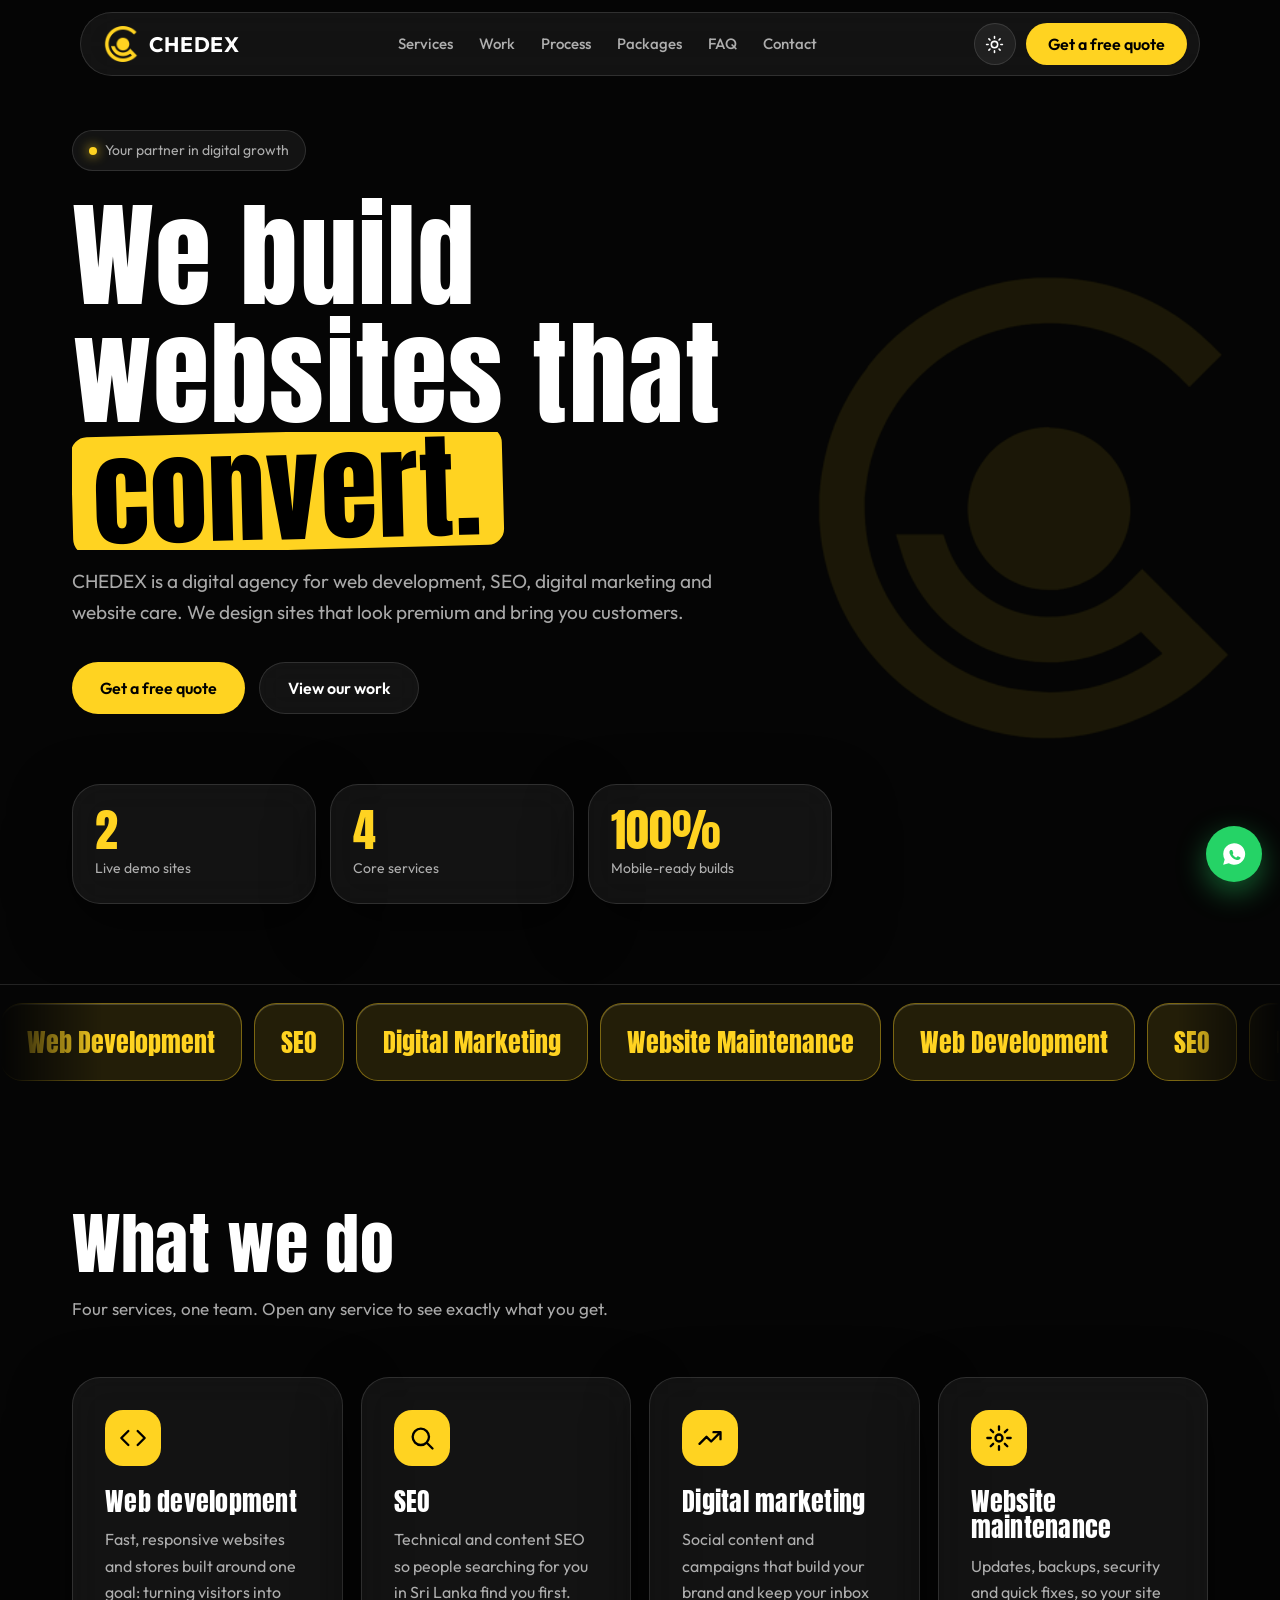
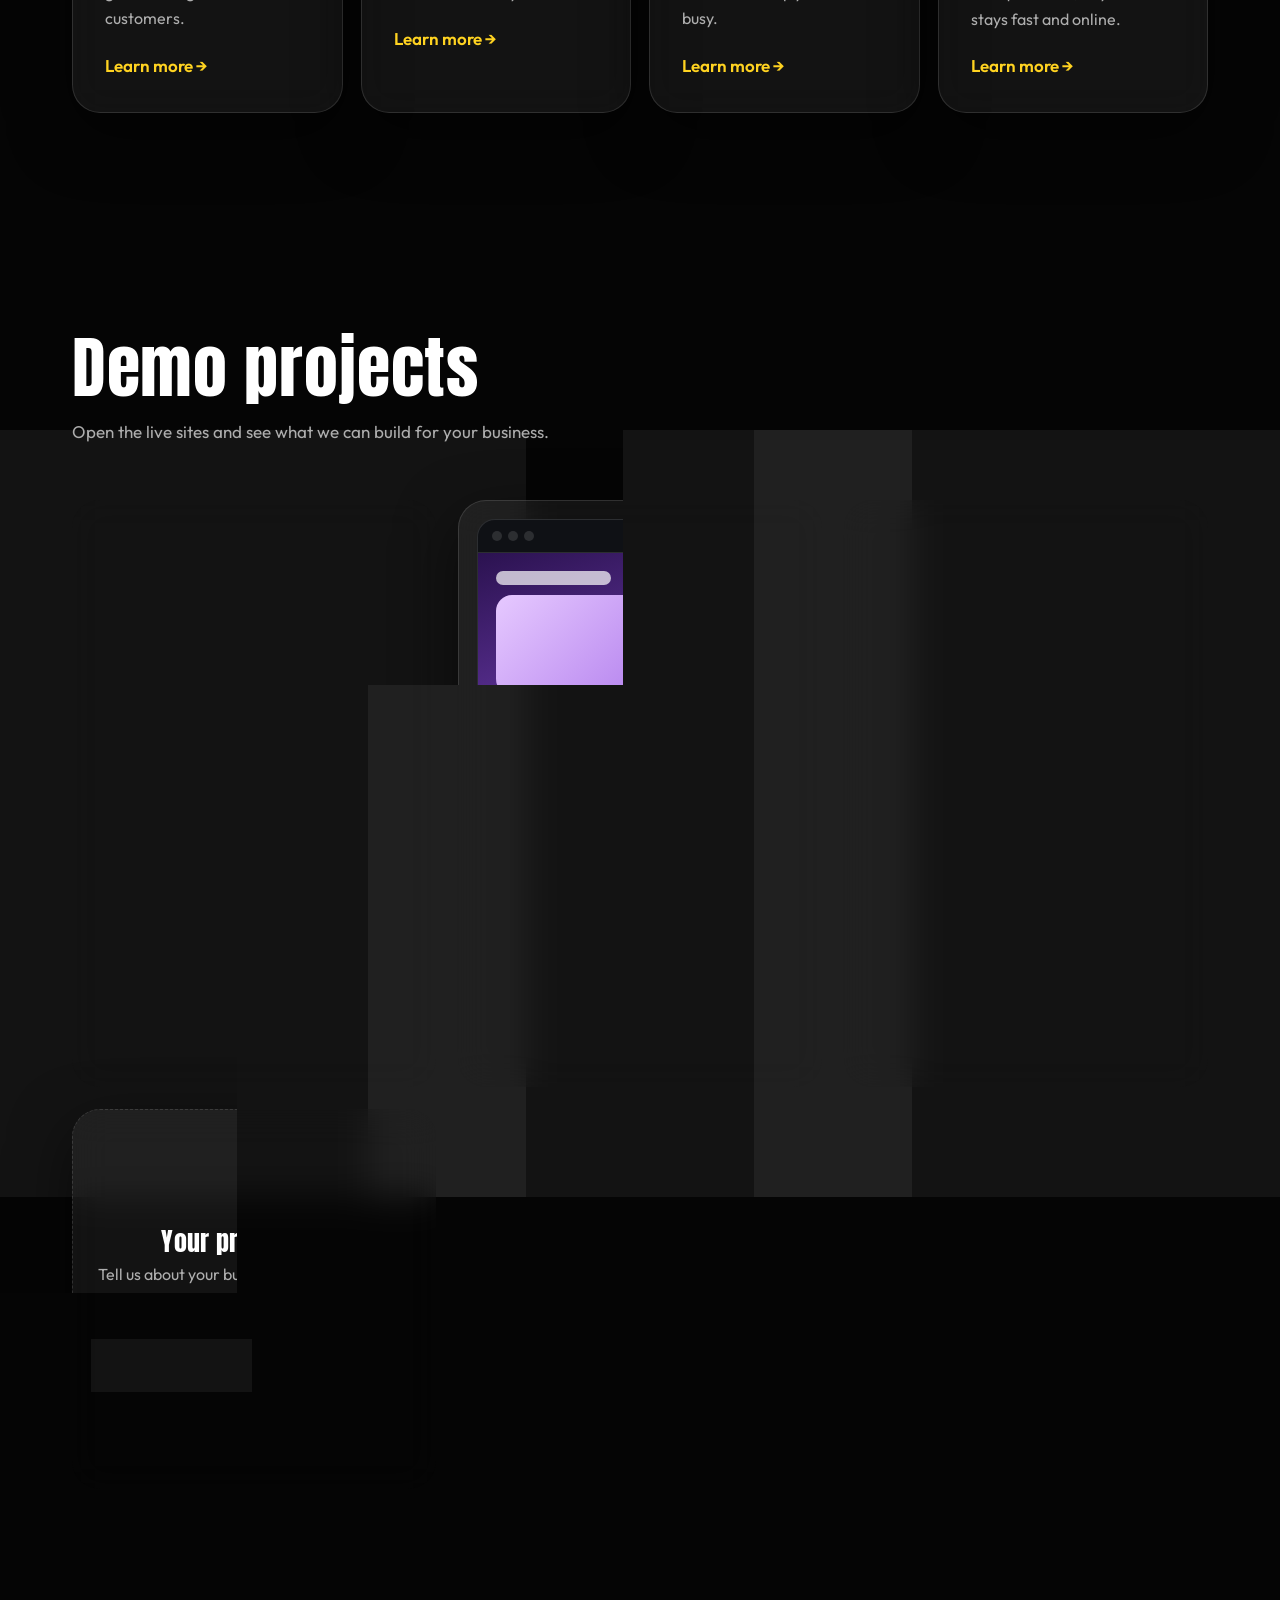
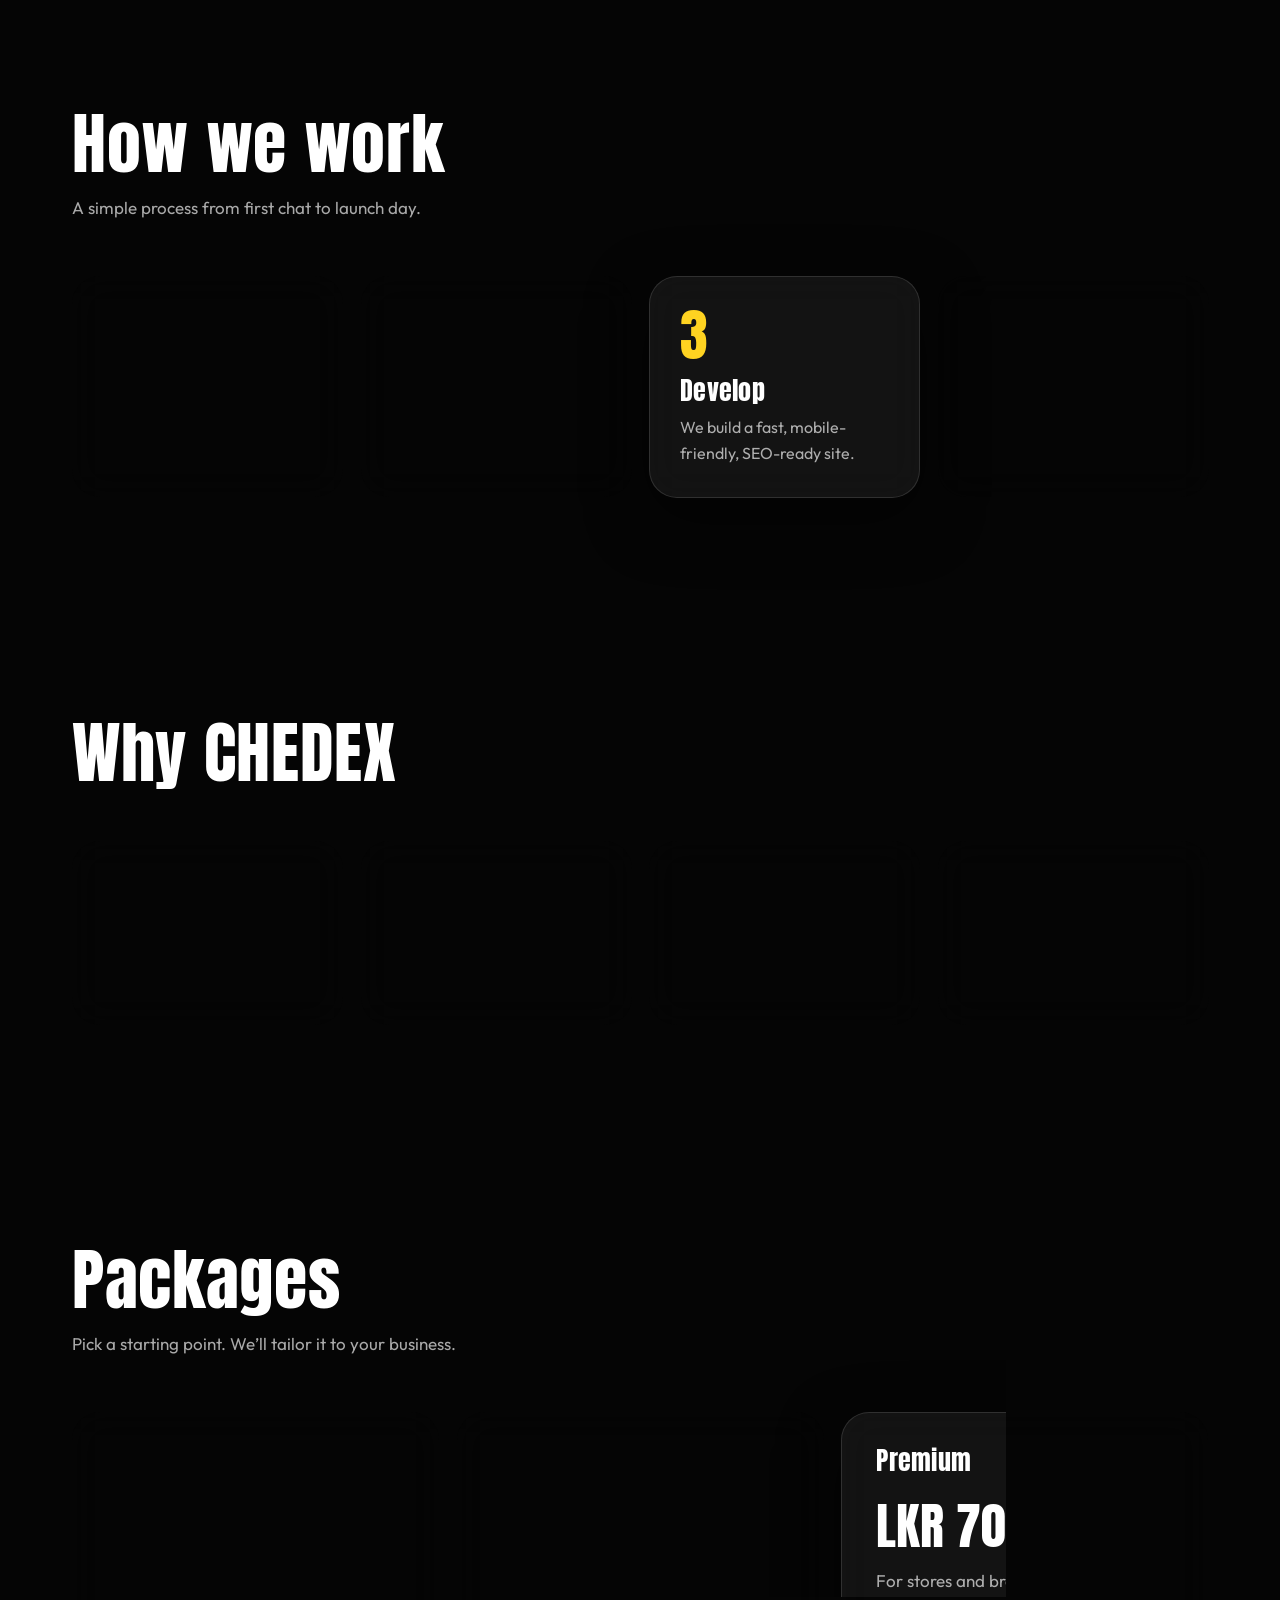
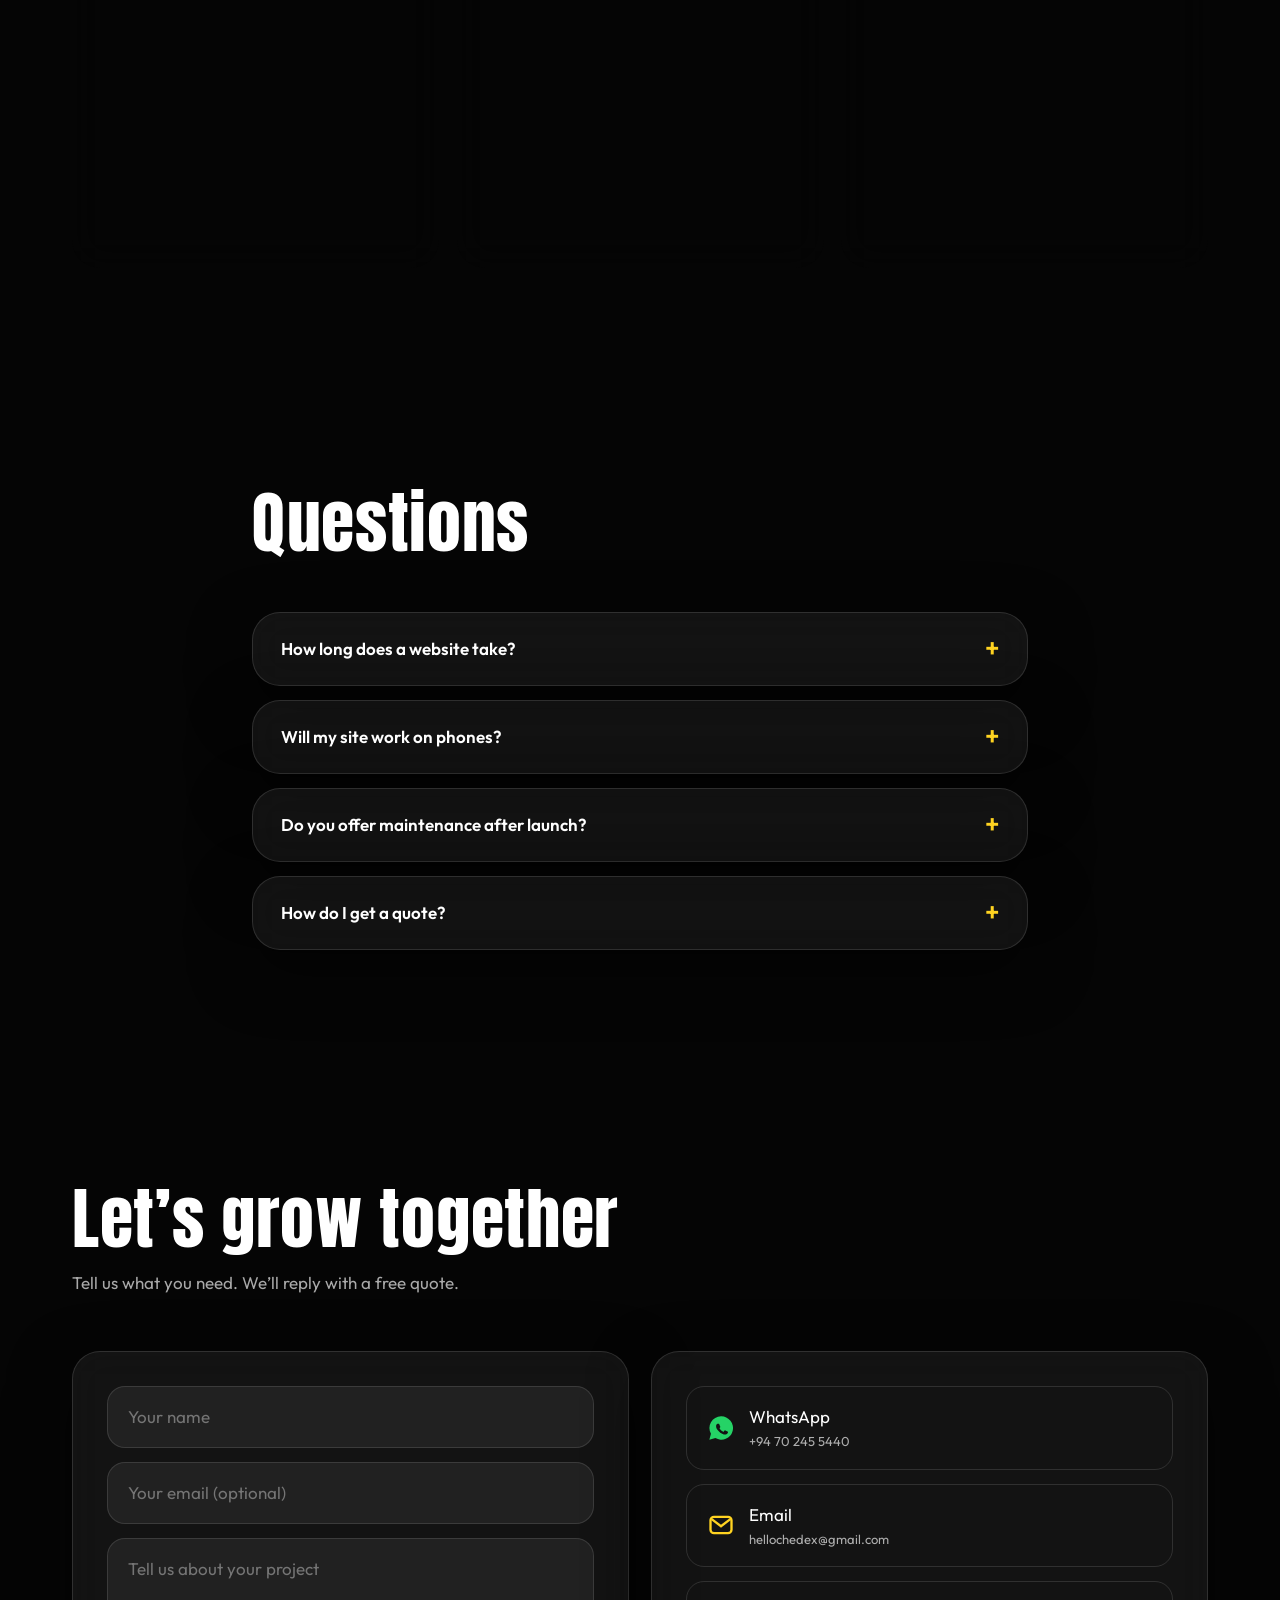
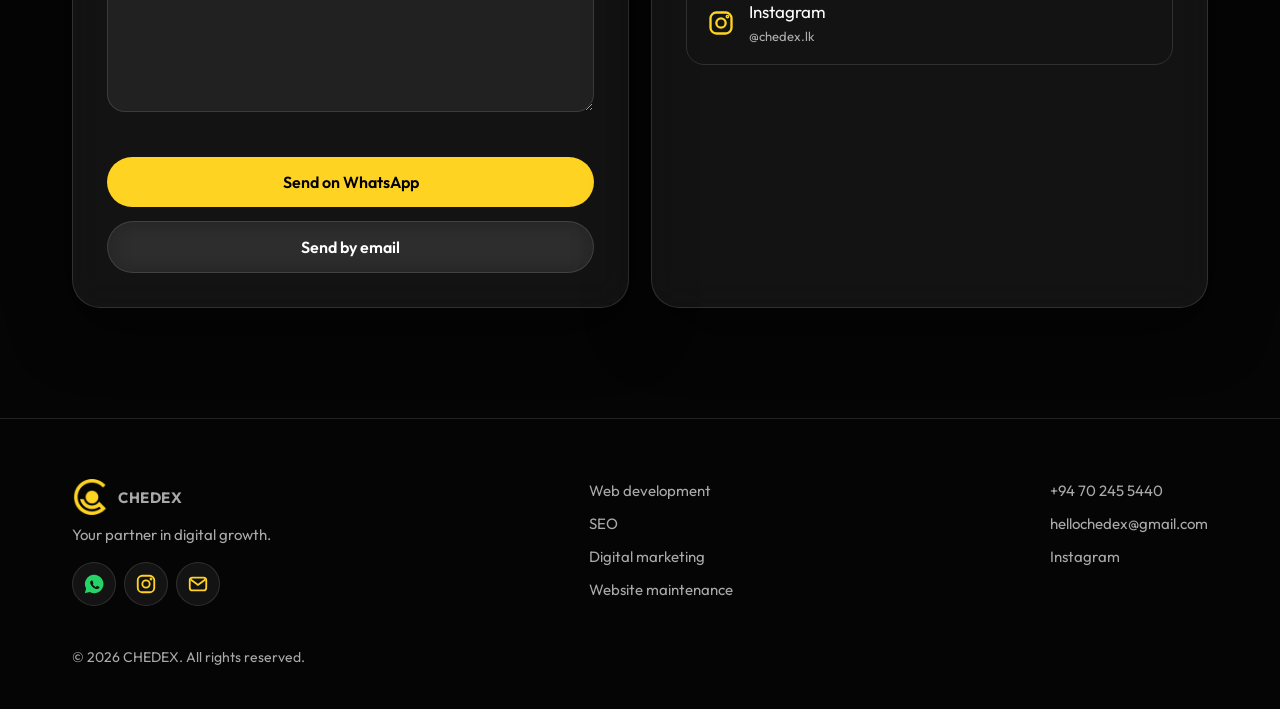
==== index.html @ 40deb788 "Add files via upload" ====
<!DOCTYPE html>
<html lang="en" data-theme="dark">
<head>
<meta charset="utf-8">
<meta name="viewport" content="width=device-width, initial-scale=1, viewport-fit=cover">
<title>CHEDEX | Web Development, SEO &amp; Digital Marketing in Sri Lanka</title>
<meta name="description" content="CHEDEX is a digital agency serving businesses in Sri Lanka: web development, SEO, digital marketing and website maintenance. Get a free quote.">
<meta name="robots" content="index, follow, max-image-preview:large, max-snippet:-1, max-video-preview:-1">
<meta name="googlebot" content="index, follow, max-image-preview:large, max-snippet:-1, max-video-preview:-1">
<meta name="author" content="CHEDEX">
<meta name="theme-color" content="#050505">
<meta name="google-site-verification" content="6pz8ZOEIfDMElPQNVugl4T2K1j1Eqvz8ms-HpqoohO8" />
<link rel="canonical" href="https://chedex.site/">
<link rel="sitemap" type="application/xml" href="https://chedex.site/sitemap.xml">
<meta property="og:type" content="website">
<meta property="og:site_name" content="CHEDEX">
<meta property="og:locale" content="en_US">
<meta property="og:url" content="https://chedex.site/">
<meta property="og:title" content="CHEDEX | Web Development, SEO &amp; Digital Marketing in Sri Lanka">
<meta property="og:description" content="CHEDEX is a digital agency serving businesses in Sri Lanka: web development, SEO, digital marketing and website maintenance. Get a free quote.">
<meta property="og:image" content="https://chedex.site/favicon-192.png">
<meta property="og:image:type" content="image/png">
<meta property="og:image:width" content="192">
<meta property="og:image:height" content="192">
<meta property="og:image:alt" content="CHEDEX logo">
<meta name="twitter:card" content="summary">
<meta name="twitter:title" content="CHEDEX | Web Development, SEO &amp; Digital Marketing in Sri Lanka">
<meta name="twitter:description" content="CHEDEX is a digital agency serving businesses in Sri Lanka: web development, SEO, digital marketing and website maintenance. Get a free quote.">
<meta name="twitter:image" content="https://chedex.site/favicon-192.png">
<meta name="twitter:image:alt" content="CHEDEX logo">
<link rel="icon" type="image/png" sizes="32x32" href="/favicon-32.png">
<link rel="icon" type="image/png" sizes="48x48" href="/favicon-48.png">
<link rel="icon" type="image/png" sizes="192x192" href="/favicon-192.png">
<link rel="icon" type="image/x-icon" href="/favicon.ico">
<link rel="apple-touch-icon" sizes="180x180" href="/favicon-180.png">
<script type="application/ld+json">
{
 "@context": "https://schema.org",
 "@graph": [
  {
   "@type": "Organization",
   "@id": "https://chedex.site/#organization",
   "name": "CHEDEX",
   "alternateName": "CHEDEX Digital Agency",
   "url": "https://chedex.site/",
   "logo": {
    "@type": "ImageObject",
    "url": "https://chedex.site/favicon-192.png",
    "width": 192,
    "height": 192
   },
   "image": "https://chedex.site/favicon-192.png",
   "description": "Digital agency offering web development, SEO, digital marketing and website maintenance.",
   "email": "hellochedex@gmail.com",
   "telephone": "+94702455440",
   "contactPoint": {
    "@type": "ContactPoint",
    "contactType": "customer service",
    "email": "hellochedex@gmail.com",
    "telephone": "+94702455440"
   },
   "areaServed": {
    "@type": "Country",
    "name": "Sri Lanka"
   },
   "sameAs": [
    "https://www.instagram.com/chedex.lk"
   ]
  },
  {
   "@type": "WebSite",
   "@id": "https://chedex.site/#website",
   "url": "https://chedex.site/",
   "name": "CHEDEX",
   "alternateName": "CHEDEX Digital Agency",
   "inLanguage": "en",
   "publisher": {
    "@id": "https://chedex.site/#organization"
   }
  },
  {
   "@type": "WebPage",
   "@id": "https://chedex.site/#webpage",
   "url": "https://chedex.site/",
   "name": "CHEDEX | Web Development, SEO & Digital Marketing in Sri Lanka",
   "description": "CHEDEX is a digital agency serving businesses in Sri Lanka: web development, SEO, digital marketing and website maintenance. Get a free quote.",
   "inLanguage": "en",
   "isPartOf": {
    "@id": "https://chedex.site/#website"
   },
   "about": {
    "@id": "https://chedex.site/#service"
   },
   "publisher": {
    "@id": "https://chedex.site/#organization"
   }
  },
  {
   "@type": "ProfessionalService",
   "@id": "https://chedex.site/#service",
   "name": "CHEDEX",
   "url": "https://chedex.site/",
   "image": "https://chedex.site/favicon-192.png",
   "description": "Digital agency offering web development, SEO, digital marketing and website maintenance.",
   "email": "hellochedex@gmail.com",
   "telephone": "+94702455440",
   "areaServed": {
    "@type": "Country",
    "name": "Sri Lanka"
   },
   "parentOrganization": {
    "@id": "https://chedex.site/#organization"
   },
   "sameAs": [
    "https://www.instagram.com/chedex.lk"
   ],
   "hasOfferCatalog": {
    "@type": "OfferCatalog",
    "name": "CHEDEX services",
    "itemListElement": [
     {
      "@type": "Offer",
      "itemOffered": {
       "@type": "Service",
       "name": "Web development",
       "description": "Fast, responsive websites and stores built around one goal: turning visitors into customers.",
       "url": "https://chedex.site/#web-development",
       "provider": {
        "@id": "https://chedex.site/#organization"
       },
       "areaServed": {
        "@type": "Country",
        "name": "Sri Lanka"
       }
      }
     },
     {
      "@type": "Offer",
      "itemOffered": {
       "@type": "Service",
       "name": "SEO",
       "description": "Technical and content SEO so people searching for you in Sri Lanka find you first.",
       "url": "https://chedex.site/#seo",
       "provider": {
        "@id": "https://chedex.site/#organization"
       },
       "areaServed": {
        "@type": "Country",
        "name": "Sri Lanka"
       }
      }
     },
     {
      "@type": "Offer",
      "itemOffered": {
       "@type": "Service",
       "name": "Digital marketing",
       "description": "Social content and campaigns that build your brand and keep your inbox busy.",
       "url": "https://chedex.site/#digital-marketing",
       "provider": {
        "@id": "https://chedex.site/#organization"
       },
       "areaServed": {
        "@type": "Country",
        "name": "Sri Lanka"
       }
      }
     },
     {
      "@type": "Offer",
      "itemOffered": {
       "@type": "Service",
       "name": "Website maintenance",
       "description": "Updates, backups, security and quick fixes, so your site stays fast and online.",
       "url": "https://chedex.site/#website-maintenance",
       "provider": {
        "@id": "https://chedex.site/#organization"
       },
       "areaServed": {
        "@type": "Country",
        "name": "Sri Lanka"
       }
      }
     }
    ]
   }
  },
  {
   "@type": "FAQPage",
   "@id": "https://chedex.site/#faq",
   "url": "https://chedex.site/#faq",
   "inLanguage": "en",
   "mainEntity": [
    {
     "@type": "Question",
     "name": "How long does a website take?",
     "acceptedAnswer": {
      "@type": "Answer",
      "text": "Most sites launch in 1–3 weeks, depending on pages and features."
     }
    },
    {
     "@type": "Question",
     "name": "Will my site work on phones?",
     "acceptedAnswer": {
      "@type": "Answer",
      "text": "Yes. Every site we build is fully responsive and tested on mobile."
     }
    },
    {
     "@type": "Question",
     "name": "Do you offer maintenance after launch?",
     "acceptedAnswer": {
      "@type": "Answer",
      "text": "Yes. We handle updates, backups, security and fixes."
     }
    },
    {
     "@type": "Question",
     "name": "How do I get a quote?",
     "acceptedAnswer": {
      "@type": "Answer",
      "text": "Message us on WhatsApp or use the form below. We reply quickly."
     }
    }
   ]
  }
 ]
}
</script>
<noscript><style>.rv,.hero h1 b,.hero .sub,.cta{opacity:1!important;transform:none!important}#loader{display:none}</style></noscript>
<link rel="preconnect" href="https://fonts.googleapis.com">
<link rel="preconnect" href="https://fonts.gstatic.com" crossorigin>
<link href="https://fonts.googleapis.com/css2?family=Anton&family=Outfit:wght@300;400;500;600;700&display=swap" rel="stylesheet">
<style>
:root{--y:#FFD321;--bg:#050505;--bg2:#0F1115;--tx:#fff;--mut:rgba(255,255,255,.66);--gl:rgba(255,255,255,.06);--bd:rgba(255,255,255,.12);--on-y:#000;--yt:#FFD321;--sh:0 20px 60px rgba(0,0,0,.5);box-sizing:border-box;padding-top:env(safe-area-inset-top,0px);padding-bottom:env(safe-area-inset-bottom,0px)}
:root[data-theme=light]{--bg:#F6F3EA;--bg2:#fff;--tx:#14161A;--mut:rgba(20,22,26,.72);--gl:rgba(255,255,255,.55);--bd:rgba(20,22,26,.14);--yt:#9A6F00;--sh:0 8px 32px rgba(120,90,0,.12),inset 0 1px 0 rgba(255,255,255,.9)}
*,*::before,*::after{box-sizing:border-box;-webkit-tap-highlight-color:transparent}
html{scroll-behavior:smooth;scroll-padding-top:90px}
body{margin:0;background:var(--bg);color:var(--tx);font:400 17px/1.65 Outfit,system-ui,sans-serif;transition:background .5s,color .5s;overflow-x:hidden}
h1,h2,h3{font-family:Anton,Impact,sans-serif;font-weight:400;line-height:1.02;margin:0;letter-spacing:.01em}
h1{font-size:clamp(46px,9vw,118px)}h2{font-size:clamp(36px,5.6vw,68px)}h3{font-size:26px}
p{margin:0}a{color:inherit;text-decoration:none}
.wrap{max-width:1180px;margin:0 auto;padding:0 22px}
section{padding:110px 0;position:relative}
.sub{color:var(--mut);max-width:56ch;margin-top:16px}
.glass{background:var(--gl);border:1px solid var(--bd);border-radius:28px;backdrop-filter:blur(18px);-webkit-backdrop-filter:blur(18px);box-shadow:var(--sh);transition:transform .4s,border-color .4s,box-shadow .4s}
.glass:hover{transform:translateY(-6px);border-color:var(--yt);box-shadow:0 24px 70px rgba(255,211,33,.16)}
.btn{display:inline-flex;align-items:center;gap:10px;border:0;cursor:pointer;font:600 16px Outfit,sans-serif;padding:15px 28px;border-radius:999px;background:var(--y);color:var(--on-y);transition:transform .3s,box-shadow .3s}
.btn:hover{transform:translateY(-3px);box-shadow:0 10px 34px rgba(255,211,33,.45)}
.btn.ghost{background:var(--gl);color:var(--tx);border:1px solid var(--bd);backdrop-filter:blur(14px)}
:focus-visible{outline:3px solid var(--y);outline-offset:3px}
/* loader */
#loader{position:fixed;inset:0;z-index:100;background:#050505;display:grid;place-items:center;place-content:center;gap:26px;transition:transform .8s cubic-bezier(.77,0,.18,1),visibility 0s .8s}
#loader.done{transform:translateY(-100%);visibility:hidden}
#loader .mk{width:clamp(72px,20vw,110px);animation:in .9s cubic-bezier(.2,.8,.2,1) both}
#loader i{display:block;width:clamp(90px,26vw,140px);height:2px;border-radius:2px;background:rgba(255,255,255,.14);overflow:hidden}#loader i::after{content:"";display:block;height:100%;background:#FFD321;transform:translateX(-100%);animation:ld 1.4s .2s ease forwards}
@keyframes in{from{opacity:0;transform:scale(.85)}}@keyframes ld{to{transform:none}}
.mk{display:inline-block;aspect-ratio:1;background:url([data-uri]) center/contain no-repeat}
body::before{content:"";position:fixed;inset:0;z-index:-1;pointer-events:none;opacity:0;transition:opacity .5s;background:radial-gradient(40vmax 40vmax at 12% 18%,rgba(255,211,33,.6),transparent 60%),radial-gradient(36vmax 36vmax at 88% 50%,rgba(255,176,0,.4),transparent 60%),radial-gradient(42vmax 42vmax at 30% 95%,rgba(255,211,33,.45),transparent 60%)}
:root[data-theme=light] body::before{opacity:1}
:root[data-theme=light] .glass:hover{box-shadow:0 16px 50px rgba(154,111,0,.25)}
:root[data-theme=light] .scr u{background:rgba(255,255,255,.85)}
[data-page]:not([hidden]){animation:pg .6s ease}@keyframes pg{from{opacity:0;transform:translateY(16px)}}
a.card{display:block}.more{display:inline-block;margin-top:20px;font-weight:600;color:var(--yt)}
.hero.short{min-height:auto;padding:150px 0 80px}.short h1{font-size:clamp(42px,7.5vw,96px)}.short .hl{display:inline-block;background:var(--y);color:var(--on-y);padding:0 .18em;border-radius:.14em;transform:rotate(-1.5deg)}
.back{display:inline-block;margin-bottom:24px;color:var(--mut);font-weight:500}.back:hover{color:var(--yt)}
.band{padding:56px 40px;text-align:center;display:grid;gap:20px;justify-items:center}.band:hover{transform:none}
.mini{padding:26px;display:block}.mini p{color:var(--mut);font-size:15px;margin-top:8px}
.hero-mark{position:absolute;right:-2%;top:50%;transform:translateY(-52%);width:clamp(220px,36vw,480px);opacity:.09;pointer-events:none}
:root[data-theme=light] .hero-mark{opacity:.22}
.hero{border-bottom:1px solid var(--bd)}
.skip{position:absolute;left:12px;top:-60px;z-index:200;background:var(--y);color:#000;padding:10px 18px;border-radius:12px;font-weight:600}.skip:focus{top:12px}
.err{color:#ff6b6b;font-size:14px;min-height:1.2em}:root[data-theme=light] .err{color:#b00020}
.proj .btn[aria-disabled=true]{opacity:.55;cursor:not-allowed;box-shadow:none;transform:none}
.edu{background:linear-gradient(160deg,#0b1d3a,#1f5fae)}.edu .big{height:100px;border-radius:16px;background:linear-gradient(135deg,#ffd321,#f59e0b)}
.hero .wrap{z-index:1;width:100%}
@media(max-width:520px){.stats{gap:8px}.stat{padding:16px 8px;min-width:0;text-align:center}.stat strong{font-size:clamp(22px,7.5vw,30px);white-space:nowrap}.stat span{font-size:12px;line-height:1.3;display:block;overflow-wrap:anywhere}}
/* nav */
nav{position:fixed;top:calc(12px + env(safe-area-inset-top,0px));left:50%;transform:translateX(-50%);z-index:50;width:min(1120px,calc(100% - 24px));display:flex;align-items:center;justify-content:space-between;padding:10px 12px 10px 22px;border-radius:999px;background:var(--gl);border:1px solid var(--bd);backdrop-filter:blur(22px);-webkit-backdrop-filter:blur(22px)}
.logo{display:flex;align-items:center;gap:10px;font:700 21px Outfit;letter-spacing:.04em}.logo .mk{width:36px}
.links{display:flex;gap:26px;font-size:15px;font-weight:500}.links a{color:var(--mut);transition:color .3s}.links a:hover{color:var(--yt)}
.right{display:flex;gap:10px;align-items:center}
.ic{width:42px;height:42px;border-radius:50%;border:1px solid var(--bd);background:var(--gl);color:var(--tx);cursor:pointer;display:grid;place-items:center}
.ic svg{width:19px;fill:none;stroke:currentColor;stroke-width:2;stroke-linecap:round}
#menu{display:none}
/* hero */
.hero{min-height:100svh;display:flex;align-items:center;padding:130px 0 80px;overflow:hidden}
.hero .wrap{position:relative}
.pill{display:inline-flex;gap:8px;align-items:center;padding:8px 16px;border-radius:999px;background:var(--gl);border:1px solid var(--bd);font-size:14px;color:var(--mut);margin-bottom:26px}
.pill i{width:8px;height:8px;border-radius:50%;background:var(--y);box-shadow:0 0 12px var(--y)}
.hero h1 span{display:block;overflow:hidden}
.hero h1 b{display:block;font-weight:400;transform:translateY(110%);transition:transform 1s cubic-bezier(.2,.8,.2,1)}
.hero h1 .hl{background:var(--y);color:var(--on-y);display:inline-block;padding:0 .18em;border-radius:.14em;transform:rotate(-1.5deg)}
body.ready .hero h1 b{transform:none}body.ready .hero h1 span:nth-child(2) b{transition-delay:.12s}body.ready .hero h1 span:nth-child(3) b{transition-delay:.24s}
.hero .sub{font-size:19px;opacity:0;transform:translateY(20px);transition:all .9s .5s}.cta{display:flex;gap:14px;flex-wrap:wrap;margin-top:34px;opacity:0;transform:translateY(20px);transition:all .9s .65s}
body.ready .hero .sub,body.ready .cta{opacity:1;transform:none}
.stats{display:grid;grid-template-columns:repeat(3,minmax(0,1fr));gap:14px;margin-top:70px;max-width:760px}
.stat{padding:22px}.stat strong{font:400 46px Anton;color:var(--yt);display:block;line-height:1}.stat span{font-size:14px;color:var(--mut)}
/* marquee */
.mq{overflow:hidden;padding:18px 0;-webkit-mask-image:linear-gradient(90deg,transparent,#000 8%,#000 92%,transparent);mask-image:linear-gradient(90deg,transparent,#000 8%,#000 92%,transparent)}
.mq-track{display:flex;width:max-content;animation:mqs 30s linear infinite;will-change:transform}
.mq:hover .mq-track{animation-play-state:paused}
.mq-group{display:flex;gap:12px;padding-right:12px;flex:0 0 auto}
.mq-card{flex:0 0 auto;background:rgba(255,211,33,.12);border:1px solid rgba(255,211,33,.4);color:var(--yt);-webkit-backdrop-filter:blur(14px);backdrop-filter:blur(14px);box-shadow:inset 0 1px 0 rgba(255,255,255,.18);border-radius:22px;padding:18px 26px;font:400 clamp(18px,5vw,26px) Anton;white-space:nowrap}
@keyframes mqs{to{transform:translateX(-50%)}}
@media(prefers-reduced-motion:reduce){.mq{overflow-x:auto;-webkit-mask-image:none;mask-image:none}.mq-track{width:auto}.mq-group+.mq-group{display:none}}
/* cards */
.head{margin-bottom:54px}
.g4{display:grid;grid-template-columns:repeat(auto-fit,minmax(240px,1fr));gap:18px}
.card{padding:32px}.card p{color:var(--mut);margin-top:12px;font-size:16px}
.badge{width:56px;height:56px;border-radius:18px;background:var(--y);color:#000;display:grid;place-items:center;margin-bottom:22px}.badge svg{width:28px;fill:none;stroke:currentColor;stroke-width:2;stroke-linecap:round;stroke-linejoin:round}
/* work */
.g2{display:grid;grid-template-columns:repeat(auto-fit,minmax(300px,1fr));gap:22px}
.proj{padding:18px;display:flex;flex-direction:column}
.frame{border-radius:18px;overflow:hidden;border:1px solid var(--bd);background:var(--bg2)}
.bar{display:flex;gap:6px;padding:11px 14px;border-bottom:1px solid var(--bd)}.bar i{width:10px;height:10px;border-radius:50%;background:var(--bd)}
.scr{height:230px;padding:18px;display:grid;gap:10px;align-content:start;transition:transform 6s ease}
.proj:hover .scr{transform:translateY(-14%)}
.scr u{display:block;border-radius:12px;height:14px;background:rgba(255,255,255,.7)}
.rest{background:linear-gradient(160deg,#3a1d12,#B5541E)}.rest .big{height:100px;border-radius:16px;background:linear-gradient(135deg,#f3b25c,#c4451c)}
.fash{background:linear-gradient(160deg,#2b1250,#8B4FD8)}.fash .big{height:100px;border-radius:16px;background:linear-gradient(135deg,#e6c9ff,#9b5de5)}
.row3{display:grid;grid-template-columns:repeat(3,1fr);gap:8px}.row3 u{height:60px;opacity:.5}
.proj h3{margin:22px 4px 6px}.proj p{color:var(--mut);margin:0 4px 16px;font-size:16px}
.tags{display:flex;flex-wrap:wrap;gap:8px;margin:0 4px 20px}.tags span{font-size:13px;padding:5px 12px;border-radius:99px;border:1px solid var(--bd);color:var(--mut)}
.proj .btn{margin:auto 4px 4px;align-self:flex-start}
.soon{align-items:center;justify-content:center;text-align:center;min-height:380px;border-style:dashed}
/* process */
.steps{display:grid;grid-template-columns:repeat(auto-fit,minmax(220px,1fr));gap:18px;counter-reset:s;position:relative}
.step{padding:30px;counter-increment:s}.step::before{content:counter(s);font:400 56px Anton;color:var(--yt);display:block;line-height:1;margin-bottom:14px}
.step p{color:var(--mut);margin-top:10px;font-size:16px}
/* price */
.price{padding:34px;display:flex;flex-direction:column}.price.pop{border-color:var(--yt);background:linear-gradient(180deg,rgba(255,211,33,.14),var(--gl))}
.amt{font:400 50px Anton;margin:14px 0 4px}.amt small{font:500 15px Outfit;color:var(--mut)}
.price ul{list-style:none;padding:0;margin:22px 0 28px;display:grid;gap:11px;color:var(--mut);font-size:16px}.price li::before{content:"✓";color:var(--yt);font-weight:700;margin-right:10px}
.price .btn{margin-top:auto;justify-content:center}.note{color:var(--mut);font-size:14px;margin-top:20px}
/* quotes + faq */
.q{padding:30px}.q p{font-size:18px}.q small{display:block;margin-top:18px;color:var(--mut)}
details{padding:0;margin-bottom:14px}details:hover{transform:none}
summary{cursor:pointer;list-style:none;padding:22px 28px;font-weight:600;display:flex;justify-content:space-between;gap:20px}
summary::-webkit-details-marker{display:none}summary::after{content:"+";color:var(--yt);font-size:26px;line-height:1;transition:transform .3s}
details[open] summary::after{transform:rotate(45deg)}details p{padding:0 28px 24px;color:var(--mut)}
/* contact */
.contact{display:grid;grid-template-columns:1fr 1fr;gap:22px}
.form{padding:34px;display:grid;gap:14px}
input,textarea{width:100%;padding:16px 20px;border-radius:18px;border:1px solid var(--bd);background:var(--gl);color:var(--tx);font:inherit}
input:focus,textarea:focus{outline:2px solid var(--y);border-color:transparent}
.chan{padding:34px;display:grid;gap:14px;align-content:start}
.chan a{display:flex;gap:14px;align-items:center;padding:16px 20px;border-radius:18px;border:1px solid var(--bd);transition:border-color .3s,transform .3s}.chan a:hover{border-color:var(--yt);transform:translateX(6px)}
.chan small{display:block;color:var(--mut);font-size:13px}
footer{border-top:1px solid var(--bd);padding:60px 0 40px}
.fgrid{display:flex;justify-content:space-between;gap:30px;flex-wrap:wrap}.fgrid p,.fgrid a{color:var(--mut);font-size:15px}.fgrid div{display:grid;gap:8px;align-content:start}
.soc{display:flex!important;gap:10px;margin-top:6px}.soc a{width:44px;height:44px;border-radius:50%;border:1px solid var(--bd);background:var(--gl);display:grid;place-items:center;color:var(--yt);transition:transform .3s,border-color .3s}.soc a:hover{transform:translateY(-3px);border-color:var(--y)}.soc svg{width:22px;height:22px}.soc a.w{color:#25D366}
.copy{margin-top:40px;color:var(--mut);font-size:14px}
.fab{position:fixed;right:18px;z-index:40;width:56px;height:56px;border-radius:50%;display:grid;place-items:center;border:0;cursor:pointer}
#wa-fab{bottom:calc(18px + env(safe-area-inset-bottom,0px));background:#25D366;color:#fff;box-shadow:0 10px 30px rgba(37,211,102,.45)}
#top{bottom:calc(86px + env(safe-area-inset-bottom,0px));background:var(--gl);color:var(--tx);border:1px solid var(--bd);backdrop-filter:blur(14px);opacity:0;pointer-events:none;transition:opacity .3s}#top.show{opacity:1;pointer-events:auto}
.fab svg{width:26px}
.rv{opacity:0;transform:translateY(28px);transition:opacity .8s,transform .8s}.rv.in{opacity:1;transform:none}
@media(max-width:860px){.links{display:none}#menu{display:grid}.links.open{display:flex;position:absolute;top:70px;left:0;right:0;flex-direction:column;padding:24px;border-radius:28px;background:var(--bg2);border:1px solid var(--bd);gap:18px}.contact{grid-template-columns:1fr}section{padding:80px 0}.nav-cta{display:none}}
@media(prefers-reduced-motion:reduce){*{animation:none!important;transition:none!important}.rv,.hero h1 b,.hero .sub,.cta{opacity:1;transform:none}}
</style>
</head>
<body>
<a class="skip" href="#home" id="skip">Skip to content</a>
<svg width="0" height="0" style="position:absolute"><defs>
<symbol id="wa" viewBox="0 0 24 24"><path fill="currentColor" d="M12 2a10 10 0 0 0-8.6 15L2 22l5.2-1.4A10 10 0 1 0 12 2Zm5.8 14.2c-.2.7-1.4 1.3-2 1.3-.5.1-1.2.1-1.9-.1-1.8-.6-3.3-1.7-4.6-3.4-1-1.3-1.5-2.5-1.5-3.6 0-1 .5-1.5.8-1.8.3-.3.6-.3.8-.3h.5c.2 0 .4 0 .6.5l.8 2c.1.2.1.4 0 .5l-.4.6c-.1.2-.3.3-.1.6.8 1.3 1.8 2.1 3 2.7.3.1.4.1.6-.1l.7-.9c.2-.2.4-.2.6-.1l1.9.9c.2.1.4.2.4.3 0 .1 0 .6-.2 1.2Z"/></symbol>
</defs></svg>

<div id="loader" aria-hidden="true"><span class="mk"></span><i></i></div>

<nav aria-label="Primary">
<a class="logo" href="#home" aria-label="CHEDEX home"><span class="mk"></span>CHEDEX</a>
<div class="links" id="links"><a href="#services">Services</a><a href="#work">Work</a><a href="#process">Process</a><a href="#pricing">Packages</a><a href="#faq">FAQ</a><a href="#contact">Contact</a></div>
<div class="right">
<button class="ic" id="theme" aria-label="Switch dark or light mode" aria-pressed="false"><svg viewBox="0 0 24 24"><circle cx="12" cy="12" r="4"/><path d="M12 2v2M12 20v2M4.9 4.9l1.4 1.4M17.7 17.7l1.4 1.4M2 12h2M20 12h2M4.9 19.1l1.4-1.4M17.7 6.3l1.4-1.4"/></svg></button>
<a class="btn nav-cta" href="https://wa.me/94702455440" target="_blank" rel="noopener" style="padding:11px 22px">Get a free quote</a>
<button class="ic" id="menu" aria-label="Open menu" aria-expanded="false" aria-controls="links"><svg viewBox="0 0 24 24"><path d="M4 7h16M4 12h16M4 17h16"/></svg></button>
</div>
</nav>

<main id="home" data-page="home" tabindex="-1">
<header class="hero"><div class="wrap">
<span class="mk hero-mark" aria-hidden="true"></span>
<div class="pill"><i></i>Your partner in digital growth</div>
<h1><span><b>We build</b></span><span><b>websites that</b></span><span><b><i class="hl" style="font-style:normal">convert.</i></b></span></h1>
<p class="sub">CHEDEX is a digital agency for web development, SEO, digital marketing and website care. We design sites that look premium and bring you customers.</p>
<div class="cta"><a class="btn" href="https://wa.me/94702455440?text=Hi%20CHEDEX%2C%20I%27d%20like%20a%20free%20quote" target="_blank" rel="noopener">Get a free quote</a><a class="btn ghost" href="#work">View our work</a></div>
<div class="stats"><div class="glass stat"><strong data-n="2">0</strong><span>Live demo sites</span></div><div class="glass stat"><strong data-n="4">0</strong><span>Core services</span></div><div class="glass stat"><strong data-n="100" data-s="%">0</strong><span>Mobile-ready builds</span></div></div>
</div></header>

<div class="mq" aria-hidden="true"><div class="mq-track"><div class="mq-group"><span class="mq-card">Web Development</span><span class="mq-card">SEO</span><span class="mq-card">Digital Marketing</span><span class="mq-card">Website Maintenance</span></div><div class="mq-group"><span class="mq-card">Web Development</span><span class="mq-card">SEO</span><span class="mq-card">Digital Marketing</span><span class="mq-card">Website Maintenance</span></div></div></div>

<section id="services" aria-labelledby="services-title"><div class="wrap">
<div class="head rv"><h2 id="services-title">What we do</h2><p class="sub">Four services, one team. Open any service to see exactly what you get.</p></div>
<div class="g4">
<a class="glass card rv" href="#web-development"><div class="badge"><svg viewBox="0 0 24 24"><path d="m16 18 6-6-6-6M8 6l-6 6 6 6"/></svg></div><h3>Web development</h3><p>Fast, responsive websites and stores built around one goal: turning visitors into customers.</p><span class="more">Learn more →</span></a>
<a class="glass card rv" href="#seo"><div class="badge"><svg viewBox="0 0 24 24"><circle cx="11" cy="11" r="7"/><path d="m21 21-4.3-4.3"/></svg></div><h3>SEO</h3><p>Technical and content SEO so people searching for you in Sri Lanka find you first.</p><span class="more">Learn more →</span></a>
<a class="glass card rv" href="#digital-marketing"><div class="badge"><svg viewBox="0 0 24 24"><path d="M3 17l6-6 4 4 8-8M15 7h6v6"/></svg></div><h3>Digital marketing</h3><p>Social content and campaigns that build your brand and keep your inbox busy.</p><span class="more">Learn more →</span></a>
<a class="glass card rv" href="#website-maintenance"><div class="badge"><svg viewBox="0 0 24 24"><circle cx="12" cy="12" r="3"/><path d="M12 2v3M12 19v3M2 12h3M19 12h3M4.9 4.9l2.1 2.1M17 17l2.1 2.1M4.9 19.1 7 17M17 7l2.1-2.1"/></svg></div><h3>Website maintenance</h3><p>Updates, backups, security and quick fixes, so your site stays fast and online.</p><span class="more">Learn more →</span></a>
</div></div></section>

<section id="work" aria-labelledby="work-title"><div class="wrap">
<div class="head rv"><h2 id="work-title">Demo projects</h2><p class="sub">Open the live sites and see what we can build for your business.</p></div>
<div class="g2">
<article class="glass proj rv"><div class="frame"><div class="bar"><i></i><i></i><i></i></div><div class="scr rest"><u style="width:40%"></u><div class="big"></div><div class="row3"><u></u><u></u><u></u></div><u style="width:70%"></u><u style="width:55%"></u></div></div>
<h3>Restaurant website</h3><p>A mouth-watering menu showcase for restaurants and cafés, built to bring in diners.</p><div class="tags"><span>Menu</span><span>Responsive</span><span>Reservations</span></div>
<a class="btn" href="https://cnabeysinghe6-hub.github.io/Restaurants/index.html" target="_blank" rel="noopener" aria-label="View live demo: Restaurant website">View live demo</a></article>
<article class="glass proj rv"><div class="frame"><div class="bar"><i></i><i></i><i></i></div><div class="scr fash"><u style="width:40%"></u><div class="big"></div><div class="row3"><u></u><u></u><u></u></div><u style="width:70%"></u><u style="width:55%"></u></div></div>
<h3>Fashion store</h3><p>A stylish storefront with product browsing and WhatsApp enquiries for clothing brands.</p><div class="tags"><span>E-commerce</span><span>WhatsApp orders</span><span>Animations</span></div>
<a class="btn" href="https://effulgent-sfogliatella-590e4c.netlify.app/" target="_blank" rel="noopener" aria-label="View live demo: Fashion store">View live demo</a></article>
<article class="glass proj rv"><div class="frame"><div class="bar"><i></i><i></i><i></i></div><div class="scr edu"><u style="width:40%"></u><div class="big"></div><div class="row3"><u></u><u></u><u></u></div><u style="width:70%"></u><u style="width:55%"></u></div></div>
<h3>Educational Academy</h3><p>A modern educational website experience designed for an academy, featuring a professional layout and student-focused presentation.</p><div class="tags"><span>Academy</span><span>Responsive</span><span>Student-focused</span></div>
<a class="btn" href="https://educationalwebl.netlify.app" target="_blank" rel="noopener" aria-label="View live demo: Educational Academy">View live demo</a></article>
<article class="glass proj soon rv"><h3>Your project next</h3><p>Tell us about your business and we’ll design a demo for you.</p><a class="btn ghost" href="#contact" style="margin:10px 0 0">Start a project</a></article>
</div></div></section>

<section id="process" aria-labelledby="process-title"><div class="wrap">
<div class="head rv"><h2 id="process-title">How we work</h2><p class="sub">A simple process from first chat to launch day.</p></div>
<div class="steps">
<div class="glass step rv"><h3>Discover</h3><p>We learn your business, customers and goals.</p></div>
<div class="glass step rv"><h3>Design</h3><p>We create a premium layout in your brand colors.</p></div>
<div class="glass step rv"><h3>Develop</h3><p>We build a fast, mobile-friendly, SEO-ready site.</p></div>
<div class="glass step rv"><h3>Launch and grow</h3><p>We go live, then keep improving with you.</p></div>
</div></div></section>

<section id="why" aria-labelledby="why-title"><div class="wrap">
<div class="head rv"><h2 id="why-title">Why CHEDEX</h2></div>
<div class="g4">
<div class="glass card rv"><h3>High-converting</h3><p>Every page is built to get you calls, messages and sales.</p></div>
<div class="glass card rv"><h3>Modern design</h3><p>Clean, bold and on brand, never a recycled template.</p></div>
<div class="glass card rv"><h3>SEO-ready</h3><p>Fast load times and clean code from day one.</p></div>
<div class="glass card rv"><h3>Ongoing support</h3><p>We stay with you after launch. Message us any time.</p></div>
</div></div></section>

<section id="pricing" aria-labelledby="pricing-title"><div class="wrap">
<div class="head rv"><h2 id="pricing-title">Packages</h2><p class="sub">Pick a starting point. We’ll tailor it to your business.</p></div>
<div class="g4" style="grid-template-columns:repeat(auto-fit,minmax(270px,1fr))">
<div class="glass price rv"><h3>Starter</h3><div class="amt">LKR 25,000</div><p class="sub" style="margin:0">For new businesses.</p><ul><li>1–3 page website</li><li>Mobile responsive</li><li>WhatsApp button</li><li>Basic SEO</li></ul><a class="btn" href="https://wa.me/94702455440?text=Hi%20CHEDEX%2C%20I%27m%20interested%20in%20the%20Starter%20package" target="_blank" rel="noopener">Get started</a></div>
<div class="glass price pop rv"><h3>Business</h3><div class="amt">LKR 45,000</div><p class="sub" style="margin:0">Our most popular.</p><ul><li>Up to 8 pages</li><li>Custom UI and animations</li><li>Dark and light mode</li><li>Full SEO setup</li></ul><a class="btn" href="https://wa.me/94702455440?text=Hi%20CHEDEX%2C%20I%27m%20interested%20in%20the%20Business%20package" target="_blank" rel="noopener">Get started</a></div>
<div class="glass price rv"><h3>Premium</h3><div class="amt">LKR 70,000</div><p class="sub" style="margin:0">For stores and brands.</p><ul><li>E-commerce or custom features</li><li>Marketing support</li><li>Monthly maintenance</li><li>Priority support</li></ul><a class="btn" href="https://wa.me/94702455440?text=Hi%20CHEDEX%2C%20I%27m%20interested%20in%20the%20Premium%20package" target="_blank" rel="noopener">Get started</a></div>
</div></div></section>

<section id="faq" aria-labelledby="faq-title"><div class="wrap" style="max-width:820px">
<div class="head rv"><h2 id="faq-title">Questions</h2></div>
<details class="glass rv"><summary>How long does a website take?</summary><p>Most sites launch in 1–3 weeks, depending on pages and features.</p></details>
<details class="glass rv"><summary>Will my site work on phones?</summary><p>Yes. Every site we build is fully responsive and tested on mobile.</p></details>
<details class="glass rv"><summary>Do you offer maintenance after launch?</summary><p>Yes. We handle updates, backups, security and fixes.</p></details>
<details class="glass rv"><summary>How do I get a quote?</summary><p>Message us on WhatsApp or use the form below. We reply quickly.</p></details>
</div></section>

<section id="contact" aria-labelledby="contact-title"><div class="wrap">
<div class="head rv"><h2 id="contact-title">Let’s grow together</h2><p class="sub">Tell us what you need. We’ll reply with a free quote.</p></div>
<div class="contact">
<form class="glass form rv" id="f" novalidate><input id="n" name="name" autocomplete="name" placeholder="Your name" required aria-label="Your name"><input id="e" name="email" type="email" autocomplete="email" placeholder="Your email (optional)" aria-label="Your email"><textarea id="m" name="message" rows="5" placeholder="Tell us about your project" required aria-label="Message"></textarea><p class="err" id="err" role="alert"></p>
<button class="btn" type="submit" style="justify-content:center">Send on WhatsApp</button><button class="btn ghost" type="button" id="mail" style="justify-content:center">Send by email</button></form>
<div class="glass chan rv">
<a href="https://wa.me/94702455440" target="_blank" rel="noopener"><svg width="28" height="28" style="color:#25D366"><use href="#wa"/></svg><span>WhatsApp<small>+94 70 245 5440</small></span></a>
<a href="mailto:hellochedex@gmail.com"><svg width="28" height="28" viewBox="0 0 24 24" fill="none" stroke="var(--y)" stroke-width="2"><rect x="3" y="5" width="18" height="14" rx="3"/><path d="m4 7 8 6 8-6"/></svg><span>Email<small>hellochedex@gmail.com</small></span></a>
<a href="https://www.instagram.com/chedex.lk" target="_blank" rel="noopener"><svg width="28" height="28" viewBox="0 0 24 24" fill="none" stroke="var(--y)" stroke-width="2"><rect x="3" y="3" width="18" height="18" rx="5"/><circle cx="12" cy="12" r="4"/><circle cx="17.5" cy="6.5" r=".6"/></svg><span>Instagram<small>@chedex.lk</small></span></a>
</div></div></div></section>
</main>
<main id="svc" data-page="svc" tabindex="-1" hidden></main>

<footer><div class="wrap"><div class="fgrid">
<div><a class="logo" href="#home"><span class="mk"></span>CHEDEX</a><p>Your partner in digital growth.</p><div class="soc"><a class="w" href="https://wa.me/94702455440" target="_blank" rel="noopener" aria-label="WhatsApp"><svg viewBox="0 0 24 24"><use href="#wa"/></svg></a><a href="https://www.instagram.com/chedex.lk" target="_blank" rel="noopener" aria-label="Instagram"><svg viewBox="0 0 24 24" fill="none" stroke="currentColor" stroke-width="2"><rect x="3" y="3" width="18" height="18" rx="5"/><circle cx="12" cy="12" r="4"/><circle cx="17.5" cy="6.5" r=".6"/></svg></a><a href="mailto:hellochedex@gmail.com" aria-label="Email"><svg viewBox="0 0 24 24" fill="none" stroke="currentColor" stroke-width="2"><rect x="3" y="5" width="18" height="14" rx="3"/><path d="m4 7 8 6 8-6"/></svg></a></div></div>
<div><a href="#web-development">Web development</a><a href="#seo">SEO</a><a href="#digital-marketing">Digital marketing</a><a href="#website-maintenance">Website maintenance</a></div>
<div><a href="https://wa.me/94702455440">+94 70 245 5440</a><a href="mailto:hellochedex@gmail.com">hellochedex@gmail.com</a><a href="https://www.instagram.com/chedex.lk">Instagram</a></div>
</div><p class="copy">© 2026 CHEDEX. All rights reserved.</p></div></footer>

<button class="fab" id="top" aria-label="Back to top"><svg viewBox="0 0 24 24" fill="none" stroke="currentColor" stroke-width="2.4" stroke-linecap="round"><path d="M12 19V5M5 12l7-7 7 7"/></svg></button>
<a class="fab" id="wa-fab" href="https://wa.me/94702455440" target="_blank" rel="noopener" aria-label="Chat on WhatsApp"><svg viewBox="0 0 24 24"><use href="#wa"/></svg></a>

<script>
const $=s=>document.querySelector(s),root=document.documentElement;
let shown=false;const hideLoader=()=>{if(shown)return;shown=true;$('#loader').classList.add('done');document.body.classList.add('ready')};
window.addEventListener('load',()=>setTimeout(hideLoader,1500));setTimeout(hideLoader,4000);
$('#theme').onclick=()=>{const l=root.dataset.theme==='dark';root.dataset.theme=l?'light':'dark';$('#theme').setAttribute('aria-pressed',l)};
$('#menu').onclick=()=>{const o=$('#links').classList.toggle('open');$('#menu').setAttribute('aria-expanded',o)};
addEventListener('keydown',e=>{if(e.key==='Escape'&&$('#links').classList.contains('open')){$('#links').classList.remove('open');$('#menu').setAttribute('aria-expanded','false');$('#menu').focus()}});
document.querySelectorAll('.links a').forEach(a=>a.onclick=()=>$('#links').classList.remove('open'));
const io=new IntersectionObserver(es=>es.forEach(e=>{if(e.isIntersecting){e.target.classList.add('in');io.unobserve(e.target)}}),{threshold:.12});
document.querySelectorAll('.rv').forEach((el,i)=>{el.style.transitionDelay=(i%4)*80+'ms';io.observe(el)});
const co=new IntersectionObserver(es=>es.forEach(e=>{if(!e.isIntersecting)return;const el=e.target,n=+el.dataset.n,s=el.dataset.s||'';let v=0;const t=setInterval(()=>{v+=Math.max(1,n/40);if(v>=n){v=n;clearInterval(t)}el.textContent=Math.round(v)+s},30);co.unobserve(el)}));
document.querySelectorAll('[data-n]').forEach(el=>co.observe(el));
addEventListener('scroll',()=>$('#top').classList.toggle('show',scrollY>600),{passive:true});
$('#top').onclick=()=>scrollTo({top:0,behavior:'smooth'});
const msg=()=>`Hi CHEDEX, I'm ${$('#n').value}${$('#e').value?' ('+$('#e').value+')':''}. ${$('#m').value}`;
const ok=()=>{const er=$('#err'),n=$('#n').value.trim(),m=$('#m').value.trim(),em=$('#e').value.trim();er.textContent='';if(!n){er.textContent='Please enter your name.';$('#n').focus();return false}if(em&&!/^[^\s@]+@[^\s@]+\.[^\s@]+$/.test(em)){er.textContent='Please enter a valid email or leave it empty.';$('#e').focus();return false}if(m.length<5){er.textContent='Please tell us a little about your project.';$('#m').focus();return false}return true};
$('#f').onsubmit=e=>{e.preventDefault();if(ok())open('https://wa.me/94702455440?text='+encodeURIComponent(msg()),'_blank','noopener')};
$('#mail').onclick=()=>{if(ok())location.href='mailto:hellochedex@gmail.com?subject='+encodeURIComponent('Project enquiry')+'&body='+encodeURIComponent(msg())};

const S={
'web-development':{t:'Web development',a:'Websites that',b:'convert.',tag:'Web development',intro:'We design and build fast, good-looking websites and online stores that make it easy for people to contact you, book you or buy from you.',
f:[['Custom design','Built around your brand colors, logo and tone. Never a recycled template.'],['Mobile first','Looks and works perfectly on phones, tablets and desktops.'],['Fast loading','Lean code and optimized assets so visitors stay.'],['Online stores','Product pages with cart checkout or WhatsApp ordering.'],['Forms and booking','Contact, quote and booking forms that reach you instantly.'],['SEO-ready code','Clean structure and metadata so Google understands your site.']],
s:[['Plan','We map your pages, goals and content.'],['Design and build','You approve the design, then we develop it.'],['Test and launch','We test on every device and go live.']]},
'seo':{t:'SEO',a:'Get found',b:'on Google.',tag:'Search engine optimization',intro:'When customers search for what you sell, your business should be on the first page. We fix what holds your site back and build the content that ranks.',
f:[['Keyword research','We find the words your customers actually search.'],['On-page SEO','Titles, headings, content and internal links tuned for ranking.'],['Technical audit','Speed, mobile, indexing and crawl issues found and fixed.'],['Local SEO','Google Business Profile and map ranking for local customers.'],['Content optimization','Pages rewritten to answer what searchers want.'],['Monthly reports','Clear numbers on traffic, rankings and leads.']],
s:[['Audit','We check your site and your competitors.'],['Optimize','We fix issues and improve your pages.'],['Track and grow','We monitor results and keep improving.']]},
'digital-marketing':{t:'Digital marketing',a:'Grow your',b:'audience.',tag:'Digital marketing',intro:'Great posts, smart campaigns and clear tracking, so more of the right people know your brand and message you.',
f:[['Social media content','Posts and carousels designed in your brand style.'],['Brand identity','Consistent colors, fonts and tone across every channel.'],['Paid ad campaigns','Facebook and Instagram ads aimed at the right audience.'],['Lead generation','Offers and landing pages that turn views into enquiries.'],['WhatsApp and email','Follow-up campaigns that bring customers back.'],['Performance tracking','Simple reports that show what is working.']],
s:[['Strategy','We set goals, audience and a content plan.'],['Create and publish','We design content and run your campaigns.'],['Measure','We review results and improve every month.']]},
'website-maintenance':{t:'Website maintenance',a:'Keep your site',b:'running.',tag:'Website maintenance',intro:'A website needs care after launch. We keep yours updated, secure and fast, and fix problems before your customers notice.',
f:[['Updates and backups','Regular updates and safe backups you can restore.'],['Security monitoring','We watch for threats and keep your site protected.'],['Speed tuning','Ongoing checks so pages stay quick.'],['Content changes','Send us text, photos or prices and we update the site.'],['Uptime checks','We know when your site goes down, and fix it fast.'],['Priority support','Message us on WhatsApp any time.']],
s:[['Check','We review your site and set up monitoring.'],['Maintain','We update, back up and protect it every month.'],['Support','You message us, we fix it.']]}};
const ICO={'web-development':'<path d="m16 18 6-6-6-6M8 6l-6 6 6 6"/>','seo':'<circle cx="11" cy="11" r="7"/><path d="m21 21-4.3-4.3"/>','digital-marketing':'<path d="M3 17l6-6 4 4 8-8M15 7h6v6"/>','website-maintenance':'<circle cx="12" cy="12" r="3"/><path d="M12 2v3M12 19v3M2 12h3M19 12h3M4.9 4.9l2.1 2.1M17 17l2.1 2.1M4.9 19.1 7 17M17 7l2.1-2.1"/>'};
function render(k){const s=S[k],wa='https://wa.me/94702455440?text='+encodeURIComponent('Hi CHEDEX, I\u2019m interested in '+s.t+'.');
$('#svc').innerHTML=`<header class="hero short"><div class="wrap"><a class="back" href="#services">\u2190 All services</a><div class="pill"><i></i>${s.tag}</div><h1>${s.a} <i class="hl" style="font-style:normal">${s.b}</i></h1><p class="sub" style="opacity:1;transform:none">${s.intro}</p><div class="cta" style="opacity:1;transform:none"><a class="btn" href="${wa}" target="_blank" rel="noopener">Get a free quote</a><a class="btn ghost" href="#work">See our work</a></div></div></header>
<section style="padding-top:60px"><div class="wrap"><div class="head rv"><h2>What\u2019s included</h2></div><div class="g4">${s.f.map(f=>`<div class="glass card rv"><h3>${f[0]}</h3><p>${f[1]}</p></div>`).join('')}</div></div></section>
<section style="padding-top:20px"><div class="wrap"><div class="head rv"><h2>How it works</h2></div><div class="steps">${s.s.map(x=>`<div class="glass step rv"><h3>${x[0]}</h3><p>${x[1]}</p></div>`).join('')}</div></div></section>
<section style="padding-top:20px"><div class="wrap"><div class="glass band rv"><h2>Ready to start?</h2><p class="sub" style="margin:0">Tell us about your business and we will reply with a free quote.</p><a class="btn" href="${wa}" target="_blank" rel="noopener">Chat on WhatsApp</a></div></div></section>
<section style="padding-top:20px"><div class="wrap"><div class="head rv"><h2>More services</h2></div><div class="g4" style="grid-template-columns:repeat(auto-fit,minmax(240px,1fr))">${Object.keys(S).filter(x=>x!==k).map(x=>`<a class="glass mini rv" href="#${x}"><div class="badge"><svg viewBox="0 0 24 24">${ICO[x]}</svg></div><h3>${S[x].t}</h3><p>${S[x].intro.split('.')[0]}.</p></a>`).join('')}</div></div></section>`;
document.querySelectorAll('#svc .rv').forEach((el,i)=>{el.style.transitionDelay=(i%4)*80+'ms';io.observe(el)})}
function route(){const h=location.hash.slice(1),isS=S.hasOwnProperty(h);
document.querySelectorAll('[data-page]').forEach(p=>p.hidden=p.dataset.page!==(isS?'svc':'home'));
$('#links').classList.remove('open');$('#menu').setAttribute('aria-expanded','false');
if(isS){render(h);document.title=S[h].t+' | CHEDEX';scrollTo(0,0)}else{document.title='CHEDEX | Web Development, SEO & Digital Marketing in Sri Lanka';const el=h&&document.getElementById(h);el?el.scrollIntoView():scrollTo(0,0)}}
$('#skip').onclick=e=>{e.preventDefault();const m=document.querySelector('[data-page]:not([hidden])');m.focus();m.scrollIntoView()};
addEventListener('hashchange',route);route();
</script>
</body>
</html>
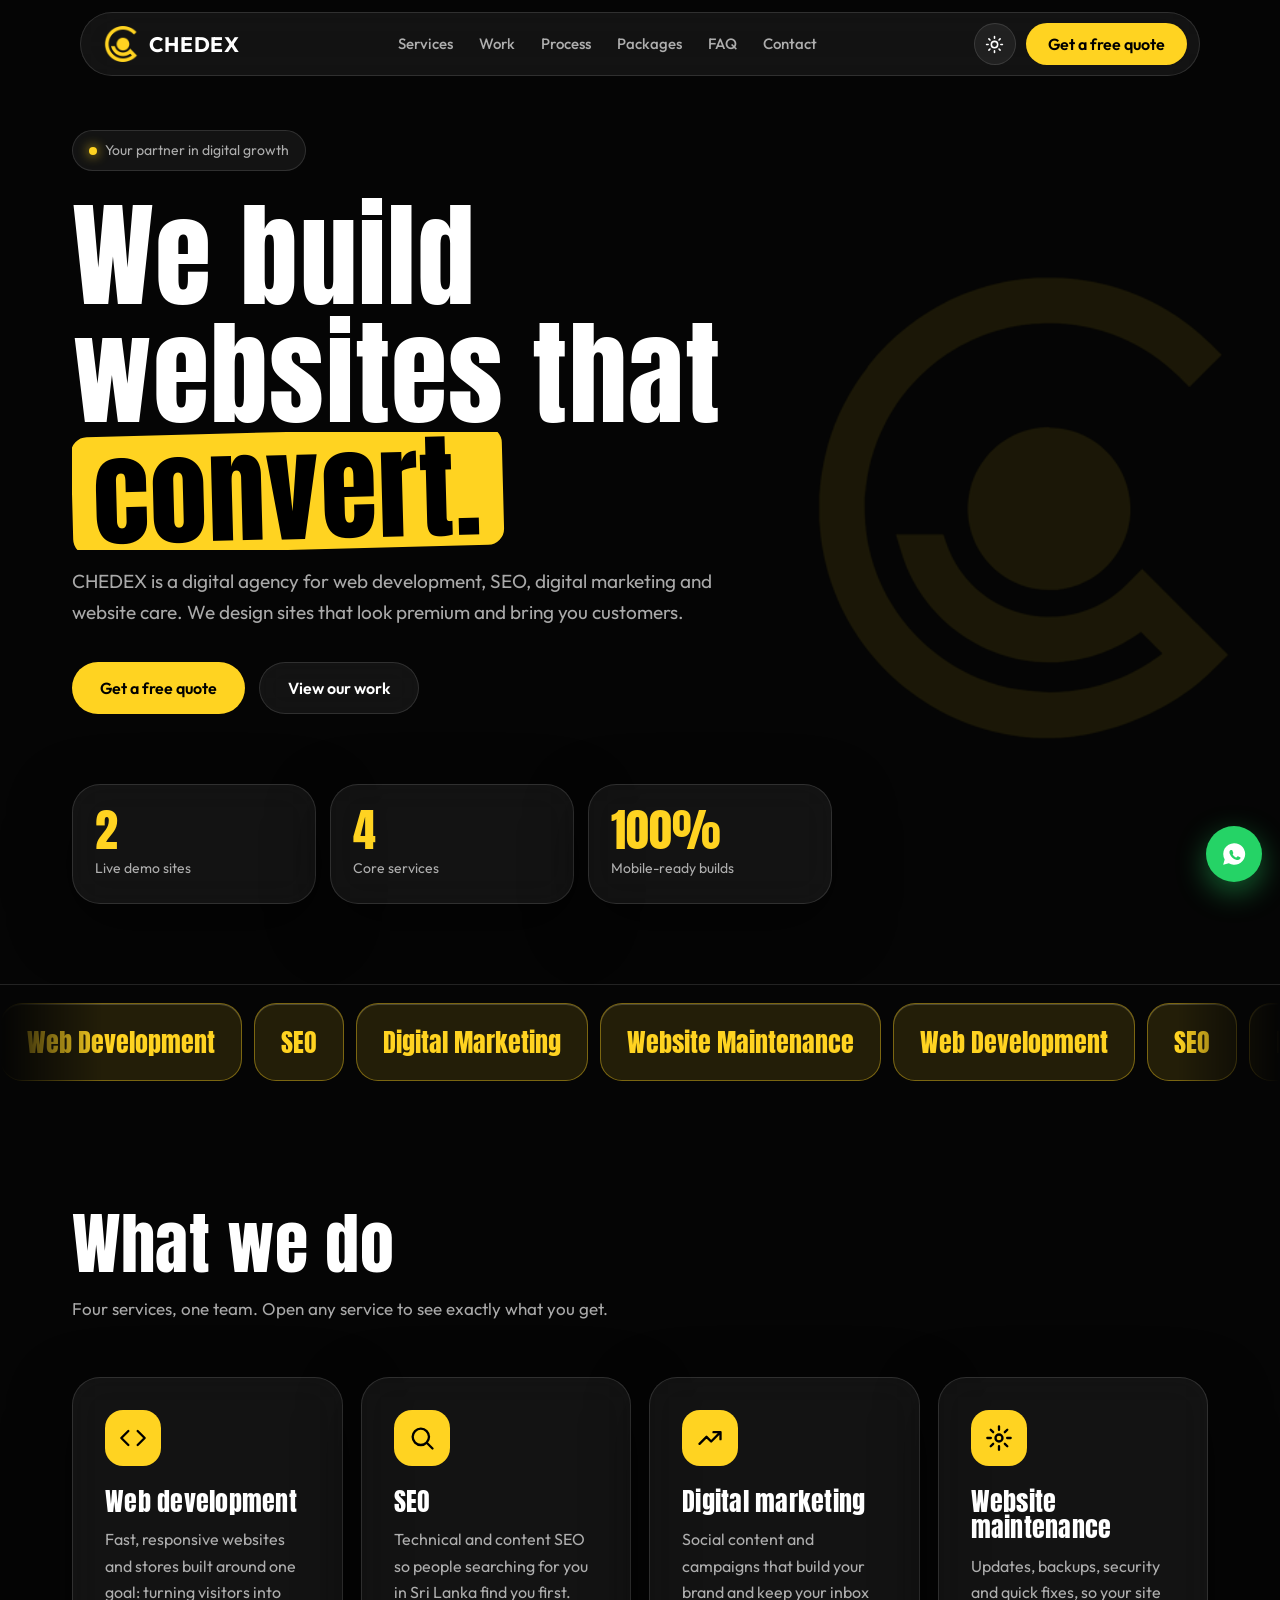
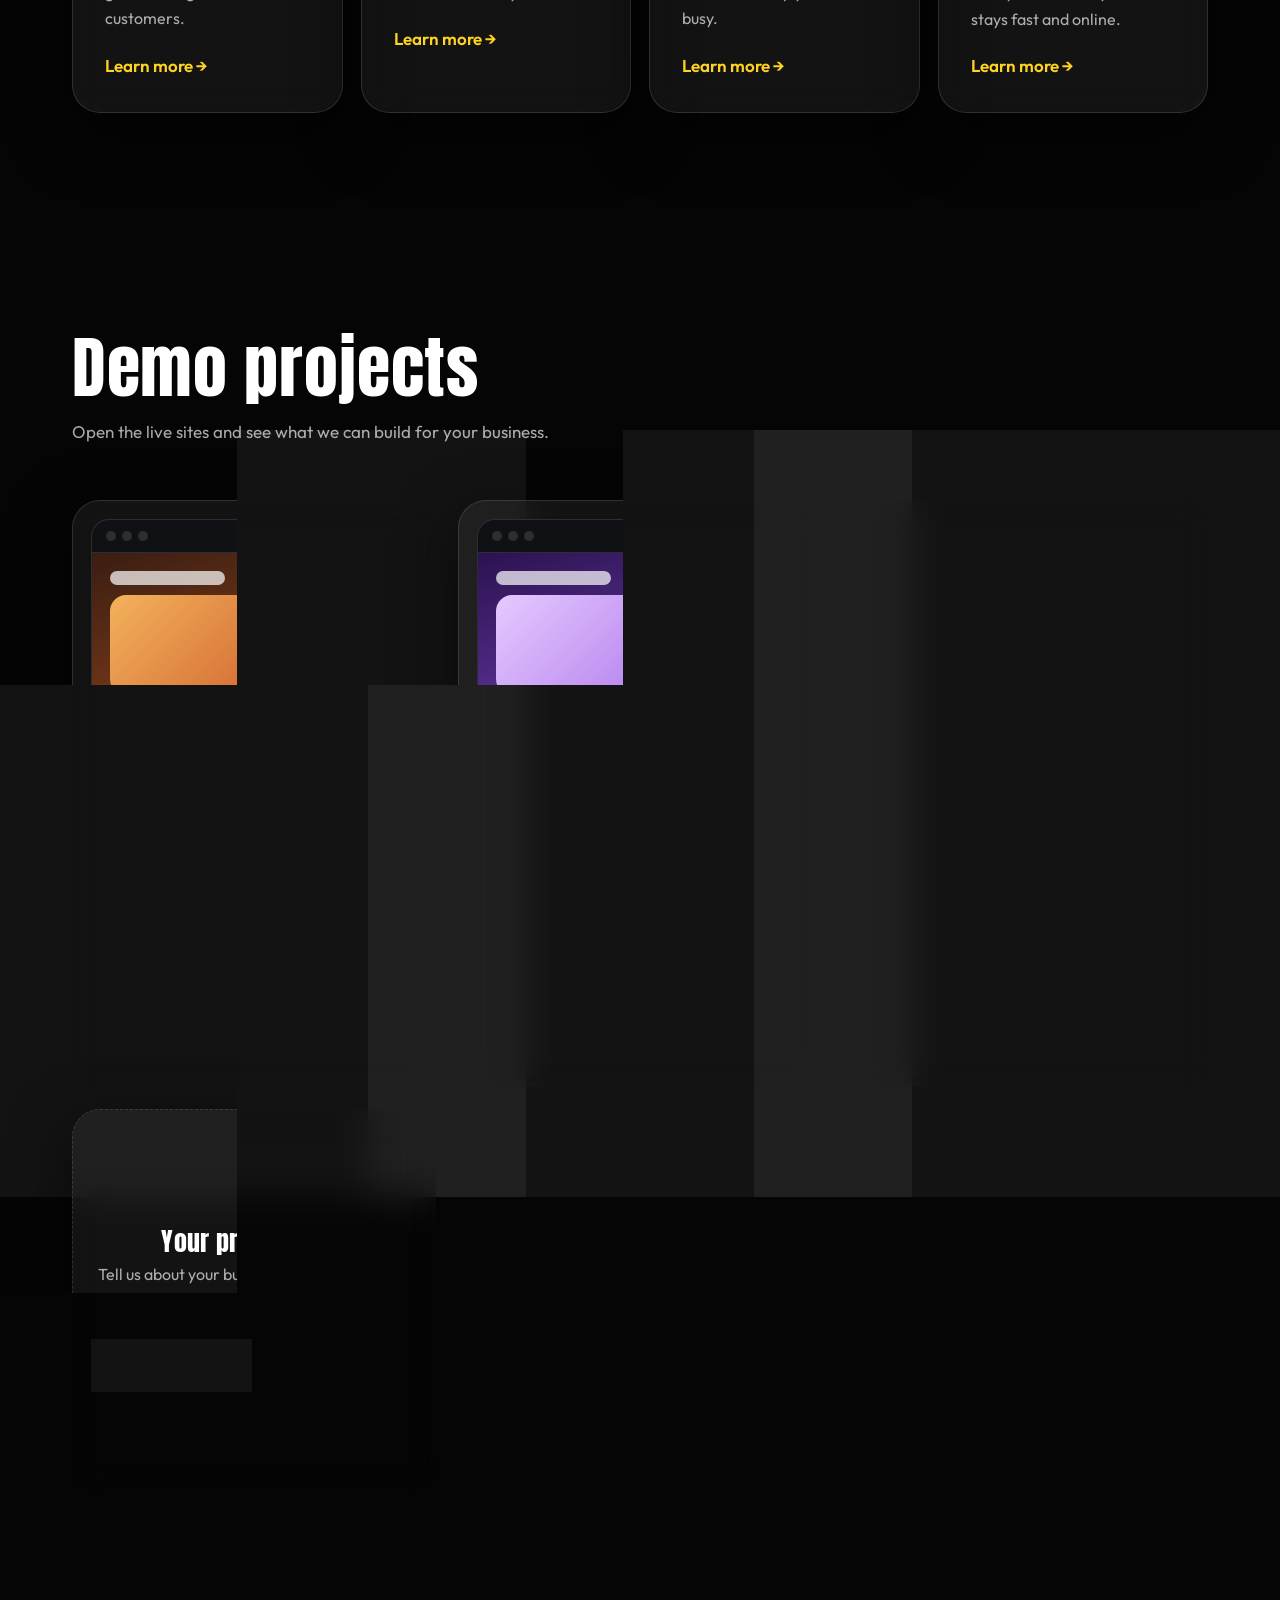
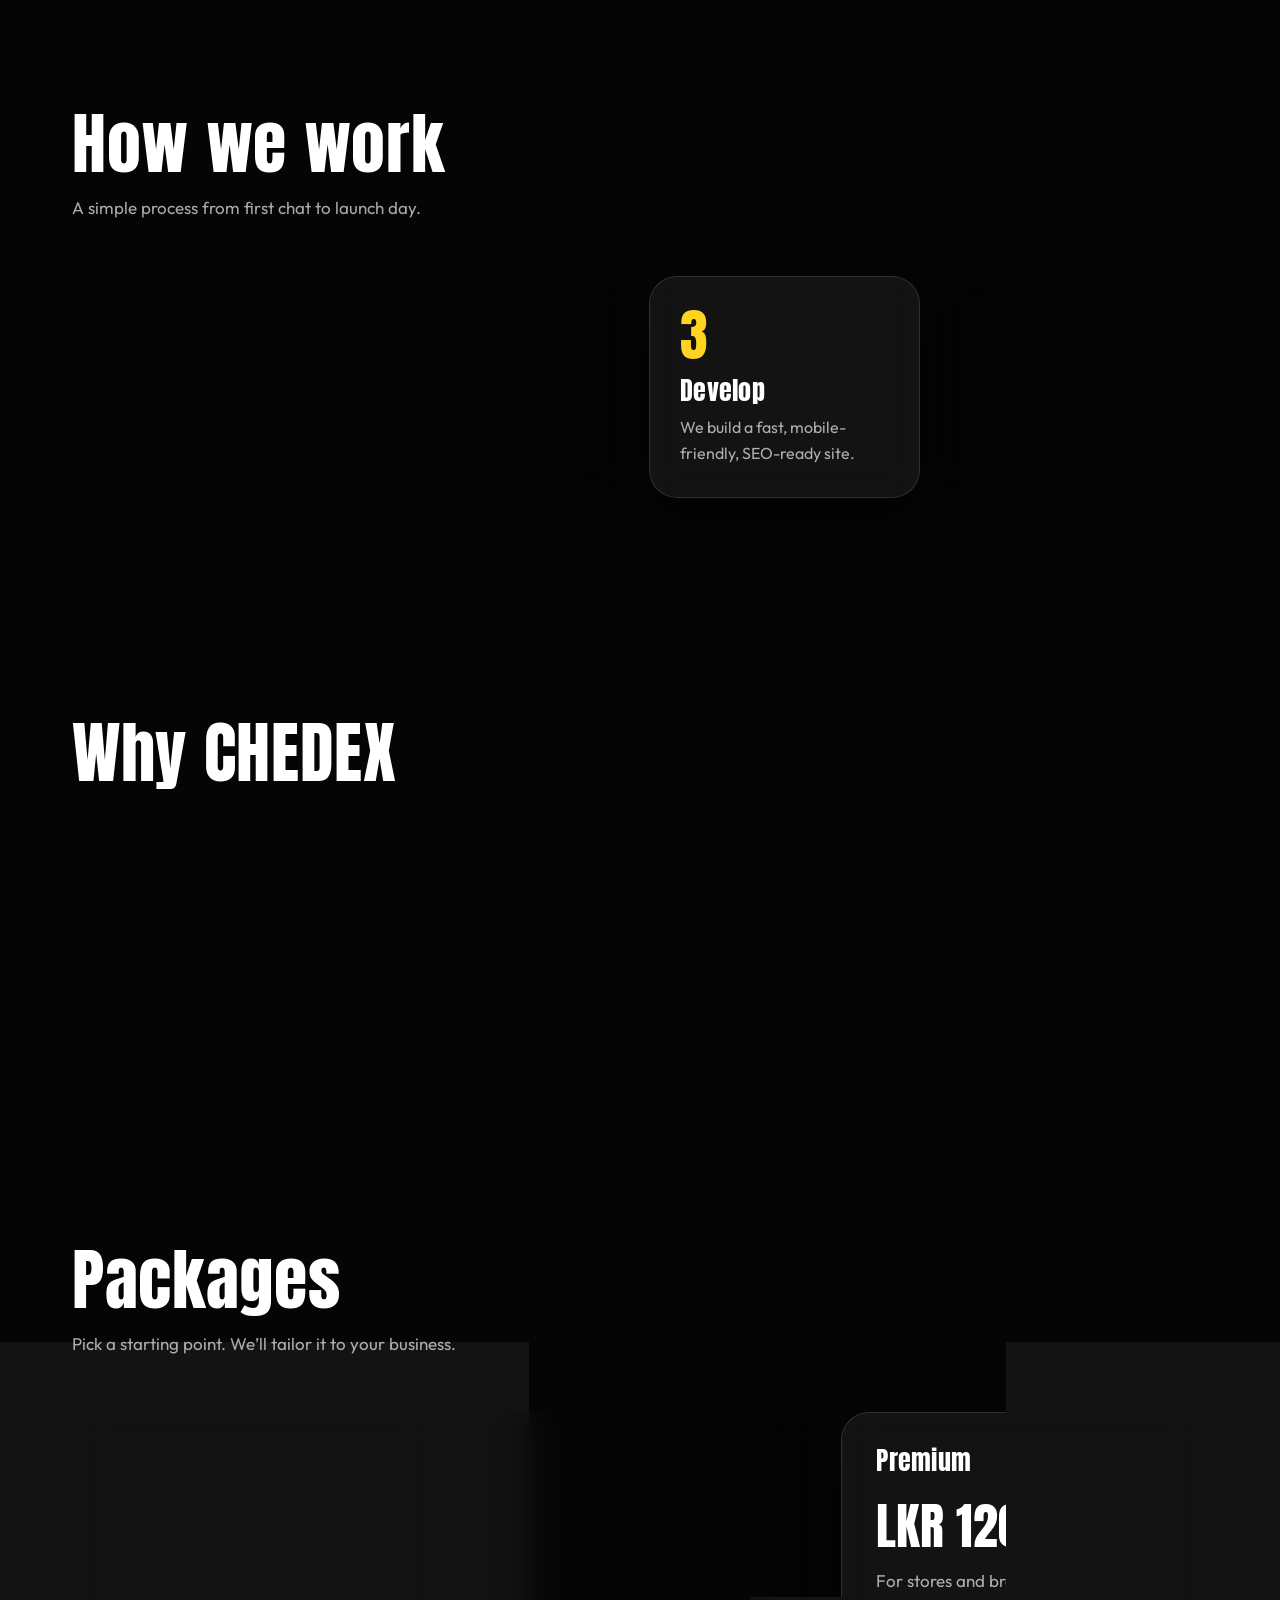
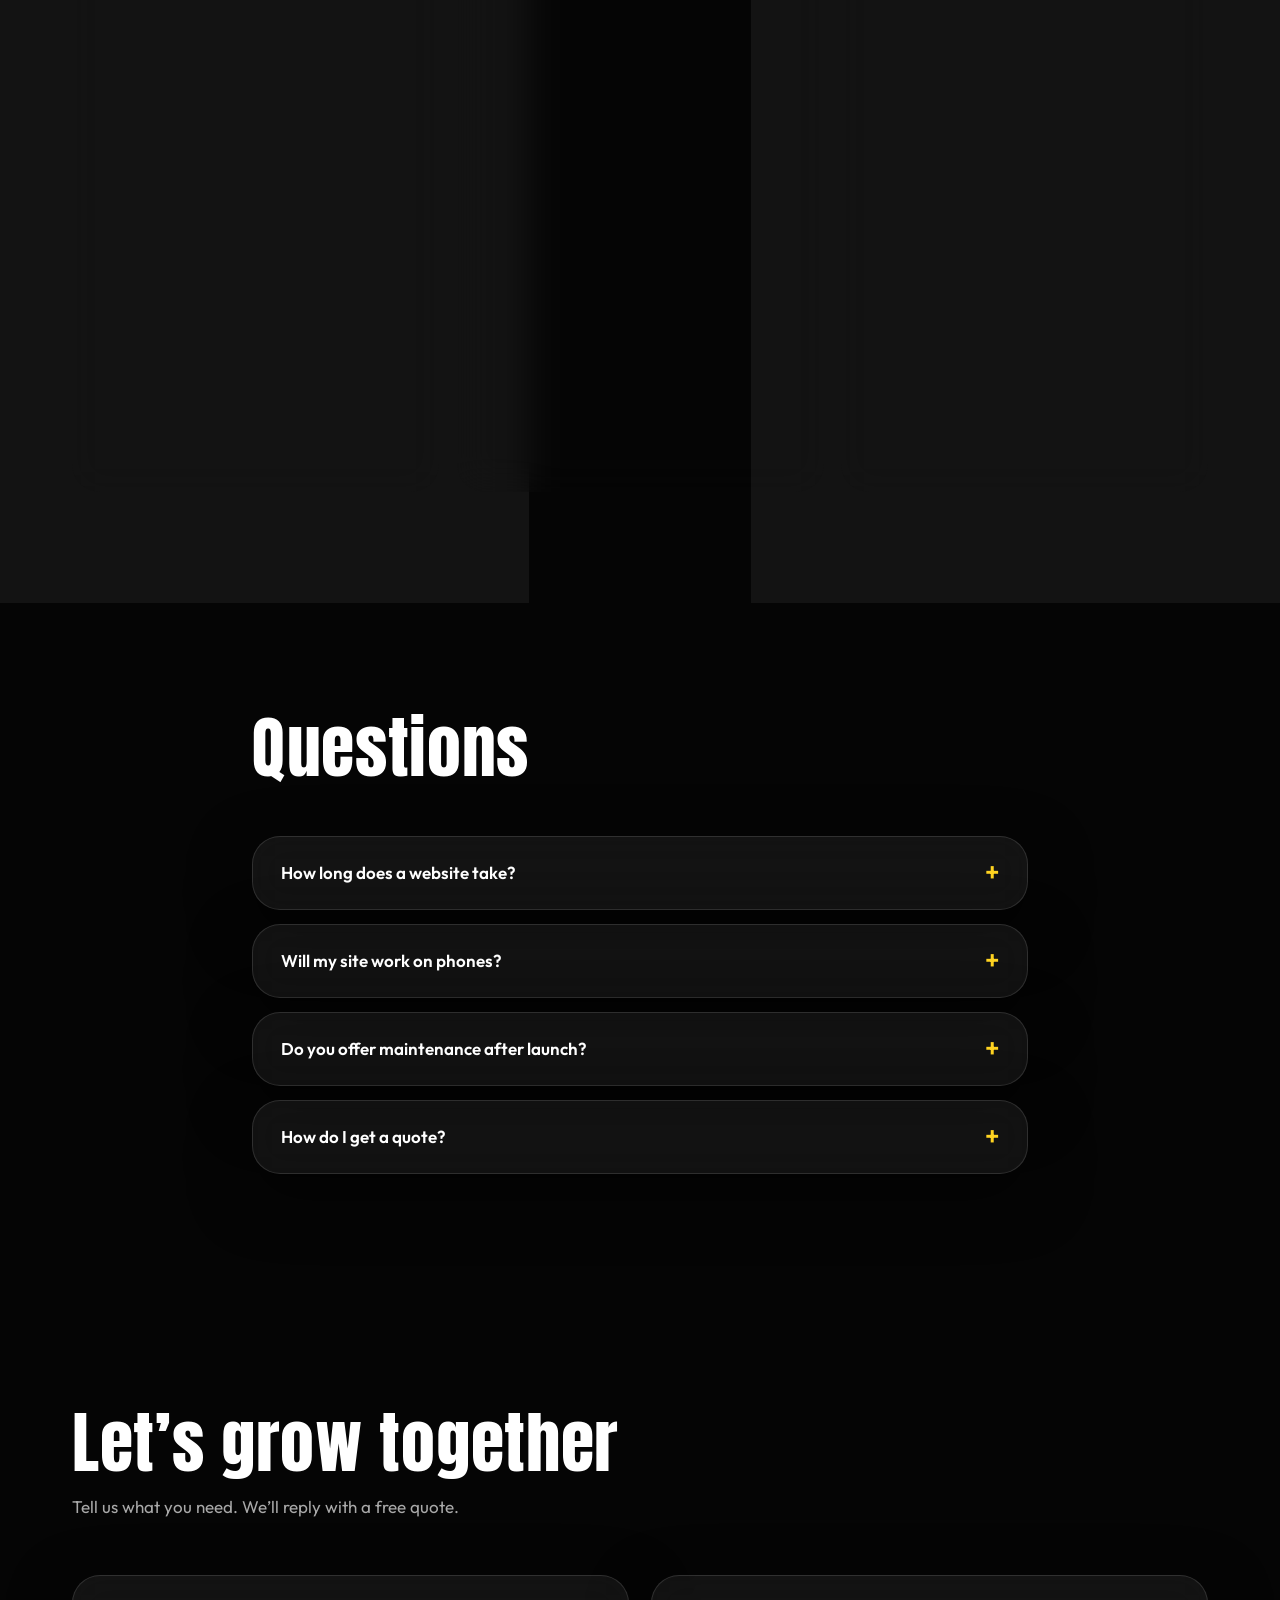
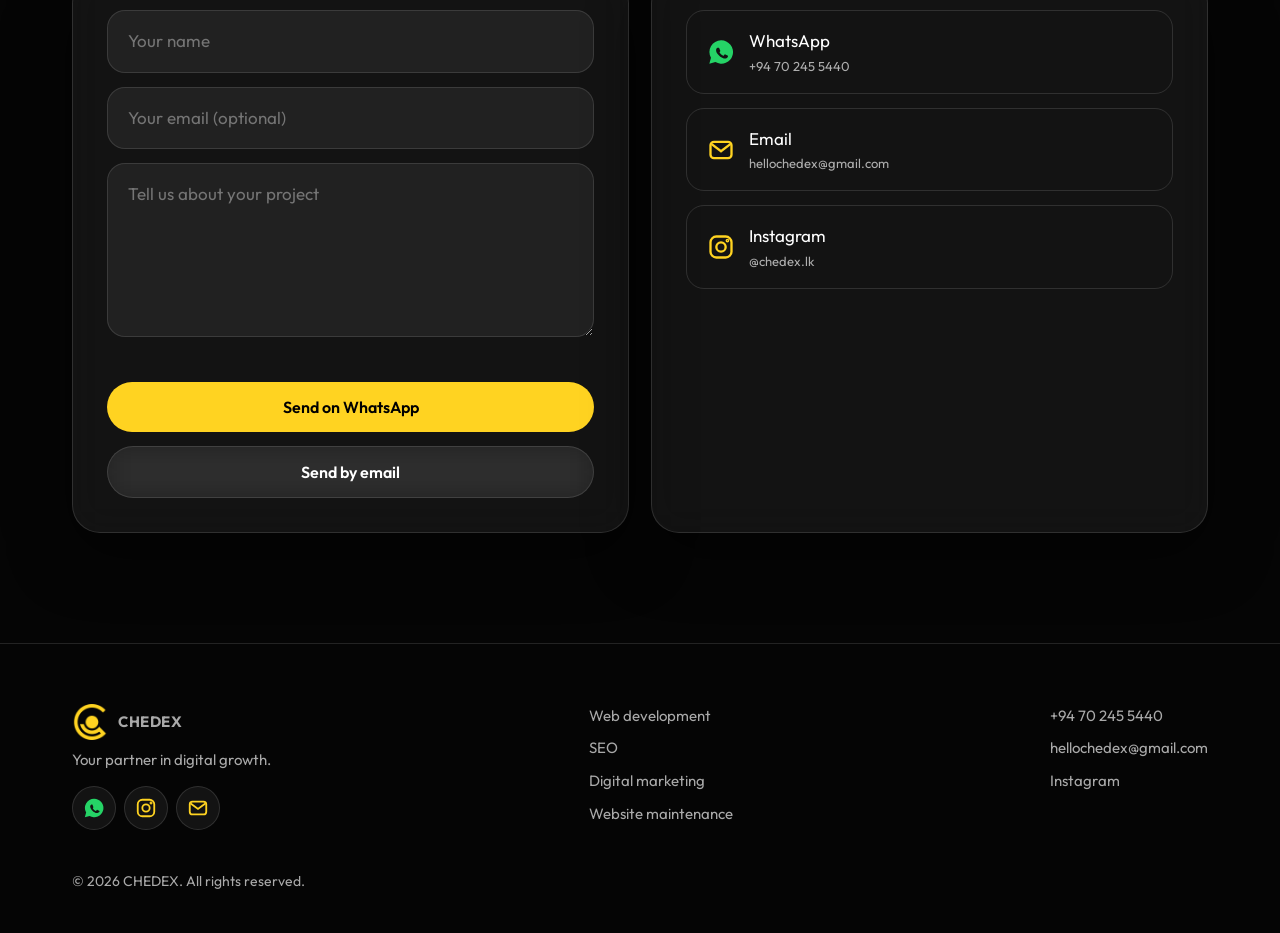
==== commit e21a8aec: "Add files via upload" ====
--- a/index.html
+++ b/index.html
@@ -436,9 +436,9 @@
 <section id="pricing" aria-labelledby="pricing-title"><div class="wrap">
 <div class="head rv"><h2 id="pricing-title">Packages</h2><p class="sub">Pick a starting point. We’ll tailor it to your business.</p></div>
 <div class="g4" style="grid-template-columns:repeat(auto-fit,minmax(270px,1fr))">
-<div class="glass price rv"><h3>Starter</h3><div class="amt">LKR 25,000</div><p class="sub" style="margin:0">For new businesses.</p><ul><li>1–3 page website</li><li>Mobile responsive</li><li>WhatsApp button</li><li>Basic SEO</li></ul><a class="btn" href="https://wa.me/94702455440?text=Hi%20CHEDEX%2C%20I%27m%20interested%20in%20the%20Starter%20package" target="_blank" rel="noopener">Get started</a></div>
+<div class="glass price rv"><h3>Starter</h3><div class="amt">LKR 30,000</div><p class="sub" style="margin:0">For new businesses.</p><ul><li>One-page modern website</li><li>Responsive mobile and tablet design</li><li>Hero section</li><li>About section</li><li>Services section</li><li>Contact section</li><li>WhatsApp integration</li><li>Contact form</li><li>Basic SEO setup</li><li>Social media links</li></ul><a class="btn" href="https://wa.me/94702455440?text=Hi%20CHEDEX%2C%20I%27m%20interested%20in%20the%20Starter%20package" target="_blank" rel="noopener">Get started</a></div>
 <div class="glass price pop rv"><h3>Business</h3><div class="amt">LKR 45,000</div><p class="sub" style="margin:0">Our most popular.</p><ul><li>Up to 8 pages</li><li>Custom UI and animations</li><li>Dark and light mode</li><li>Full SEO setup</li></ul><a class="btn" href="https://wa.me/94702455440?text=Hi%20CHEDEX%2C%20I%27m%20interested%20in%20the%20Business%20package" target="_blank" rel="noopener">Get started</a></div>
-<div class="glass price rv"><h3>Premium</h3><div class="amt">LKR 70,000</div><p class="sub" style="margin:0">For stores and brands.</p><ul><li>E-commerce or custom features</li><li>Marketing support</li><li>Monthly maintenance</li><li>Priority support</li></ul><a class="btn" href="https://wa.me/94702455440?text=Hi%20CHEDEX%2C%20I%27m%20interested%20in%20the%20Premium%20package" target="_blank" rel="noopener">Get started</a></div>
+<div class="glass price rv"><h3>Premium</h3><div class="amt">LKR 120,000</div><p class="sub" style="margin:0">For stores and brands.</p><ul><li>E-commerce or custom features</li><li>Marketing support</li><li>Monthly maintenance</li><li>Priority support</li></ul><a class="btn" href="https://wa.me/94702455440?text=Hi%20CHEDEX%2C%20I%27m%20interested%20in%20the%20Premium%20package" target="_blank" rel="noopener">Get started</a></div>
 </div></div></section>
 
 <section id="faq" aria-labelledby="faq-title"><div class="wrap" style="max-width:820px">
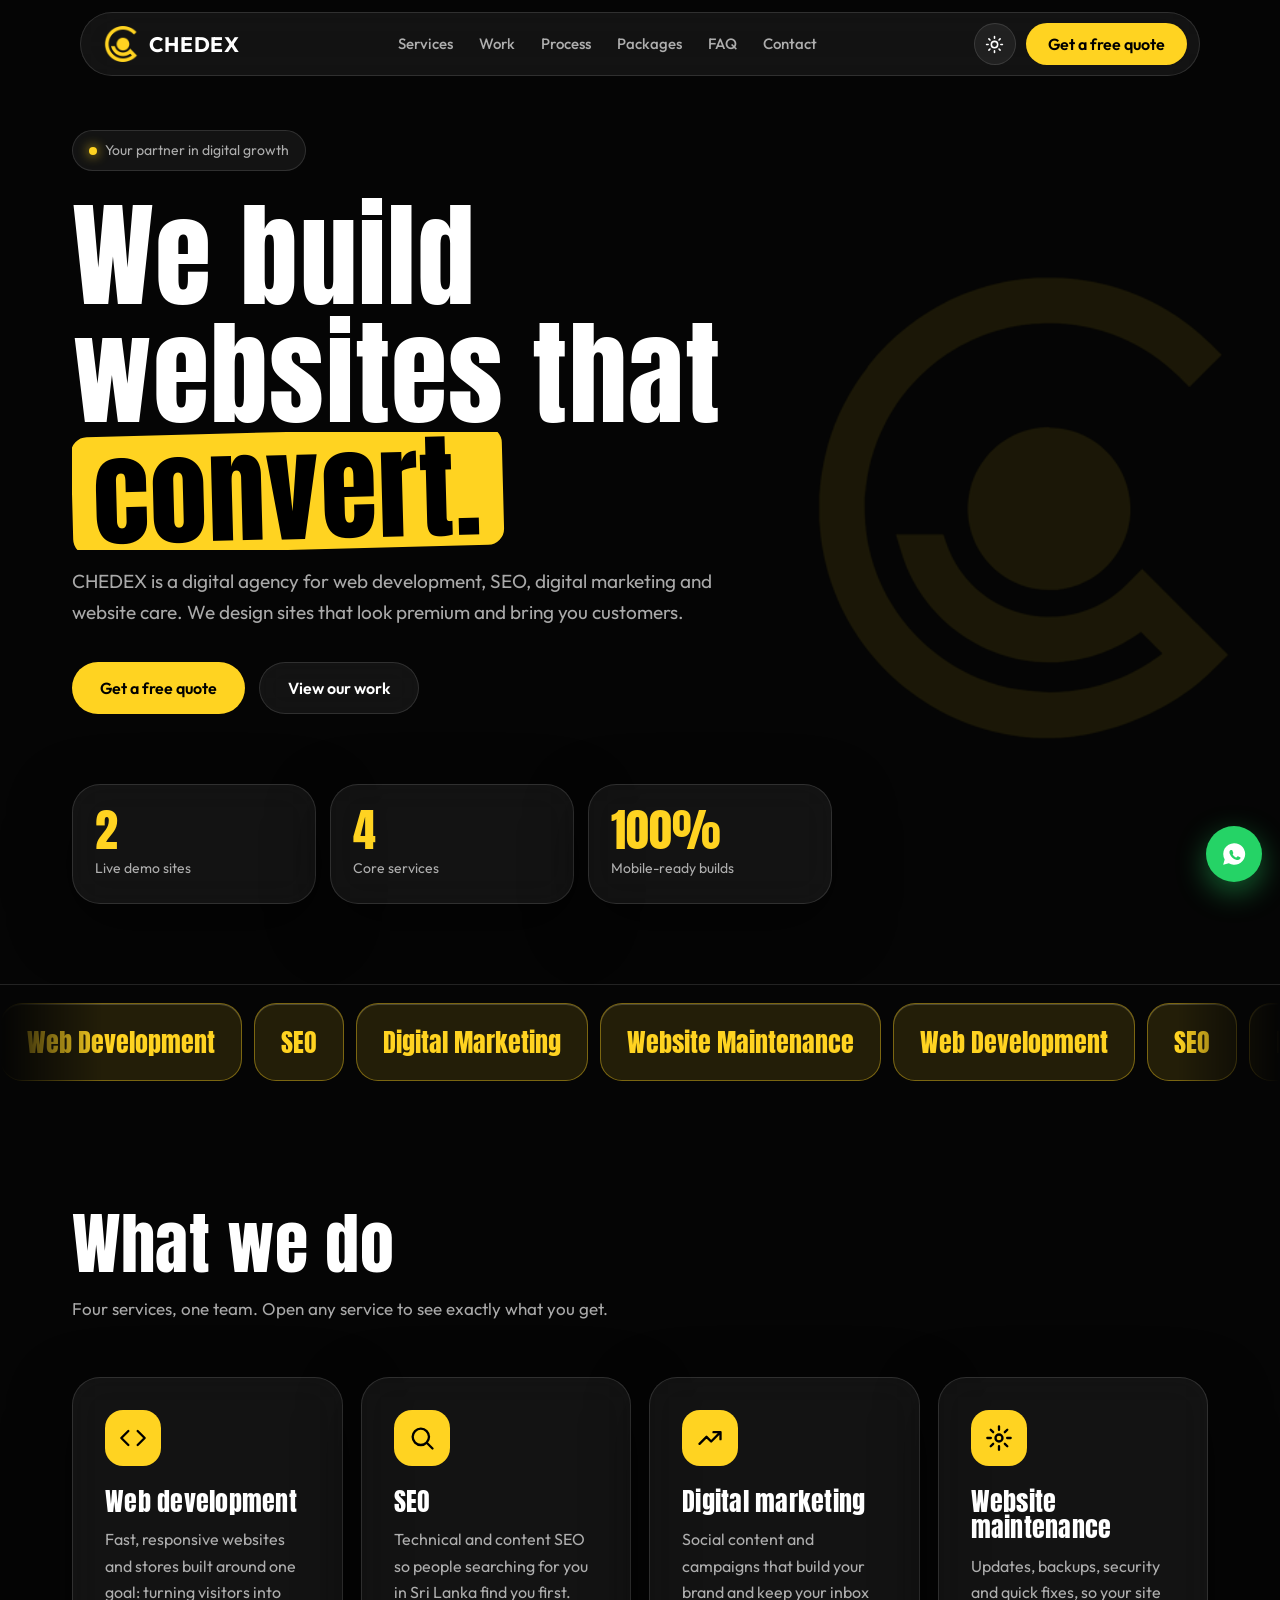
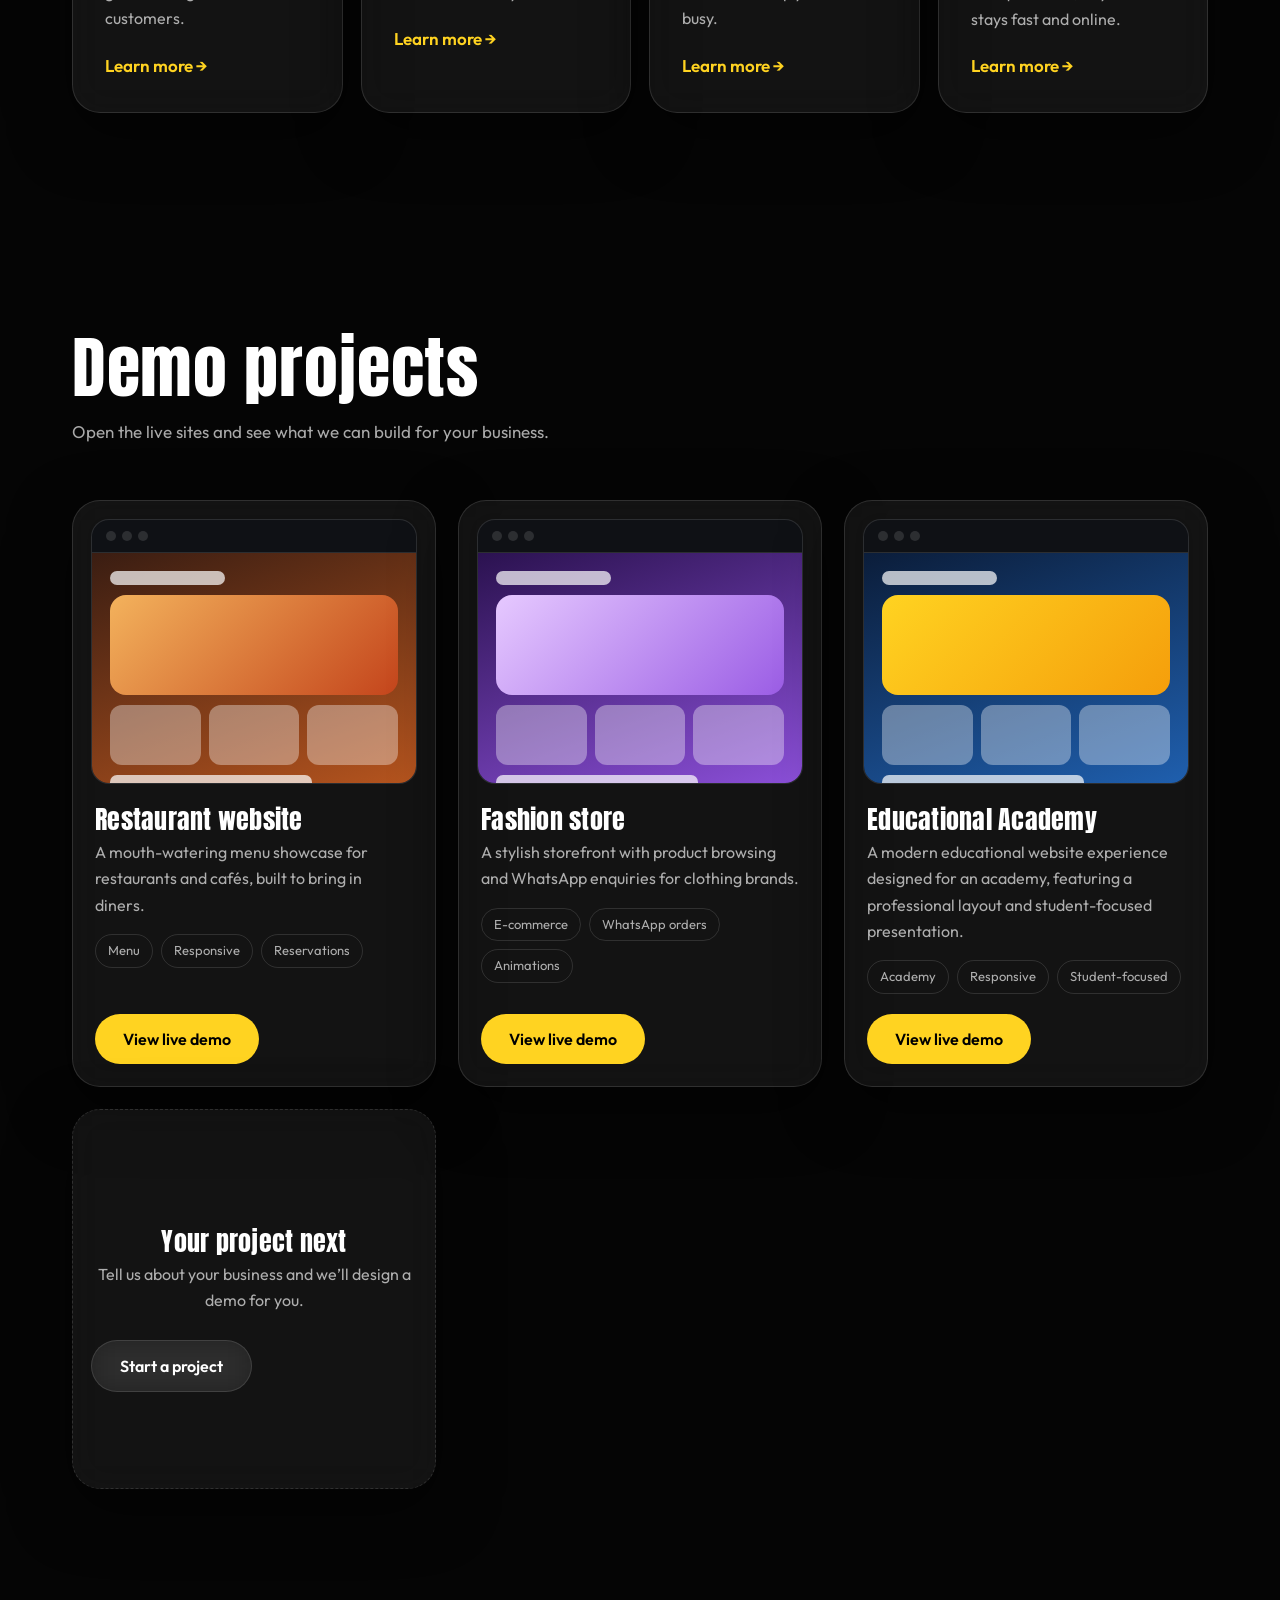
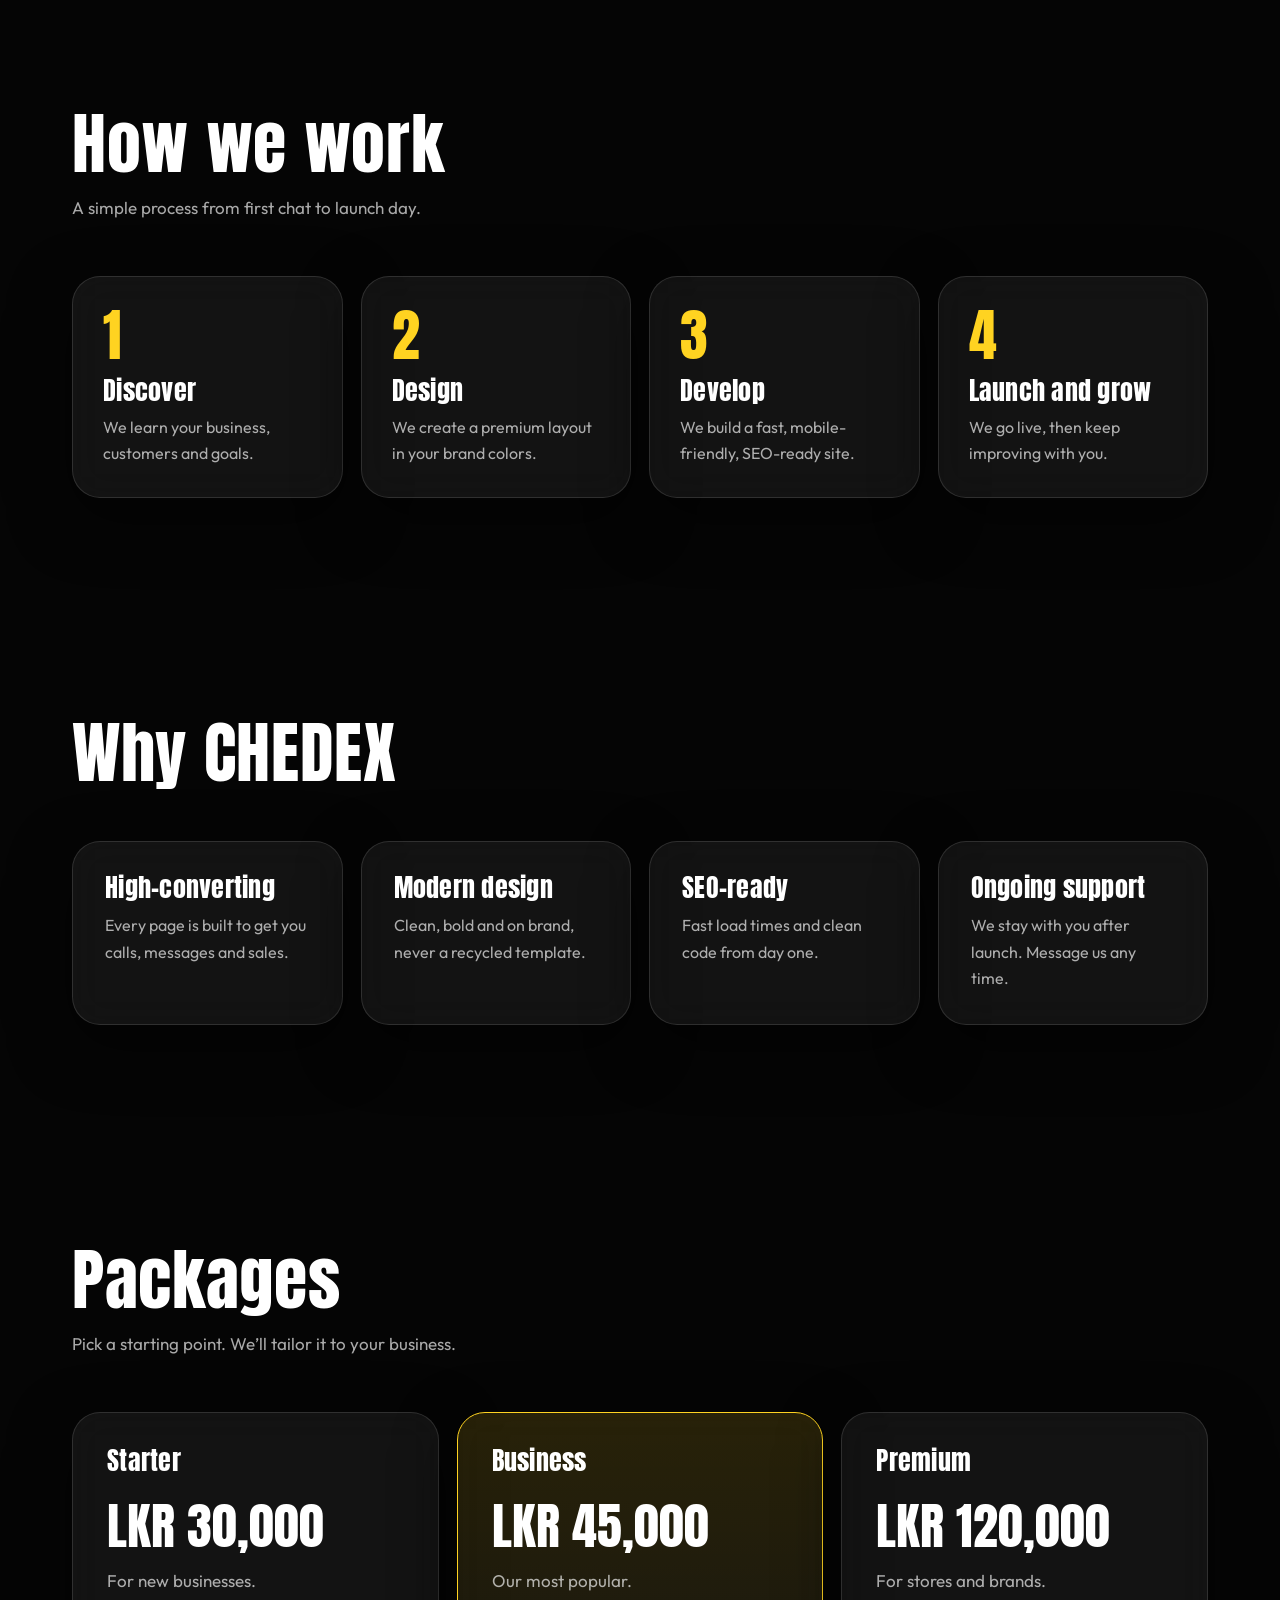
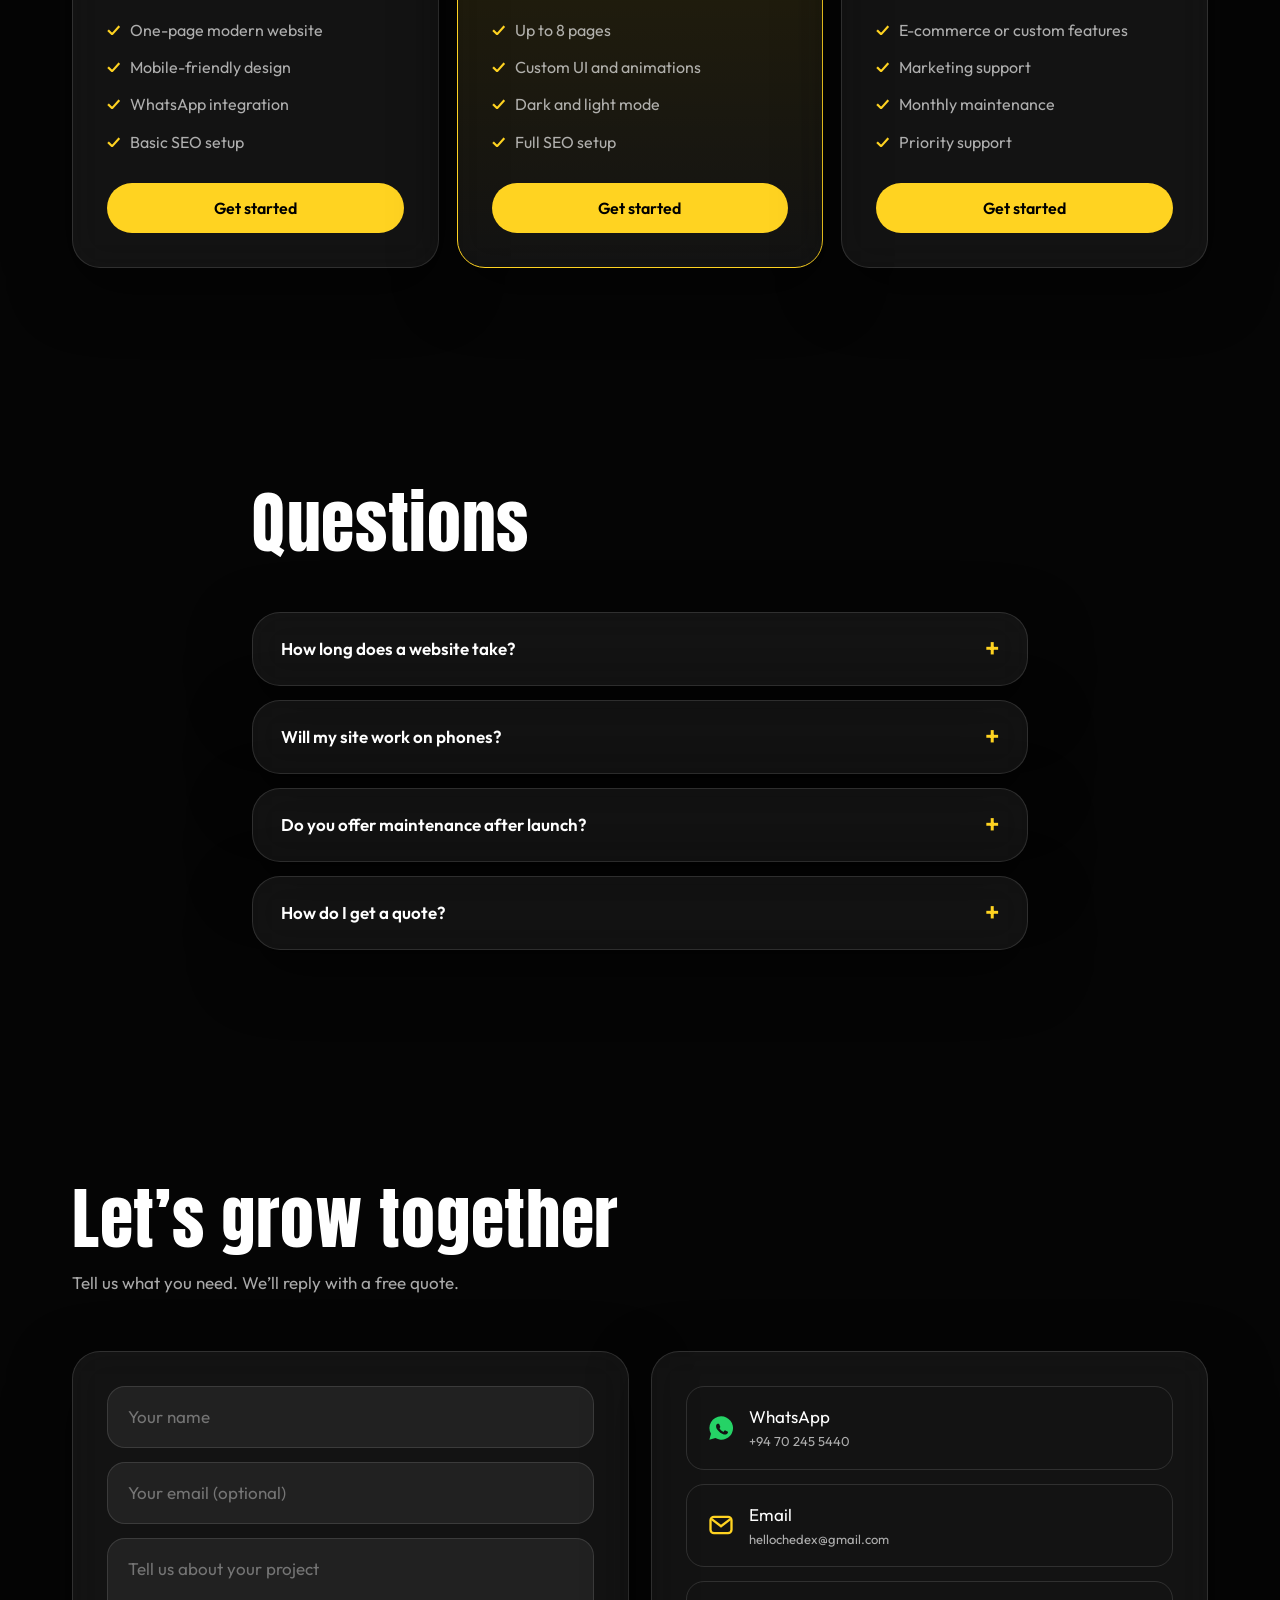
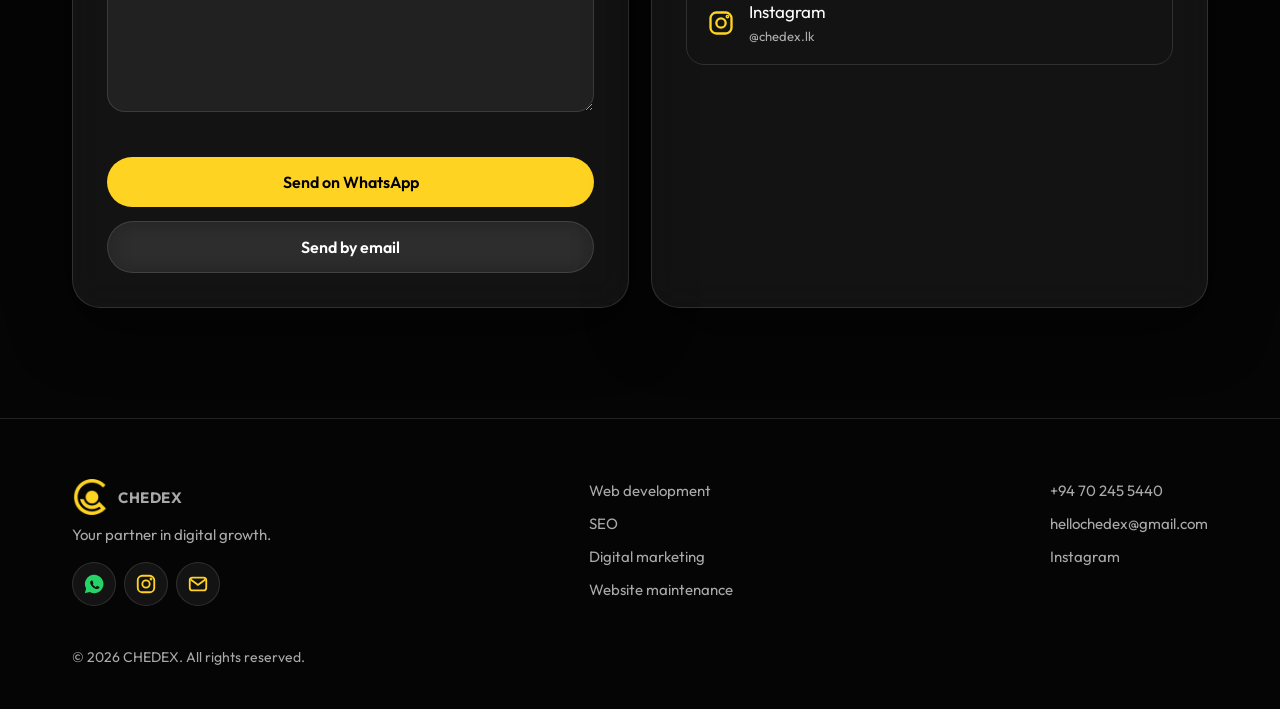
==== commit 1acf187c: "Add files via upload" ====
--- a/index.html
+++ b/index.html
@@ -436,7 +436,7 @@
 <section id="pricing" aria-labelledby="pricing-title"><div class="wrap">
 <div class="head rv"><h2 id="pricing-title">Packages</h2><p class="sub">Pick a starting point. We’ll tailor it to your business.</p></div>
 <div class="g4" style="grid-template-columns:repeat(auto-fit,minmax(270px,1fr))">
-<div class="glass price rv"><h3>Starter</h3><div class="amt">LKR 30,000</div><p class="sub" style="margin:0">For new businesses.</p><ul><li>One-page modern website</li><li>Responsive mobile and tablet design</li><li>Hero section</li><li>About section</li><li>Services section</li><li>Contact section</li><li>WhatsApp integration</li><li>Contact form</li><li>Basic SEO setup</li><li>Social media links</li></ul><a class="btn" href="https://wa.me/94702455440?text=Hi%20CHEDEX%2C%20I%27m%20interested%20in%20the%20Starter%20package" target="_blank" rel="noopener">Get started</a></div>
+<div class="glass price rv"><h3>Starter</h3><div class="amt">LKR 30,000</div><p class="sub" style="margin:0">For new businesses.</p><ul><li>One-page modern website</li><li>Mobile-friendly design</li><li>WhatsApp integration</li><li>Basic SEO setup</li></ul><a class="btn" href="https://wa.me/94702455440?text=Hi%20CHEDEX%2C%20I%27m%20interested%20in%20the%20Starter%20package" target="_blank" rel="noopener">Get started</a></div>
 <div class="glass price pop rv"><h3>Business</h3><div class="amt">LKR 45,000</div><p class="sub" style="margin:0">Our most popular.</p><ul><li>Up to 8 pages</li><li>Custom UI and animations</li><li>Dark and light mode</li><li>Full SEO setup</li></ul><a class="btn" href="https://wa.me/94702455440?text=Hi%20CHEDEX%2C%20I%27m%20interested%20in%20the%20Business%20package" target="_blank" rel="noopener">Get started</a></div>
 <div class="glass price rv"><h3>Premium</h3><div class="amt">LKR 120,000</div><p class="sub" style="margin:0">For stores and brands.</p><ul><li>E-commerce or custom features</li><li>Marketing support</li><li>Monthly maintenance</li><li>Priority support</li></ul><a class="btn" href="https://wa.me/94702455440?text=Hi%20CHEDEX%2C%20I%27m%20interested%20in%20the%20Premium%20package" target="_blank" rel="noopener">Get started</a></div>
 </div></div></section>
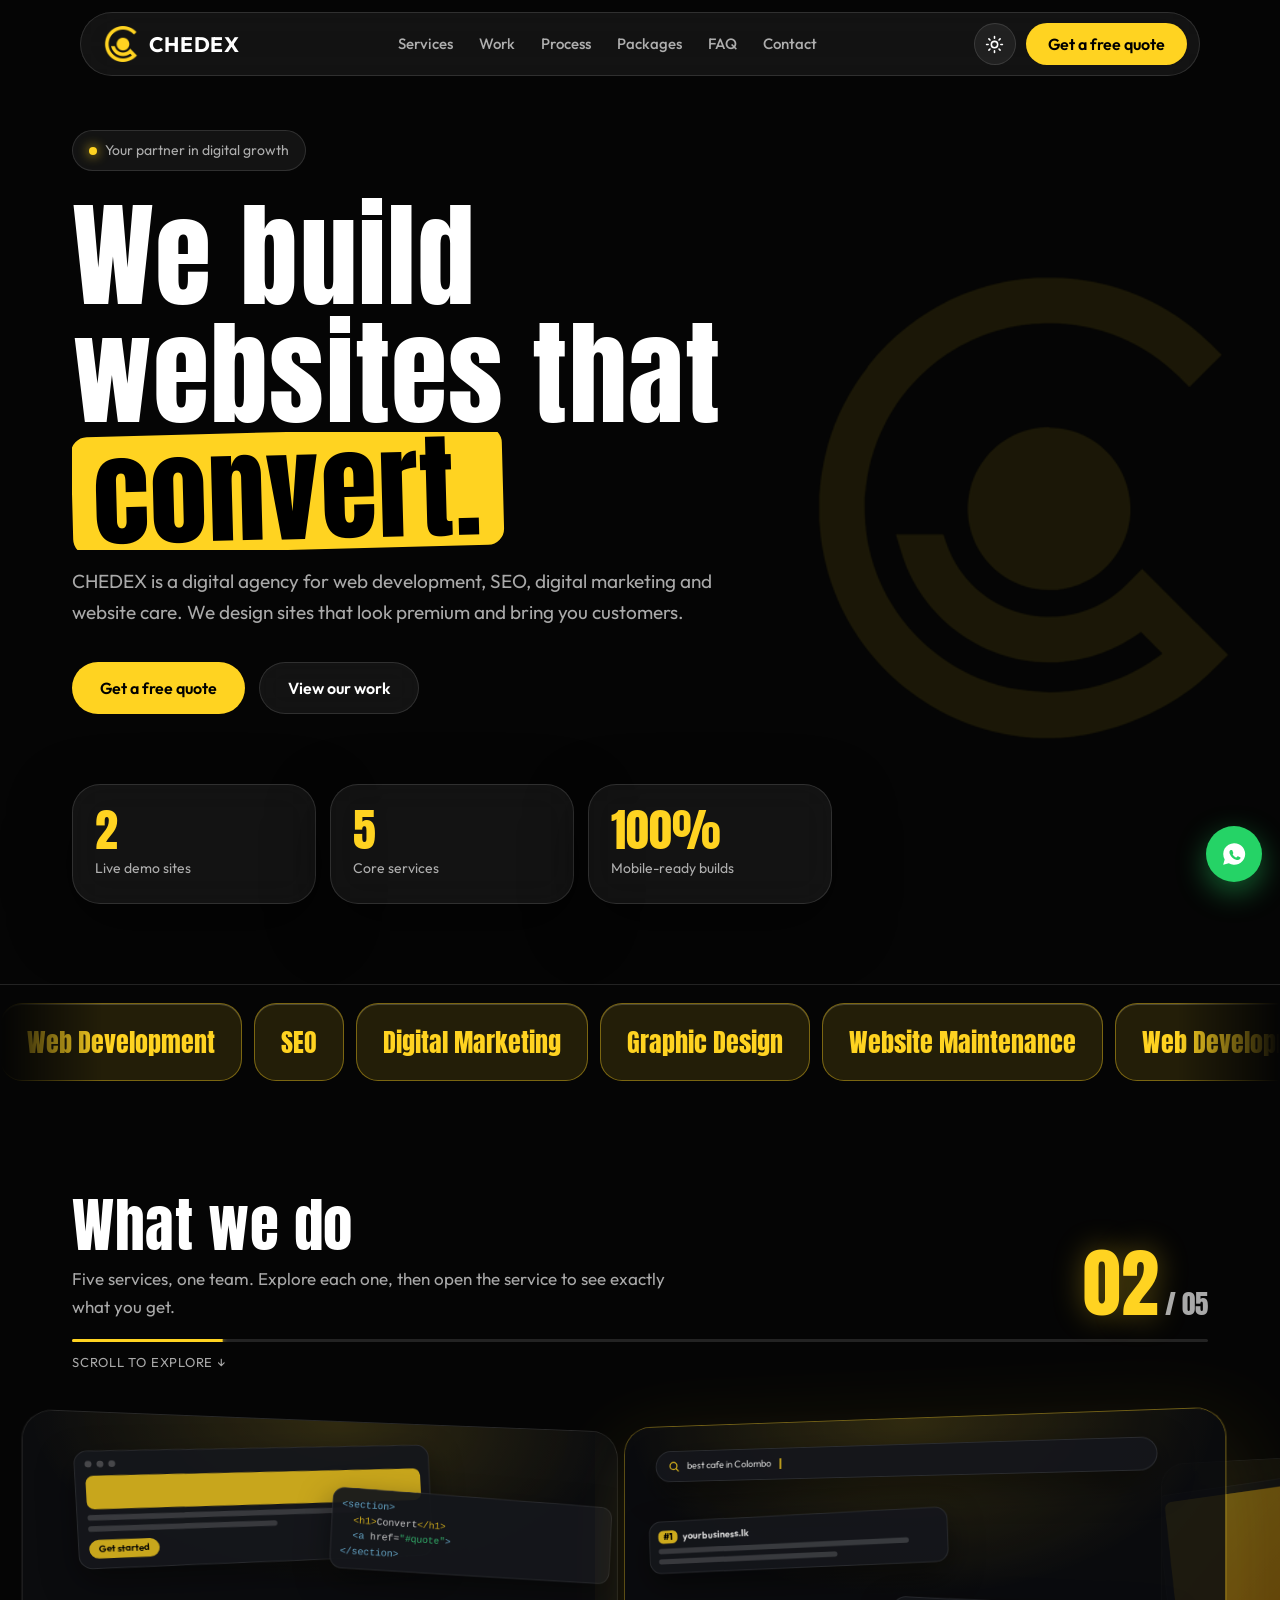
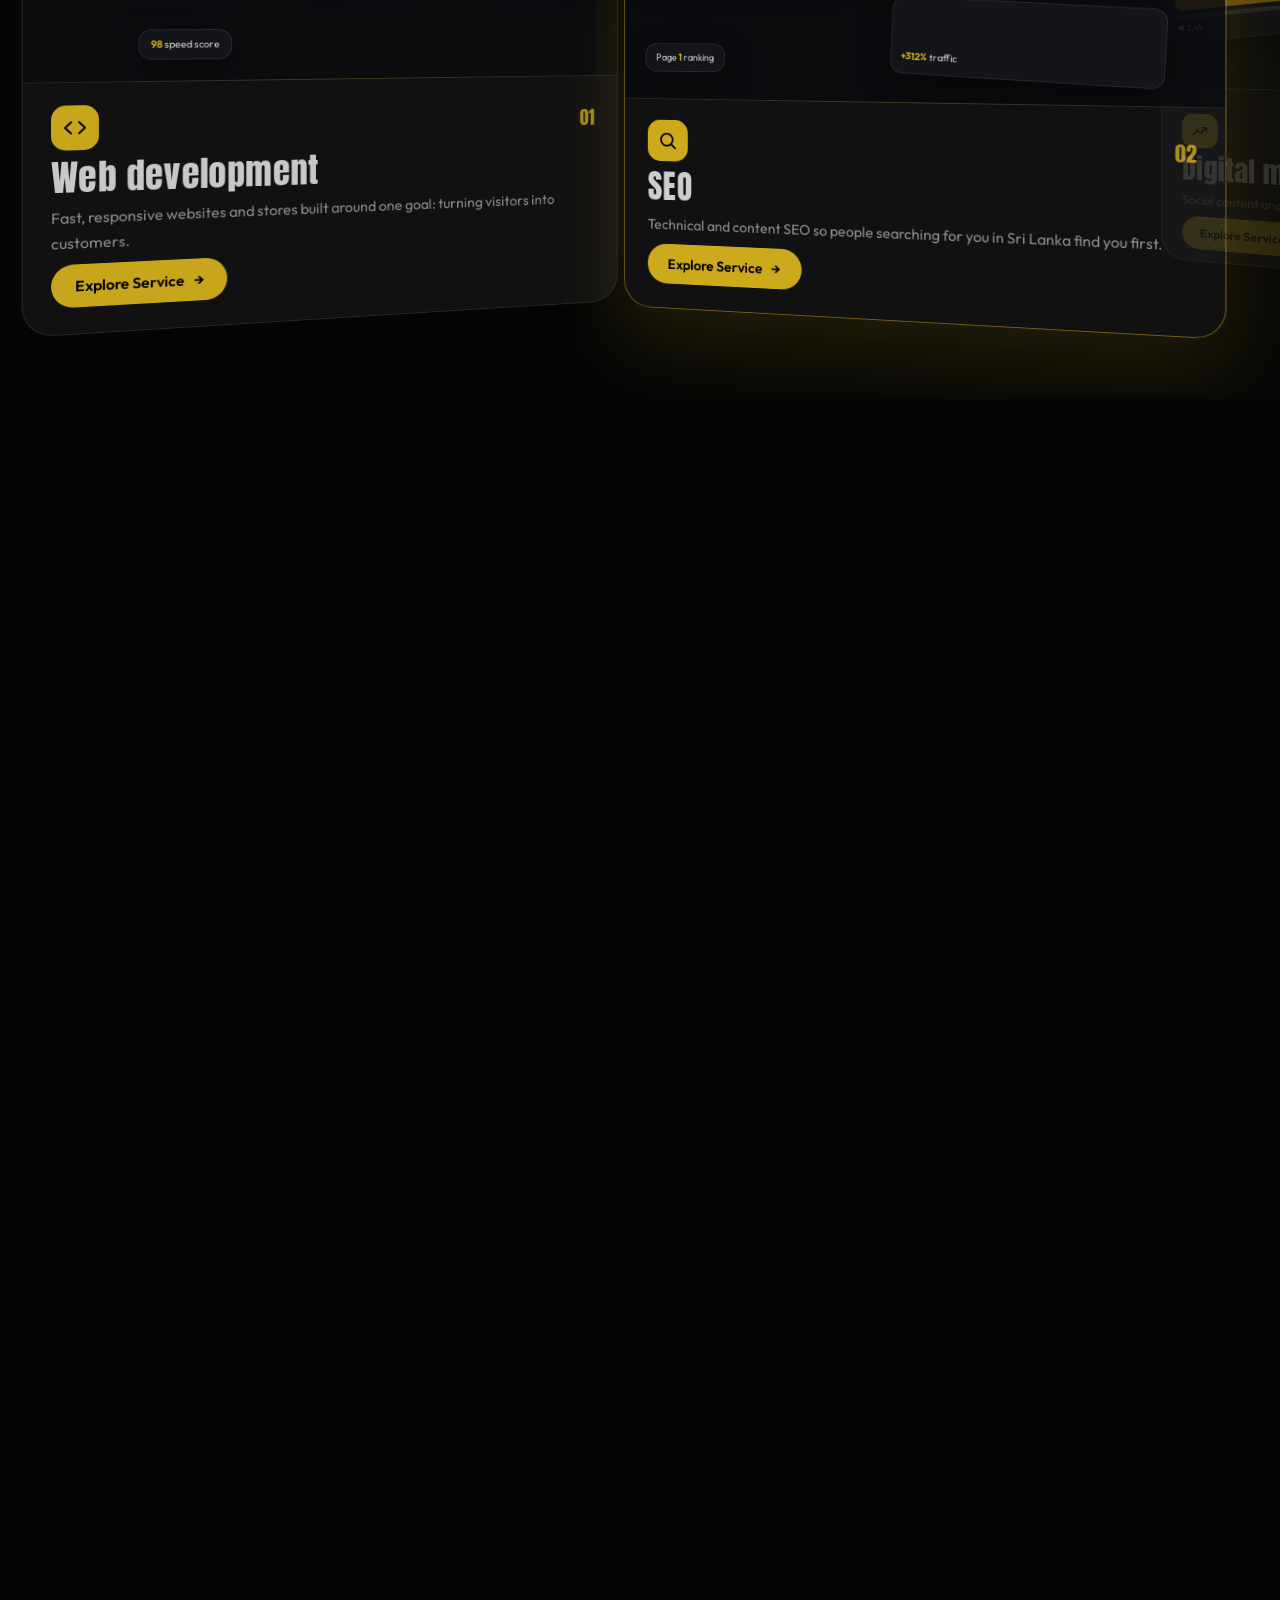
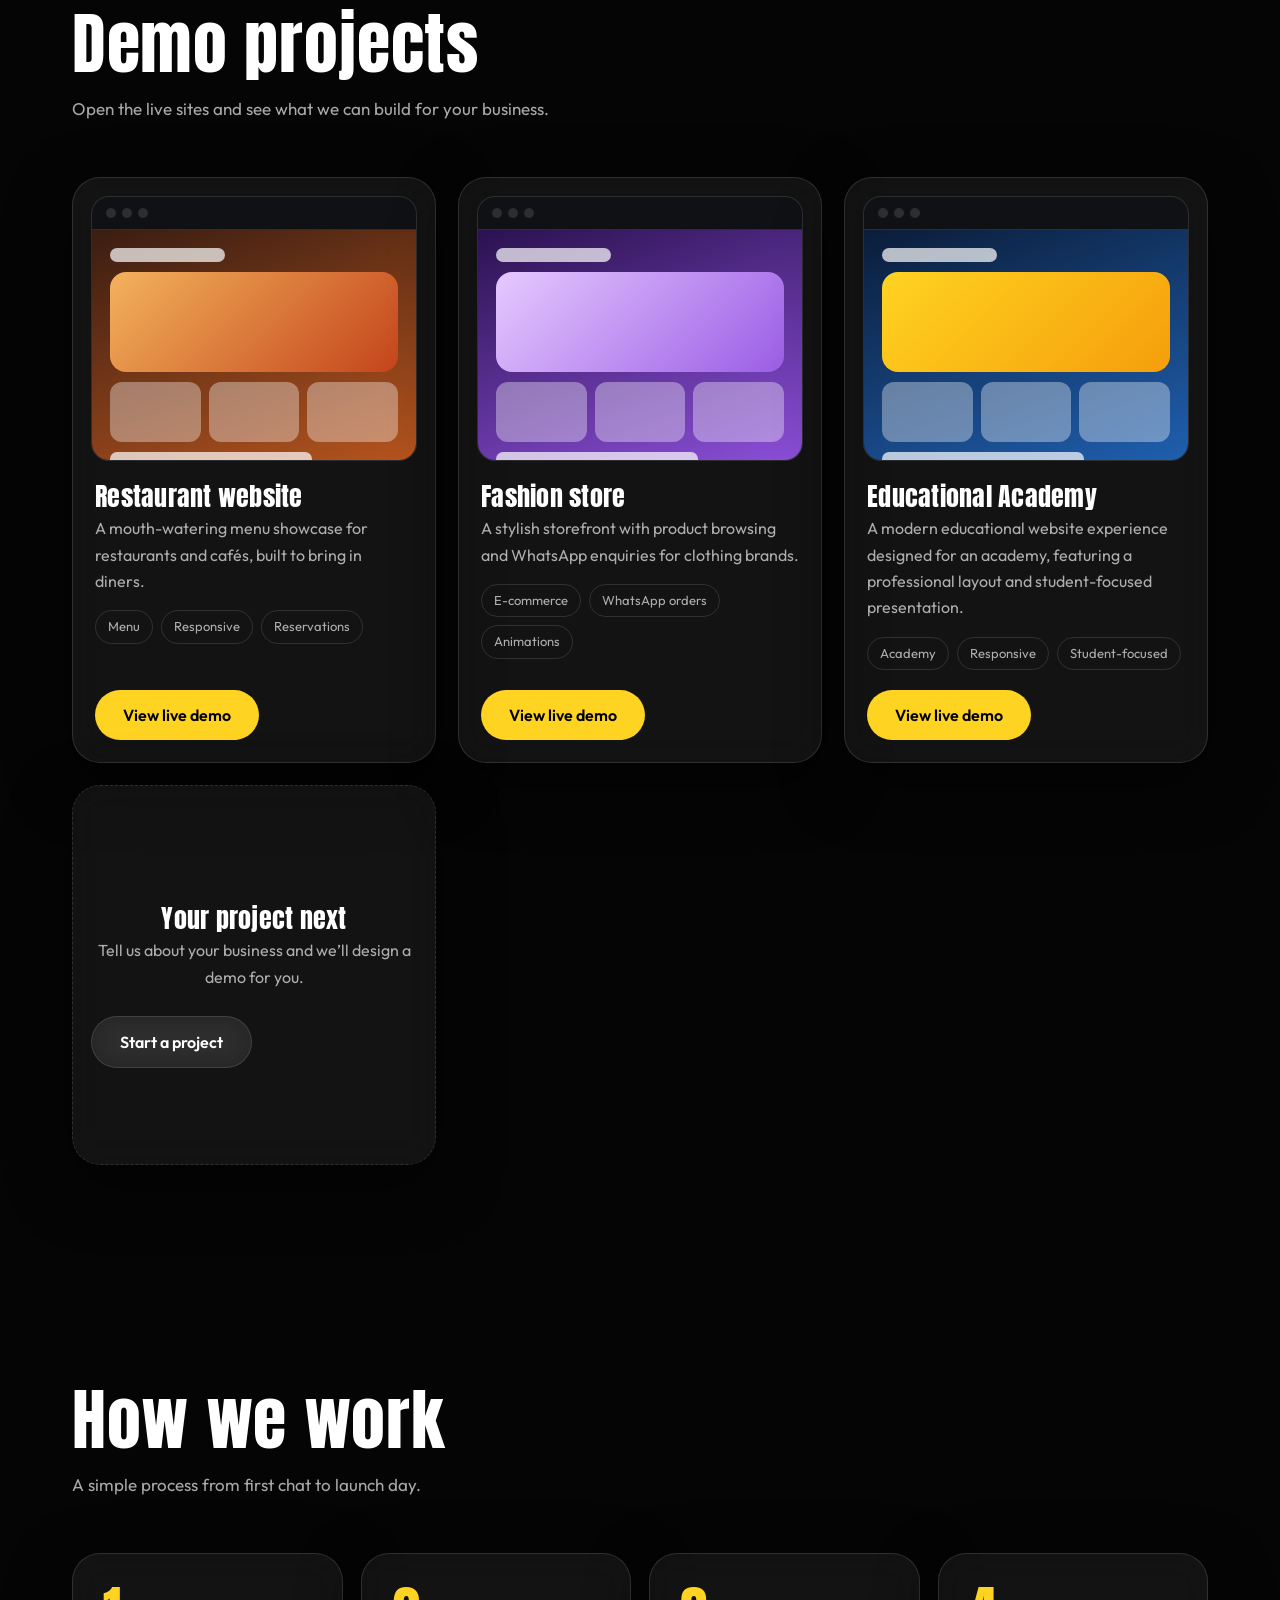
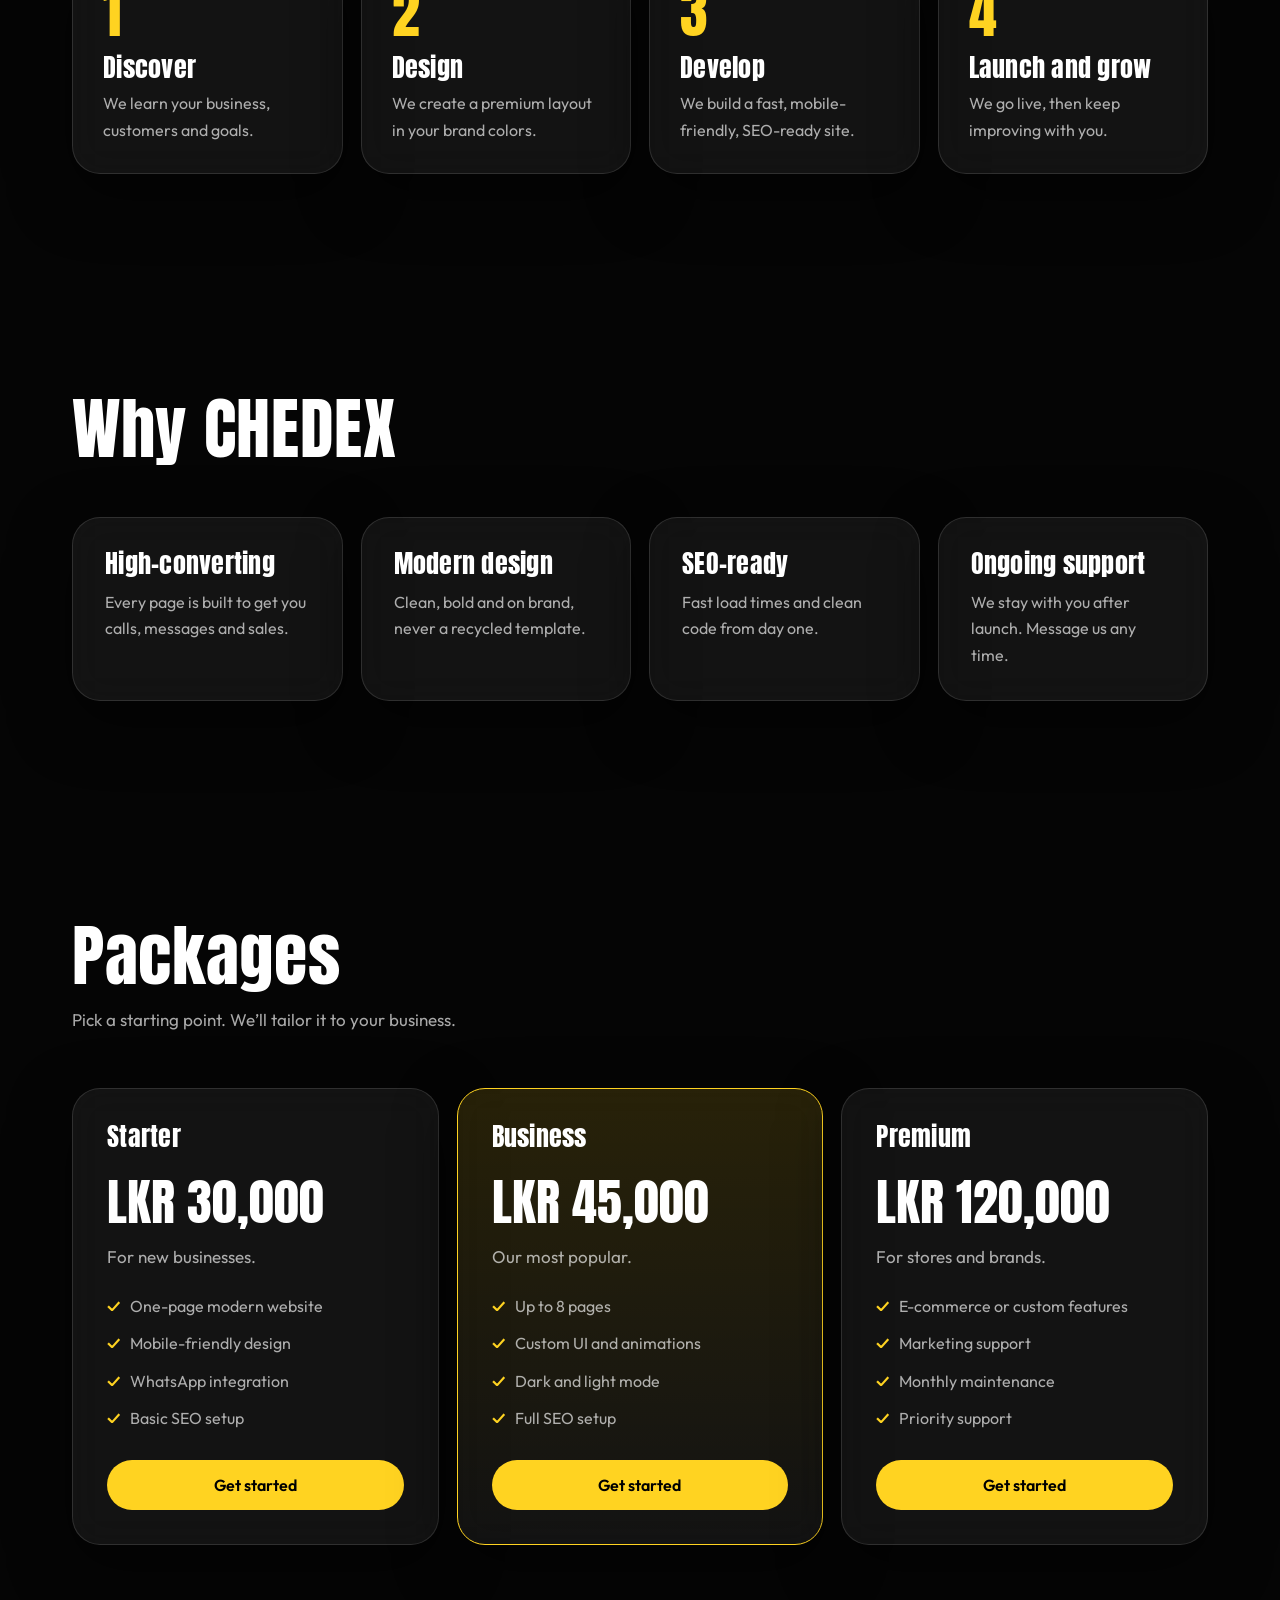
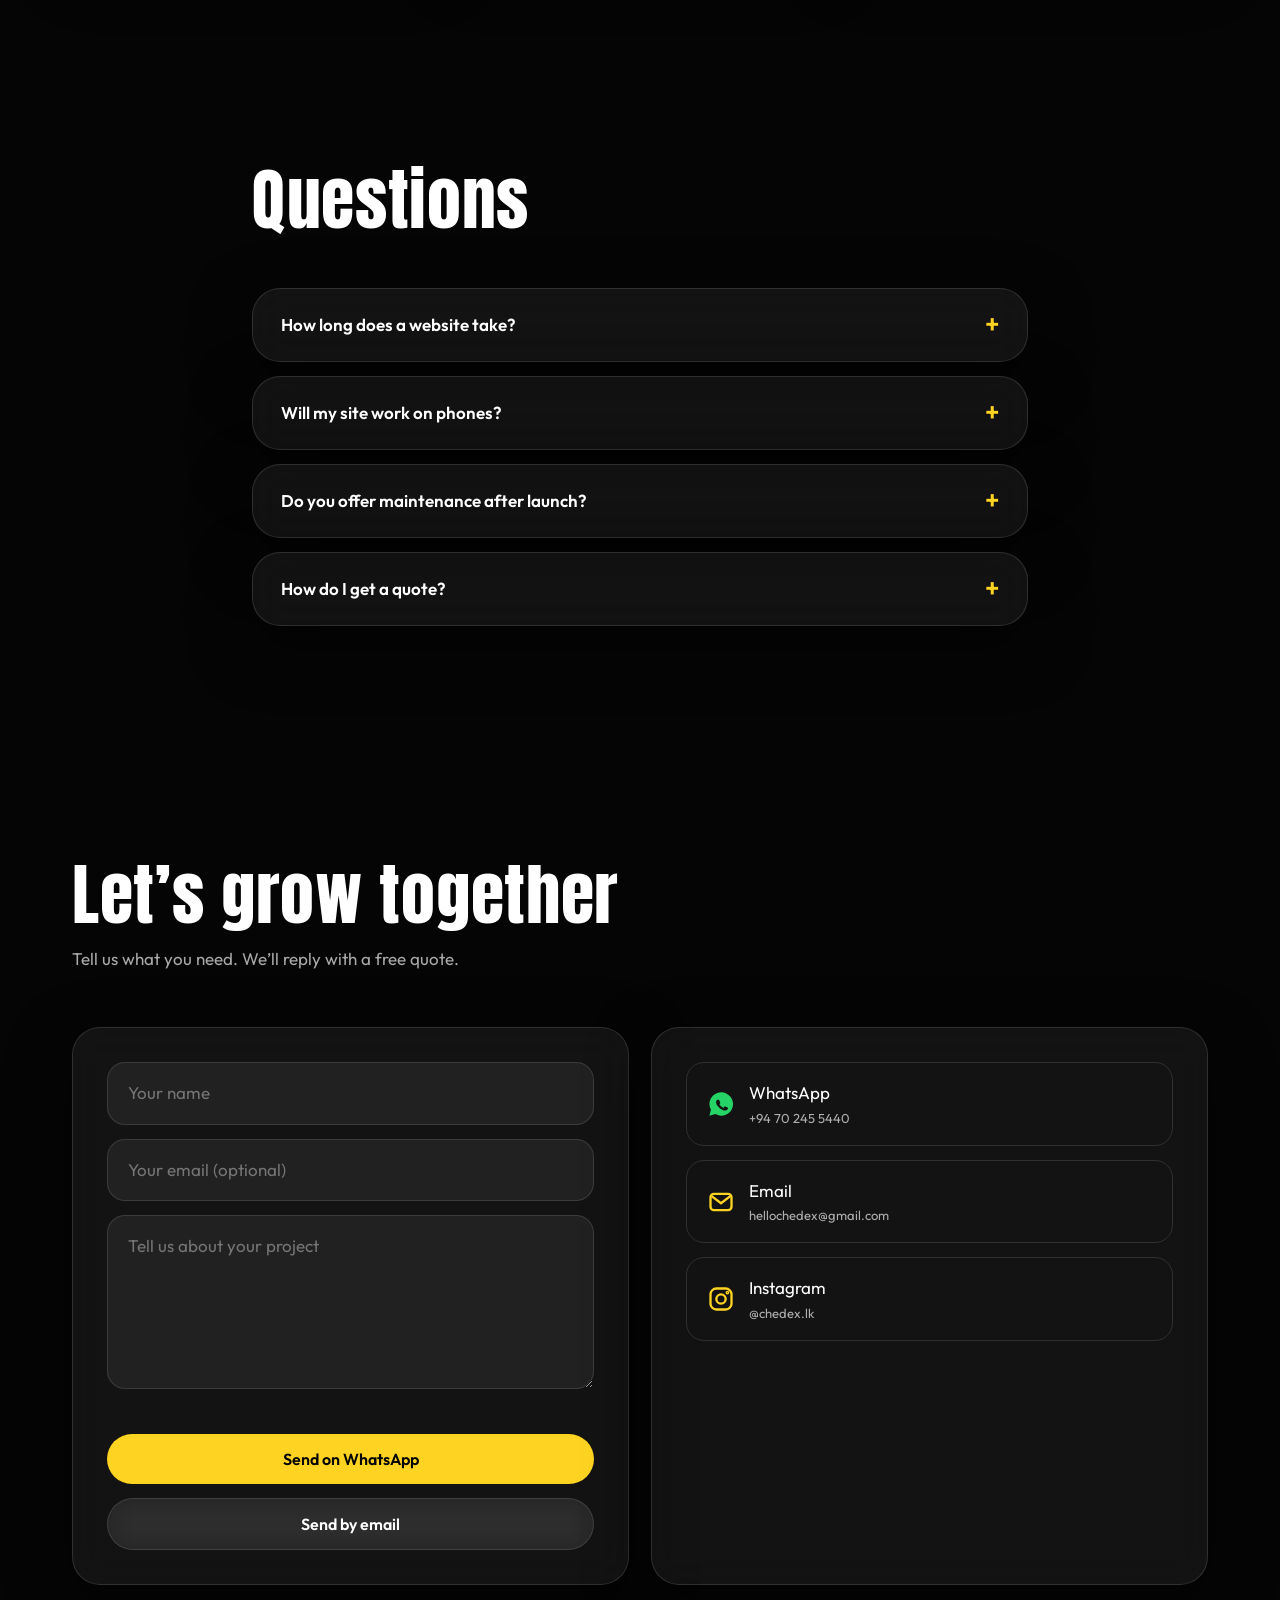
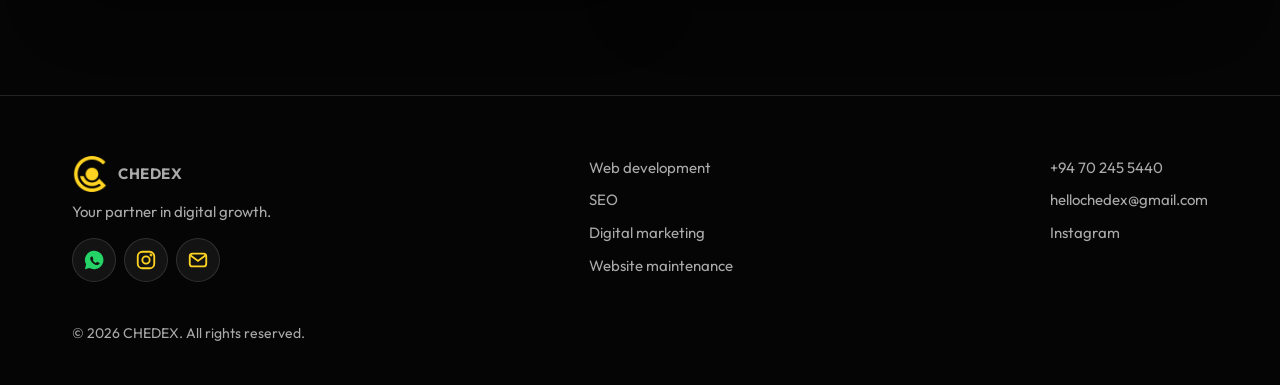
==== commit f4b4e5a9: "Add files via upload" ====
--- a/index.html
+++ b/index.html
@@ -50,7 +50,7 @@
     "height": 192
    },
    "image": "https://chedex.site/favicon-192.png",
-   "description": "Digital agency offering web development, SEO, digital marketing and website maintenance.",
+   "description": "Digital agency offering web development, SEO, digital marketing, graphic design and website maintenance.",
    "email": "hellochedex@gmail.com",
    "telephone": "+94702455440",
    "contactPoint": {
@@ -101,7 +101,7 @@
    "name": "CHEDEX",
    "url": "https://chedex.site/",
    "image": "https://chedex.site/favicon-192.png",
-   "description": "Digital agency offering web development, SEO, digital marketing and website maintenance.",
+   "description": "Digital agency offering web development, SEO, digital marketing, graphic design and website maintenance.",
    "email": "hellochedex@gmail.com",
    "telephone": "+94702455440",
    "areaServed": {
@@ -157,6 +157,22 @@
        "name": "Digital marketing",
        "description": "Social content and campaigns that build your brand and keep your inbox busy.",
        "url": "https://chedex.site/#digital-marketing",
+       "provider": {
+        "@id": "https://chedex.site/#organization"
+       },
+       "areaServed": {
+        "@type": "Country",
+        "name": "Sri Lanka"
+       }
+      }
+     },
+     {
+      "@type": "Offer",
+      "itemOffered": {
+       "@type": "Service",
+       "name": "Graphic design",
+       "description": "Social media designs, promotional graphics, ad creatives and business materials that keep your brand consistent.",
+       "url": "https://chedex.site/#graphic-design",
        "provider": {
         "@id": "https://chedex.site/#organization"
        },
@@ -358,6 +374,51 @@
 .fab svg{width:26px}
 .rv{opacity:0;transform:translateY(28px);transition:opacity .8s,transform .8s}.rv.in{opacity:1;transform:none}
 @media(max-width:860px){.links{display:none}#menu{display:grid}.links.open{display:flex;position:absolute;top:70px;left:0;right:0;flex-direction:column;padding:24px;border-radius:28px;background:var(--bg2);border:1px solid var(--bd);gap:18px}.contact{grid-template-columns:1fr}section{padding:80px 0}.nav-cta{display:none}}
+/* services 3d */
+#services{padding:0;overflow:clip}
+.sv-stage{padding:96px 0 26px;display:flex;flex-direction:column;gap:18px}
+.sv-head{display:flex;justify-content:space-between;align-items:flex-end;gap:20px;flex-wrap:wrap}
+.sv-head h2{font-size:clamp(34px,4.6vw,60px)}.sv-head .sub{margin-top:10px}
+.sv-count{font:400 clamp(44px,6vw,76px) Anton;color:var(--yt);line-height:1;text-shadow:0 0 30px rgba(255,211,33,.35)}.sv-count small{font-size:.36em;color:var(--mut);margin-left:6px;text-shadow:none}
+.sv-prog{height:3px;border-radius:3px;background:var(--bd);overflow:hidden;margin-top:18px}.sv-prog i{display:block;height:100%;background:var(--y);box-shadow:0 0 14px var(--y);transform:scaleX(0);transform-origin:0 50%}
+.sv-hint{font-size:13px;color:var(--mut);margin-top:10px;letter-spacing:.06em;text-transform:uppercase}.sv-hint .d{display:none}
+.sv-view{position:relative}
+.sv-track{position:relative;display:flex;gap:16px;overflow-x:auto;scroll-snap-type:x mandatory;padding:10px 9vw 22px;scrollbar-width:none;overscroll-behavior-x:contain;-webkit-overflow-scrolling:touch}
+.sv-track::-webkit-scrollbar{display:none}
+.sv-card{--w:82vw;flex:0 0 var(--w);scroll-snap-align:center;min-width:0}
+.sv-in{height:100%;display:flex;flex-direction:column;border-radius:32px;overflow:hidden;background:var(--gl);border:1px solid var(--bd);backdrop-filter:blur(14px);-webkit-backdrop-filter:blur(14px);box-shadow:var(--sh);transform:perspective(900px) rotateX(var(--rx,0deg)) rotateY(var(--ry,0deg));transition:transform .25s ease-out,border-color .5s,box-shadow .5s}
+.sv-card.on .sv-in{border-color:rgba(255,211,33,.5);box-shadow:0 30px 90px rgba(255,211,33,.16)}
+:root[data-theme=light] .sv-card.on .sv-in{border-color:var(--yt);box-shadow:0 24px 70px rgba(154,111,0,.22)}
+.sv-vis{position:relative;flex:0 0 250px;overflow:hidden;color:#fff;background:radial-gradient(70% 90% at 50% 0%,rgba(255,211,33,.2),transparent 70%),#0b0c0f;border-bottom:1px solid var(--bd)}
+.sv-txt{padding:24px 28px 28px;display:flex;flex-direction:column;align-items:flex-start;gap:10px;flex:1}
+.sv-top{display:flex;align-items:center;gap:14px;width:100%}.sv-top .badge{margin:0;width:48px;height:48px;border-radius:15px}.sv-top .badge svg{width:24px}
+.sv-top b{margin-left:auto;font:400 22px Anton;color:var(--yt);opacity:.8}
+.sv-txt h3{font-size:clamp(28px,3vw,40px)}.sv-txt p{color:var(--mut);font-size:16px}.sv-txt .btn{margin-top:auto;padding:13px 24px}
+.sv-js .sv-txt>*{opacity:.35;transform:translateY(12px);transition:opacity .6s,transform .6s}
+.sv-js .on .sv-txt>*{opacity:1;transform:none}.sv-js .on .sv-txt>:nth-child(2){transition-delay:.08s}.sv-js .on .sv-txt>:nth-child(3){transition-delay:.16s}.sv-js .on .sv-txt>:nth-child(4){transition-delay:.24s}
+.on .badge svg{animation:ico 3s ease-in-out infinite}@keyframes ico{50%{transform:rotate(-9deg) scale(1.15)}}
+.fl{position:absolute;padding:10px;border-radius:14px;background:rgba(24,26,32,.94);border:1px solid rgba(255,255,255,.12);box-shadow:0 14px 34px rgba(0,0,0,.5);font-size:11px;line-height:1.4;translate:calc(var(--d,0)*var(--z,20)*-1px) 0;rotate:var(--r,0deg);animation:fl 6s ease-in-out infinite;animation-delay:var(--t,0s)}
+.sv-card:not(.on) .fl{animation-play-state:paused}@keyframes fl{50%{transform:translateY(-8px)}}
+.ln{display:block;height:6px;border-radius:4px;background:rgba(255,255,255,.2);margin-top:6px}.yb{background:var(--y)}
+.dots{display:flex;gap:5px}.dots i{width:7px;height:7px;border-radius:50%;background:rgba(255,255,255,.28)}
+.p2{display:inline-block;margin-top:9px;background:var(--y);color:#000;border-radius:99px;padding:3px 10px;font-weight:600;font-size:10px}
+.mono{font:11px/1.6 ui-monospace,Menlo,Consolas,monospace}.cy{color:#7fd4ff}.yl{color:#FFD321}.gn{color:#3ddc84}
+.caret{display:inline-block;width:2px;height:12px;background:var(--y);margin-left:2px;vertical-align:-2px;animation:cr 1s steps(1) infinite}@keyframes cr{50%{opacity:0}}
+.chip{display:inline-block;background:var(--y);color:#000;font-weight:700;border-radius:6px;padding:0 6px;margin-right:6px}
+.gr{fill:none;stroke:#FFD321;stroke-width:3;stroke-linecap:round;stroke-linejoin:round;stroke-dasharray:200;stroke-dashoffset:200;animation:dr 3.4s ease-in-out infinite}@keyframes dr{60%,100%{stroke-dashoffset:0}}
+.bars{display:flex;align-items:flex-end;gap:4px;height:34px}.bars i{flex:1;background:var(--y);border-radius:3px 3px 0 0;transform-origin:bottom;animation:bg 2.4s ease-in-out infinite}.bars i:nth-child(2){animation-delay:.2s}.bars i:nth-child(3){animation-delay:.4s}.bars i:nth-child(4){animation-delay:.6s}@keyframes bg{50%{transform:scaleY(.6)}}
+.row{display:flex;justify-content:space-between;gap:10px;padding:4px 0;border-top:1px solid rgba(255,255,255,.08)}.row:first-of-type{border:0}
+.ring{stroke-dasharray:163;stroke-dashoffset:163;animation:rg 3.2s ease-in-out infinite}@keyframes rg{60%,100%{stroke-dashoffset:3}}
+.sw{display:flex;gap:5px;margin-top:6px}.sw i{width:20px;height:20px;border-radius:50%}
+@media(prefers-reduced-motion:reduce){.gr{stroke-dashoffset:0}.ring{stroke-dashoffset:3}.sv-js .sv-txt>*{opacity:1;transform:none}}
+@media(min-width:861px){.sv-hint .m{display:none}.sv-hint .d{display:inline}}
+.sv-3d{height:calc(100vh + 300vh);height:calc(100svh + 300svh)}
+.sv-3d .sv-stage{position:sticky;top:0;height:100vh;height:100svh;overflow:hidden}
+.sv-3d .sv-view{flex:1;min-height:0;perspective:1500px;perspective-origin:50% 38%}
+.sv-3d .sv-track{display:block;height:100%;padding:0;overflow:visible;transform-style:preserve-3d;scroll-snap-type:none}
+.sv-3d .sv-card{--w:min(660px,70vw);position:absolute;left:50%;top:0;width:var(--w);margin-left:calc(var(--w)/-2);height:min(100%,560px);will-change:transform,opacity}
+.sv-3d .sv-vis{flex:1 1 52%}
+@media(max-width:860px){.sv-vis{flex-basis:230px}.sv-txt{padding:20px 22px 24px}}
 @media(prefers-reduced-motion:reduce){*{animation:none!important;transition:none!important}.rv,.hero h1 b,.hero .sub,.cta{opacity:1;transform:none}}
 </style>
 </head>
@@ -386,19 +447,36 @@
 <h1><span><b>We build</b></span><span><b>websites that</b></span><span><b><i class="hl" style="font-style:normal">convert.</i></b></span></h1>
 <p class="sub">CHEDEX is a digital agency for web development, SEO, digital marketing and website care. We design sites that look premium and bring you customers.</p>
 <div class="cta"><a class="btn" href="https://wa.me/94702455440?text=Hi%20CHEDEX%2C%20I%27d%20like%20a%20free%20quote" target="_blank" rel="noopener">Get a free quote</a><a class="btn ghost" href="#work">View our work</a></div>
-<div class="stats"><div class="glass stat"><strong data-n="2">0</strong><span>Live demo sites</span></div><div class="glass stat"><strong data-n="4">0</strong><span>Core services</span></div><div class="glass stat"><strong data-n="100" data-s="%">0</strong><span>Mobile-ready builds</span></div></div>
+<div class="stats"><div class="glass stat"><strong data-n="2">0</strong><span>Live demo sites</span></div><div class="glass stat"><strong data-n="5">0</strong><span>Core services</span></div><div class="glass stat"><strong data-n="100" data-s="%">0</strong><span>Mobile-ready builds</span></div></div>
 </div></header>
 
-<div class="mq" aria-hidden="true"><div class="mq-track"><div class="mq-group"><span class="mq-card">Web Development</span><span class="mq-card">SEO</span><span class="mq-card">Digital Marketing</span><span class="mq-card">Website Maintenance</span></div><div class="mq-group"><span class="mq-card">Web Development</span><span class="mq-card">SEO</span><span class="mq-card">Digital Marketing</span><span class="mq-card">Website Maintenance</span></div></div></div>
-
-<section id="services" aria-labelledby="services-title"><div class="wrap">
-<div class="head rv"><h2 id="services-title">What we do</h2><p class="sub">Four services, one team. Open any service to see exactly what you get.</p></div>
-<div class="g4">
-<a class="glass card rv" href="#web-development"><div class="badge"><svg viewBox="0 0 24 24"><path d="m16 18 6-6-6-6M8 6l-6 6 6 6"/></svg></div><h3>Web development</h3><p>Fast, responsive websites and stores built around one goal: turning visitors into customers.</p><span class="more">Learn more →</span></a>
-<a class="glass card rv" href="#seo"><div class="badge"><svg viewBox="0 0 24 24"><circle cx="11" cy="11" r="7"/><path d="m21 21-4.3-4.3"/></svg></div><h3>SEO</h3><p>Technical and content SEO so people searching for you in Sri Lanka find you first.</p><span class="more">Learn more →</span></a>
-<a class="glass card rv" href="#digital-marketing"><div class="badge"><svg viewBox="0 0 24 24"><path d="M3 17l6-6 4 4 8-8M15 7h6v6"/></svg></div><h3>Digital marketing</h3><p>Social content and campaigns that build your brand and keep your inbox busy.</p><span class="more">Learn more →</span></a>
-<a class="glass card rv" href="#website-maintenance"><div class="badge"><svg viewBox="0 0 24 24"><circle cx="12" cy="12" r="3"/><path d="M12 2v3M12 19v3M2 12h3M19 12h3M4.9 4.9l2.1 2.1M17 17l2.1 2.1M4.9 19.1 7 17M17 7l2.1-2.1"/></svg></div><h3>Website maintenance</h3><p>Updates, backups, security and quick fixes, so your site stays fast and online.</p><span class="more">Learn more →</span></a>
-</div></div></section>
+<div class="mq" aria-hidden="true"><div class="mq-track"><div class="mq-group"><span class="mq-card">Web Development</span><span class="mq-card">SEO</span><span class="mq-card">Digital Marketing</span><span class="mq-card">Graphic Design</span><span class="mq-card">Website Maintenance</span></div><div class="mq-group"><span class="mq-card">Web Development</span><span class="mq-card">SEO</span><span class="mq-card">Digital Marketing</span><span class="mq-card">Graphic Design</span><span class="mq-card">Website Maintenance</span></div></div></div>
+
+<section id="services" aria-labelledby="services-title"><div class="sv-stage">
+<div class="wrap" style="width:100%"><div class="sv-head"><div><h2 id="services-title">What we do</h2><p class="sub">Five services, one team. Explore each one, then open the service to see exactly what you get.</p></div><div class="sv-count" aria-live="polite"><span id="sv-n">01</span><small>/ 05</small></div></div>
+<div class="sv-prog" aria-hidden="true"><i id="sv-bar"></i></div><div class="sv-hint" aria-hidden="true"><span class="d">Scroll to explore ↓</span><span class="m">Swipe to explore →</span></div></div>
+<div class="sv-view"><div class="sv-track" id="sv-track">
+<article class="sv-card" aria-label="1 of 5: Web development"><div class="sv-in"><div class="sv-vis" aria-hidden="true"><div class="fl" style="left:6%;top:11%;width:58%;--z:26;--r:-3deg"><div class="dots"><i></i><i></i><i></i></div><span class="ln yb" style="height:36px;margin-top:9px;border-radius:8px"></span><span class="ln" style="width:80%"></span><span class="ln" style="width:55%"></span><b class="p2">Get started</b></div>
+<div class="fl mono" style="right:5%;top:28%;width:50%;--z:48;--r:3deg;--t:-2s"><span class="cy">&lt;section&gt;</span><br>&nbsp;&nbsp;<span class="yl">&lt;h1&gt;</span>Convert<span class="yl">&lt;/h1&gt;</span><br>&nbsp;&nbsp;<span class="cy">&lt;a</span> href=<span class="gn">"#quote"</span><span class="cy">&gt;</span><br><span class="cy">&lt;/section&gt;</span></div>
+<div class="fl" style="left:12%;bottom:8%;--z:70;--t:-4s;padding:8px 12px"><b class="yl">98</b> speed score</div></div><div class="sv-txt"><div class="sv-top"><div class="badge"><svg viewBox="0 0 24 24"><path d="m16 18 6-6-6-6M8 6l-6 6 6 6"/></svg></div><b>01</b></div><h3>Web development</h3><p>Fast, responsive websites and stores built around one goal: turning visitors into customers.</p><a class="btn" href="#web-development">Explore Service <span aria-hidden="true">→</span></a></div></div></article>
+<article class="sv-card" aria-label="2 of 5: SEO"><div class="sv-in"><div class="sv-vis" aria-hidden="true"><div class="fl" style="left:7%;top:9%;width:84%;--z:18;display:flex;align-items:center;gap:8px;border-radius:99px;padding:9px 14px"><svg width="14" height="14" viewBox="0 0 24 24" fill="none" stroke="#FFD321" stroke-width="2.5" stroke-linecap="round"><circle cx="11" cy="11" r="7"/><path d="m21 21-4.3-4.3"/></svg>best cafe in Colombo<span class="caret"></span></div>
+<div class="fl" style="left:7%;top:33%;width:52%;--z:34;--r:-2deg;--t:-1s"><span class="chip">#1</span><b>yourbusiness.lk</b><span class="ln" style="width:90%"></span><span class="ln" style="width:65%"></span></div>
+<div class="fl" style="right:5%;bottom:8%;width:44%;--z:56;--r:3deg;--t:-3s"><svg viewBox="0 0 120 60" width="100%" height="44"><polyline class="gr" points="2,54 24,44 44,48 70,26 92,30 118,6"/></svg><b class="yl">+312%</b> traffic</div>
+<div class="fl" style="left:9%;bottom:10%;--z:72;--t:-2s;padding:8px 12px">Page <b class="yl">1</b> ranking</div></div><div class="sv-txt"><div class="sv-top"><div class="badge"><svg viewBox="0 0 24 24"><circle cx="11" cy="11" r="7"/><path d="m21 21-4.3-4.3"/></svg></div><b>02</b></div><h3>SEO</h3><p>Technical and content SEO so people searching for you in Sri Lanka find you first.</p><a class="btn" href="#seo">Explore Service <span aria-hidden="true">→</span></a></div></div></article>
+<article class="sv-card" aria-label="3 of 5: Digital marketing"><div class="sv-in"><div class="sv-vis" aria-hidden="true"><div class="fl" style="left:7%;top:10%;width:34%;--z:30;--r:-6deg"><div style="aspect-ratio:1.3;border-radius:9px;background:linear-gradient(135deg,#FFD321,#f59e0b)"></div><span class="ln" style="width:70%"></span><span style="display:block;margin-top:6px">&#9829; 2.4k</span></div>
+<div class="fl" style="left:42%;top:20%;width:26%;--z:52;--r:5deg;--t:-2s;background:linear-gradient(160deg,#2b1250,#8B4FD8);text-align:center;padding:14px 6px"><b style="font:400 20px/1 Anton">SALE<br>50%</b></div>
+<div class="fl" style="right:5%;top:11%;width:26%;--z:70;--t:-1s"><div class="bars"><i style="height:40%"></i><i style="height:65%"></i><i style="height:50%"></i><i style="height:95%"></i></div><b class="yl">+248%</b> reach</div>
+<div class="fl" style="right:7%;bottom:9%;--z:40;--t:-3s;padding:8px 12px"><span class="gn">&#9679;</span> Campaign live</div></div><div class="sv-txt"><div class="sv-top"><div class="badge"><svg viewBox="0 0 24 24"><path d="M3 17l6-6 4 4 8-8M15 7h6v6"/></svg></div><b>03</b></div><h3>Digital marketing</h3><p>Social content and campaigns that build your brand and keep your inbox busy.</p><a class="btn" href="#digital-marketing">Explore Service <span aria-hidden="true">→</span></a></div></div></article>
+<article class="sv-card" aria-label="4 of 5: Graphic design"><div class="sv-in"><div class="sv-vis" aria-hidden="true"><div class="fl" style="left:7%;top:9%;width:28%;height:80%;--z:28;--r:-5deg;background:linear-gradient(160deg,#FFD321,#ff8a00);color:#000;border:0"><b style="font:400 46px/1 Anton">Aa</b><span class="ln" style="background:#000;width:70%;opacity:.8"></span><span class="ln" style="background:#000;width:45%;opacity:.5"></span><i style="display:block;width:42%;aspect-ratio:1;border-radius:50%;background:#000;margin-top:14px"></i></div>
+<div class="fl" style="left:37%;top:13%;width:29%;--z:50;--r:4deg;--t:-2s">Brand colors<div class="sw"><i style="background:#FFD321"></i><i style="background:#fff"></i><i style="background:#8B4FD8"></i><i style="background:#3a3f4b"></i></div></div>
+<div class="fl" style="right:6%;top:10%;width:25%;--z:66;--r:-3deg;--t:-1s;text-align:center"><svg viewBox="0 0 40 40" width="100%" height="48" fill="none" stroke="#FFD321" stroke-width="2.5"><path d="M6 32C10 6 28 6 34 32"/><circle cx="6" cy="32" r="2.5" fill="#fff"/><circle cx="34" cy="32" r="2.5" fill="#fff"/><circle cx="20" cy="9" r="2.5" fill="#fff"/></svg>Logo</div>
+<div class="fl" style="left:38%;bottom:9%;width:25%;--z:36;--r:-2deg;--t:-3s;background:linear-gradient(135deg,#2b1250,#8B4FD8);text-align:center"><b style="font:400 18px/1.1 Anton">NEW<br>POST</b></div>
+<div class="fl" style="right:5%;bottom:10%;--z:80;--t:-4s;padding:8px 12px"><b class="yl">Anton</b> / Outfit</div></div><div class="sv-txt"><div class="sv-top"><div class="badge"><svg viewBox="0 0 24 24"><path d="m12 19 7-7 3 3-7 7-3-3z"/><path d="m18 13-1.5-7.5L2 2l3.5 14.5L13 18l5-5z"/><path d="m2 2 7.6 7.6"/><circle cx="11" cy="11" r="2"/></svg></div><b>04</b></div><h3>Graphic design</h3><p>Social posts, ads, posters and brand materials that look professional and keep your brand consistent.</p><a class="btn" href="#graphic-design">Explore Service <span aria-hidden="true">→</span></a></div></div></article>
+<article class="sv-card" aria-label="5 of 5: Website maintenance"><div class="sv-in"><div class="sv-vis" aria-hidden="true"><div class="fl" style="left:6%;top:10%;width:56%;--z:24;--r:-2deg"><div class="row"><span>Backup</span><span class="gn">&#10003; done</span></div><div class="row"><span>SSL</span><span class="gn">&#10003; secure</span></div><div class="row"><span>Updates</span><span class="yl">0 pending</span></div></div>
+<div class="fl" style="right:6%;top:14%;--z:50;--r:3deg;--t:-2s;text-align:center"><svg viewBox="0 0 64 64" width="64" height="64" fill="none" stroke-width="6" stroke-linecap="round"><circle cx="32" cy="32" r="26" stroke="rgba(255,255,255,.12)"/><circle class="ring" cx="32" cy="32" r="26" stroke="#FFD321" transform="rotate(-90 32 32)"/><text x="32" y="37" text-anchor="middle" fill="#fff" stroke="none" font-size="16" font-weight="700">98</text></svg>speed</div>
+<div class="fl" style="left:12%;bottom:9%;width:36%;--z:68;--t:-1s"><b class="yl">99.99%</b> uptime<div class="bars" style="height:18px;margin-top:6px"><i style="height:90%"></i><i style="height:100%"></i><i style="height:95%"></i><i style="height:100%"></i></div></div>
+<div class="fl" style="right:8%;bottom:9%;--z:36;--t:-3s;padding:8px 12px"><span class="gn">&#9679;</span> Protected</div></div><div class="sv-txt"><div class="sv-top"><div class="badge"><svg viewBox="0 0 24 24"><circle cx="12" cy="12" r="3"/><path d="M12 2v3M12 19v3M2 12h3M19 12h3M4.9 4.9l2.1 2.1M17 17l2.1 2.1M4.9 19.1 7 17M17 7l2.1-2.1"/></svg></div><b>05</b></div><h3>Website maintenance</h3><p>Updates, backups, security and quick fixes, so your site stays fast and online.</p><a class="btn" href="#website-maintenance">Explore Service <span aria-hidden="true">→</span></a></div></div></article>
+</div></div></div></section>
 
 <section id="work" aria-labelledby="work-title"><div class="wrap">
 <div class="head rv"><h2 id="work-title">Demo projects</h2><p class="sub">Open the live sites and see what we can build for your business.</p></div>
@@ -500,10 +578,13 @@
 'digital-marketing':{t:'Digital marketing',a:'Grow your',b:'audience.',tag:'Digital marketing',intro:'Great posts, smart campaigns and clear tracking, so more of the right people know your brand and message you.',
 f:[['Social media content','Posts and carousels designed in your brand style.'],['Brand identity','Consistent colors, fonts and tone across every channel.'],['Paid ad campaigns','Facebook and Instagram ads aimed at the right audience.'],['Lead generation','Offers and landing pages that turn views into enquiries.'],['WhatsApp and email','Follow-up campaigns that bring customers back.'],['Performance tracking','Simple reports that show what is working.']],
 s:[['Strategy','We set goals, audience and a content plan.'],['Create and publish','We design content and run your campaigns.'],['Measure','We review results and improve every month.']]},
+'graphic-design':{t:'Graphic design',a:'Designs that',b:'stand out.',tag:'Graphic design',intro:'Professional graphic design for businesses: social media posts, promotional graphics, ads and print-ready materials that look sharp and stay true to your brand.',
+f:[['Social media designs','Posts, carousels and stories designed to stop the scroll.'],['Promotional graphics','Posters, flyers and offers that get noticed and drive enquiries.'],['Brand consistency','The same colors, fonts and style across every design you publish.'],['Ad creatives','Eye-catching Facebook and Instagram ad visuals made to perform.'],['Business materials','Logos, business cards, menus, brochures and letterheads.'],['Custom designs','Original work made for your business. Never a recycled template.']],
+s:[['Brief','You tell us about your brand, audience and what you need.'],['Design','We create concepts and refine them with your feedback.'],['Deliver','You receive final files, ready for social, web and print.']]},
 'website-maintenance':{t:'Website maintenance',a:'Keep your site',b:'running.',tag:'Website maintenance',intro:'A website needs care after launch. We keep yours updated, secure and fast, and fix problems before your customers notice.',
 f:[['Updates and backups','Regular updates and safe backups you can restore.'],['Security monitoring','We watch for threats and keep your site protected.'],['Speed tuning','Ongoing checks so pages stay quick.'],['Content changes','Send us text, photos or prices and we update the site.'],['Uptime checks','We know when your site goes down, and fix it fast.'],['Priority support','Message us on WhatsApp any time.']],
 s:[['Check','We review your site and set up monitoring.'],['Maintain','We update, back up and protect it every month.'],['Support','You message us, we fix it.']]}};
-const ICO={'web-development':'<path d="m16 18 6-6-6-6M8 6l-6 6 6 6"/>','seo':'<circle cx="11" cy="11" r="7"/><path d="m21 21-4.3-4.3"/>','digital-marketing':'<path d="M3 17l6-6 4 4 8-8M15 7h6v6"/>','website-maintenance':'<circle cx="12" cy="12" r="3"/><path d="M12 2v3M12 19v3M2 12h3M19 12h3M4.9 4.9l2.1 2.1M17 17l2.1 2.1M4.9 19.1 7 17M17 7l2.1-2.1"/>'};
+const ICO={'web-development':'<path d="m16 18 6-6-6-6M8 6l-6 6 6 6"/>','seo':'<circle cx="11" cy="11" r="7"/><path d="m21 21-4.3-4.3"/>','digital-marketing':'<path d="M3 17l6-6 4 4 8-8M15 7h6v6"/>','graphic-design':'<path d="m12 19 7-7 3 3-7 7-3-3z"/><path d="m18 13-1.5-7.5L2 2l3.5 14.5L13 18l5-5z"/><path d="m2 2 7.6 7.6"/><circle cx="11" cy="11" r="2"/>','website-maintenance':'<circle cx="12" cy="12" r="3"/><path d="M12 2v3M12 19v3M2 12h3M19 12h3M4.9 4.9l2.1 2.1M17 17l2.1 2.1M4.9 19.1 7 17M17 7l2.1-2.1"/>'};
 function render(k){const s=S[k],wa='https://wa.me/94702455440?text='+encodeURIComponent('Hi CHEDEX, I\u2019m interested in '+s.t+'.');
 $('#svc').innerHTML=`<header class="hero short"><div class="wrap"><a class="back" href="#services">\u2190 All services</a><div class="pill"><i></i>${s.tag}</div><h1>${s.a} <i class="hl" style="font-style:normal">${s.b}</i></h1><p class="sub" style="opacity:1;transform:none">${s.intro}</p><div class="cta" style="opacity:1;transform:none"><a class="btn" href="${wa}" target="_blank" rel="noopener">Get a free quote</a><a class="btn ghost" href="#work">See our work</a></div></div></header>
 <section style="padding-top:60px"><div class="wrap"><div class="head rv"><h2>What\u2019s included</h2></div><div class="g4">${s.f.map(f=>`<div class="glass card rv"><h3>${f[0]}</h3><p>${f[1]}</p></div>`).join('')}</div></div></section>
@@ -516,6 +597,26 @@
 $('#links').classList.remove('open');$('#menu').setAttribute('aria-expanded','false');
 if(isS){render(h);document.title=S[h].t+' | CHEDEX';scrollTo(0,0)}else{document.title='CHEDEX | Web Development, SEO & Digital Marketing in Sri Lanka';const el=h&&document.getElementById(h);el?el.scrollIntoView():scrollTo(0,0)}}
 $('#skip').onclick=e=>{e.preventDefault();const m=document.querySelector('[data-page]:not([hidden])');m.focus();m.scrollIntoView()};
+(()=>{const sec=$('#services'),trk=$('#sv-track'),cards=[...trk.children],n=cards.length,num=$('#sv-n'),bar=$('#sv-bar'),mqD=matchMedia('(min-width:861px)'),mqR=matchMedia('(prefers-reduced-motion:reduce)');
+let d3=false,act=-1,cur=0,tgt=0,raf=0;sec.classList.add('sv-js');
+const setAct=i=>{if(i===act)return;act=i;cards.forEach((c,j)=>c.classList.toggle('on',j===i));num.textContent='0'+(i+1)},maxS=()=>sec.offsetHeight-innerHeight,go=()=>{if(!raf)raf=requestAnimationFrame(step)};
+function read(){if(d3){const m=maxS();tgt=m>0?Math.min(1,Math.max(0,-sec.getBoundingClientRect().top/m))*(n-1):0}else{const m=trk.scrollWidth-trk.clientWidth;tgt=cur=m>0?trk.scrollLeft/m*(n-1):0}go()}
+function step(){raf=0;if(d3){cur+=(tgt-cur)*.14;if(Math.abs(tgt-cur)<.002)cur=tgt;else go();const W=cards[0].offsetWidth;
+cards.forEach((c,i)=>{const d=i-cur,a=Math.abs(d),k=Math.min(a,2);c.style.setProperty('--d',d.toFixed(3));
+c.style.transform=`translate3d(${d*W*.9}px,0,${-k*120}px) rotateY(${Math.max(-1,Math.min(1,-d))*34}deg) scale(${1-Math.min(a,1)*.14})`;
+c.style.opacity=Math.max(0,1-k*.42).toFixed(2);c.style.pointerEvents=a>1.5?'none':''})}
+bar.style.transform='scaleX('+cur/(n-1)+')';setAct(Math.round(cur))}
+function mode(){const v=mqD.matches&&!mqR.matches;if(v===d3&&act!==-1){read();return}d3=v;sec.classList.toggle('sv-3d',v);
+if(!v)cards.forEach(c=>{c.style.transform=c.style.opacity=c.style.pointerEvents='';c.style.removeProperty('--d')});act=-1;read()}
+function goTo(i){if(d3)scrollTo({top:sec.getBoundingClientRect().top+scrollY+i/(n-1)*maxS(),behavior:'smooth'});else{const c=cards[i];trk.scrollTo({left:c.offsetLeft-(trk.clientWidth-c.offsetWidth)/2,behavior:'smooth'})}}
+addEventListener('scroll',read,{passive:true});addEventListener('resize',mode);trk.addEventListener('scroll',()=>{if(!d3)read()},{passive:true});
+mqD.addEventListener('change',mode);mqR.addEventListener('change',mode);
+cards.forEach((c,i)=>{const w=c.firstElementChild;
+c.addEventListener('click',e=>{if(i!==act&&!e.target.closest('a'))goTo(i)});
+c.addEventListener('focusin',()=>{if(i!==act&&d3)goTo(i)});
+c.addEventListener('pointermove',e=>{if(!d3||i!==act||e.pointerType!=='mouse')return;const r=c.getBoundingClientRect();w.style.setProperty('--ry',((e.clientX-r.left)/r.width-.5)*10+'deg');w.style.setProperty('--rx',-((e.clientY-r.top)/r.height-.5)*8+'deg')});
+c.addEventListener('pointerleave',()=>{w.style.setProperty('--ry','0deg');w.style.setProperty('--rx','0deg')})});
+mode()})();
 addEventListener('hashchange',route);route();
 </script>
 </body>
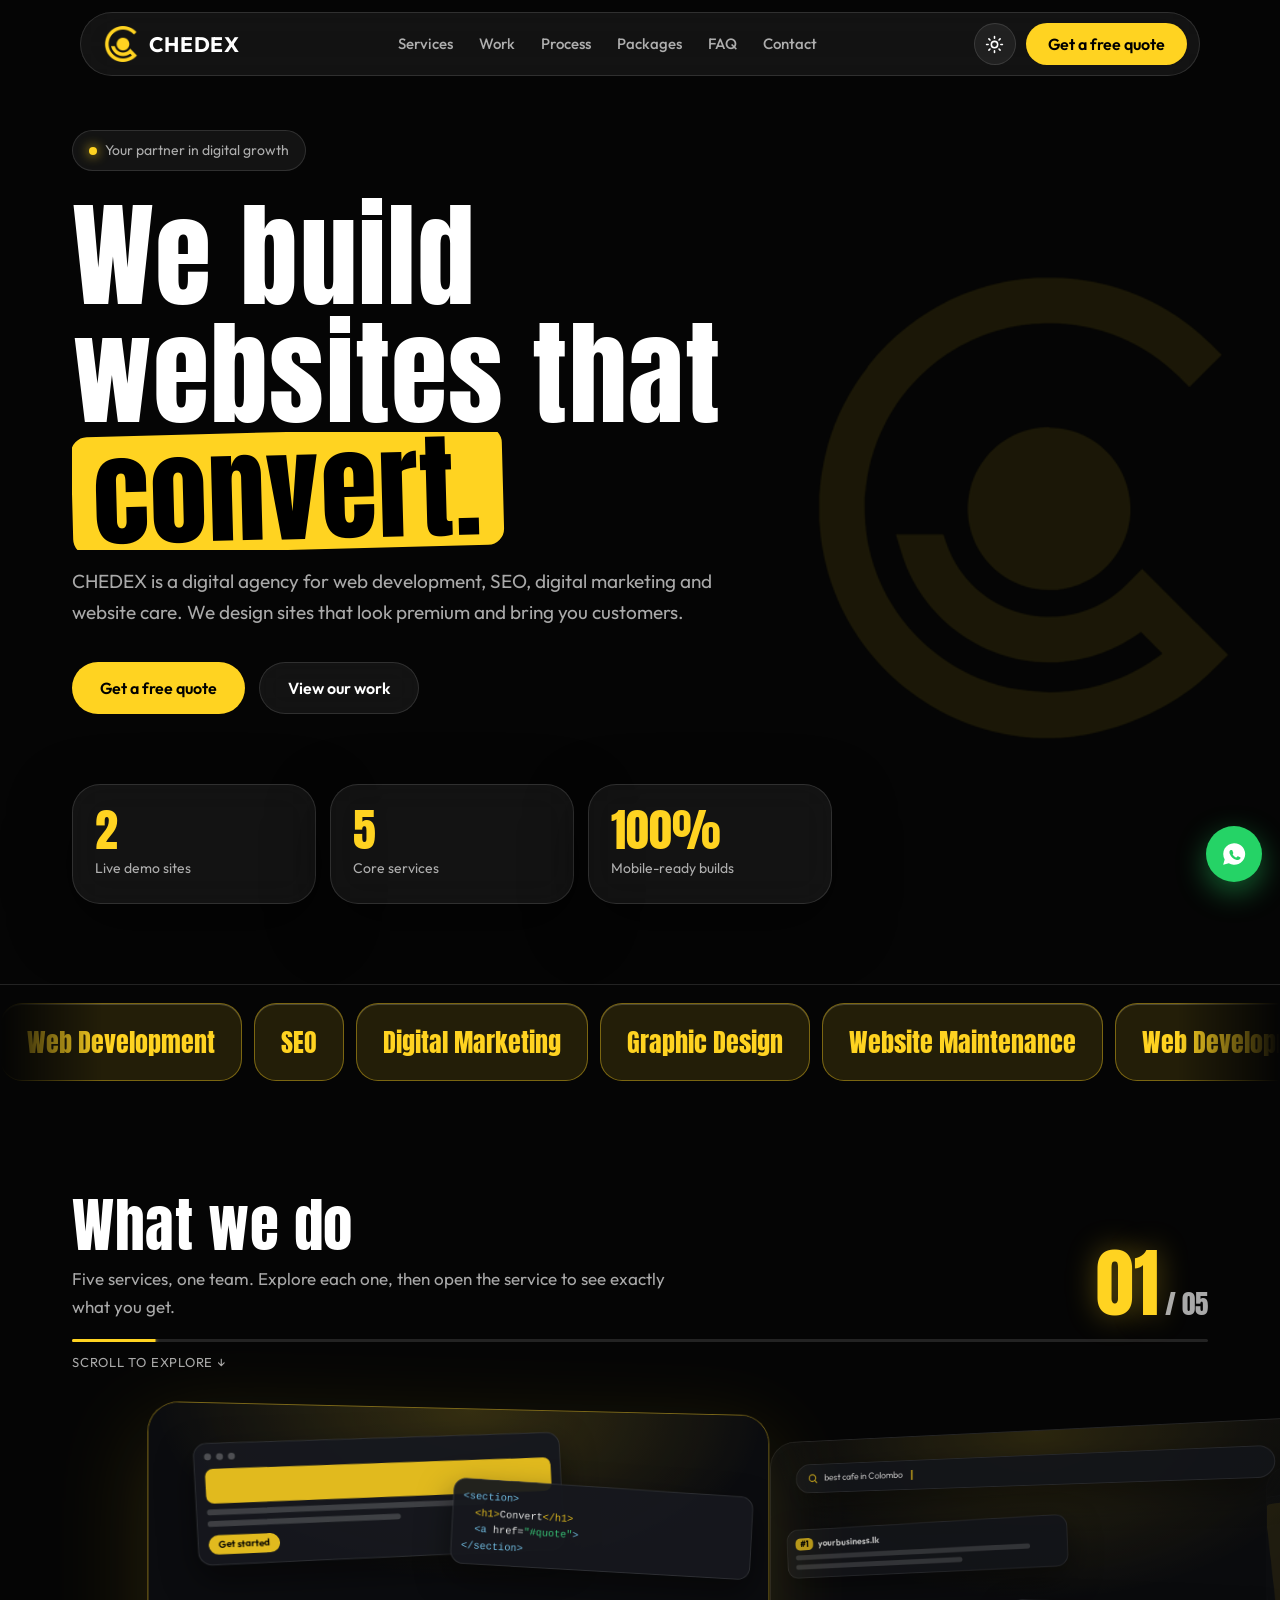
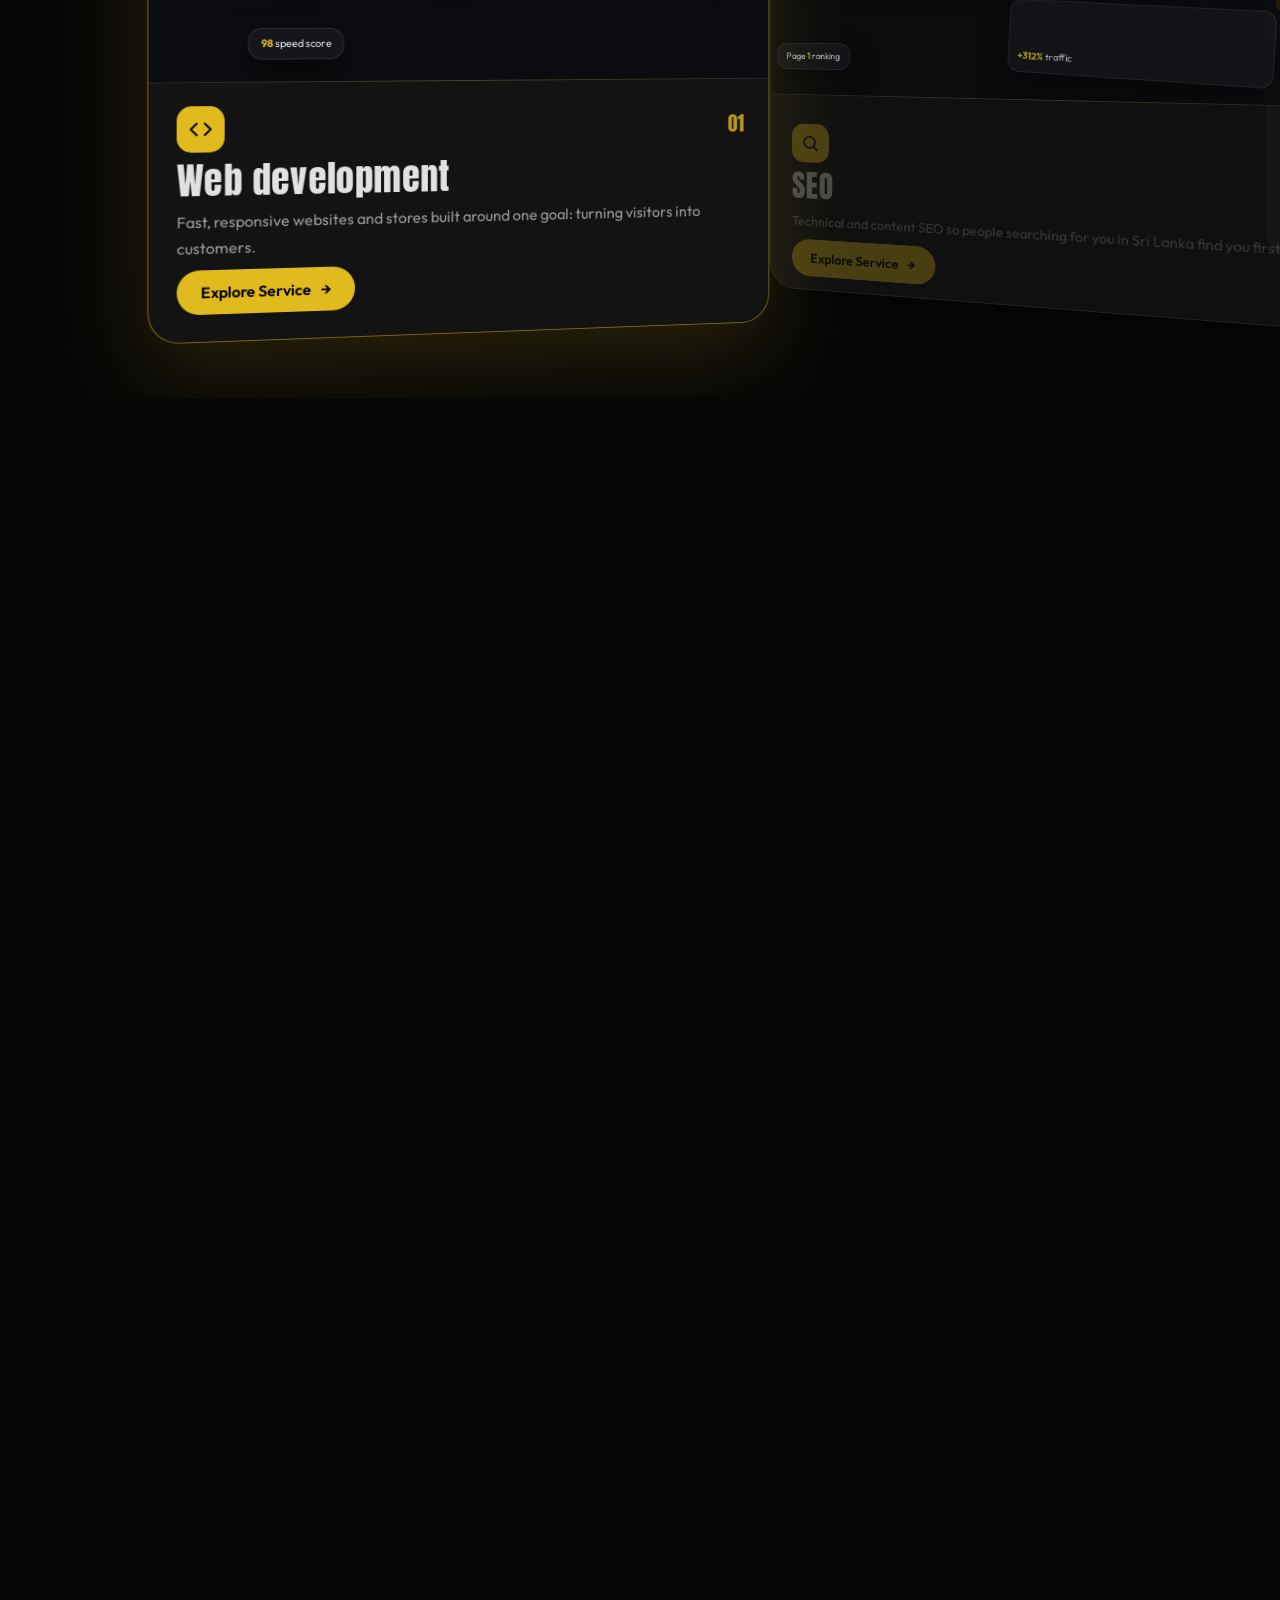
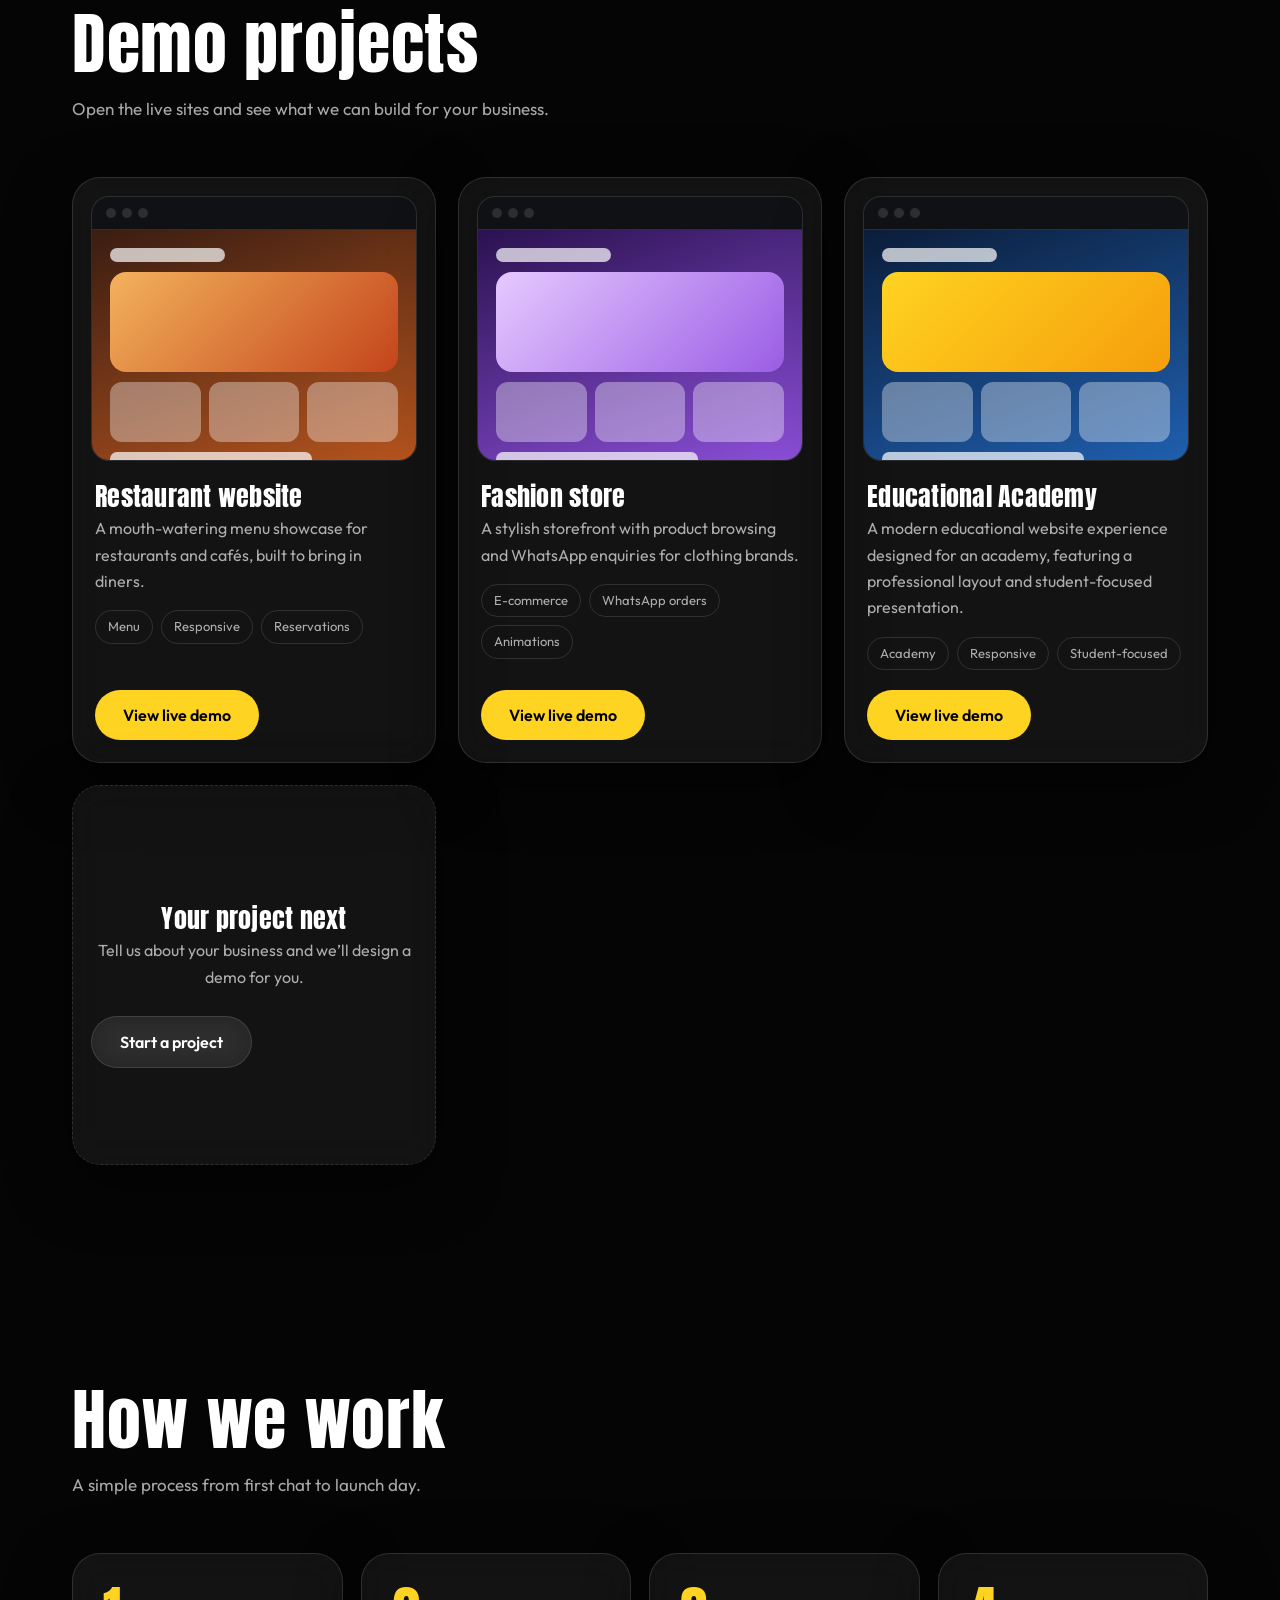
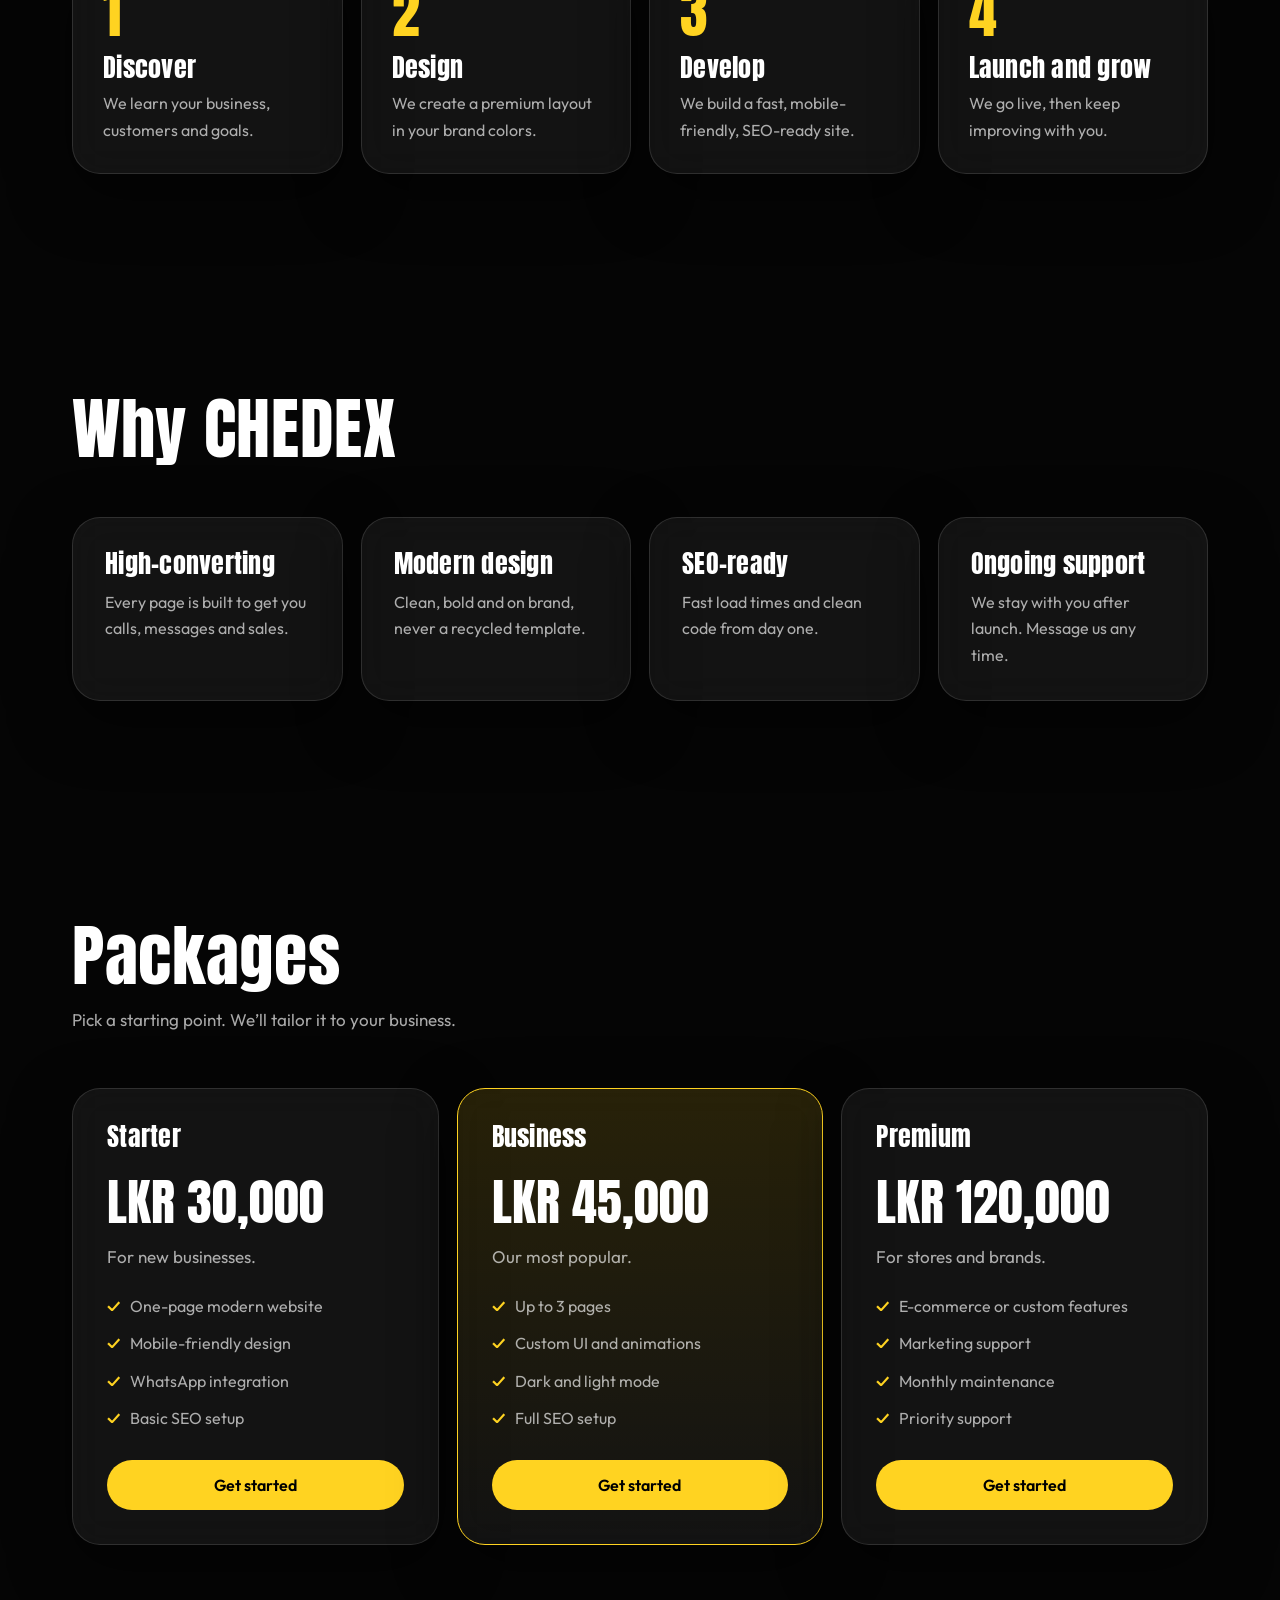
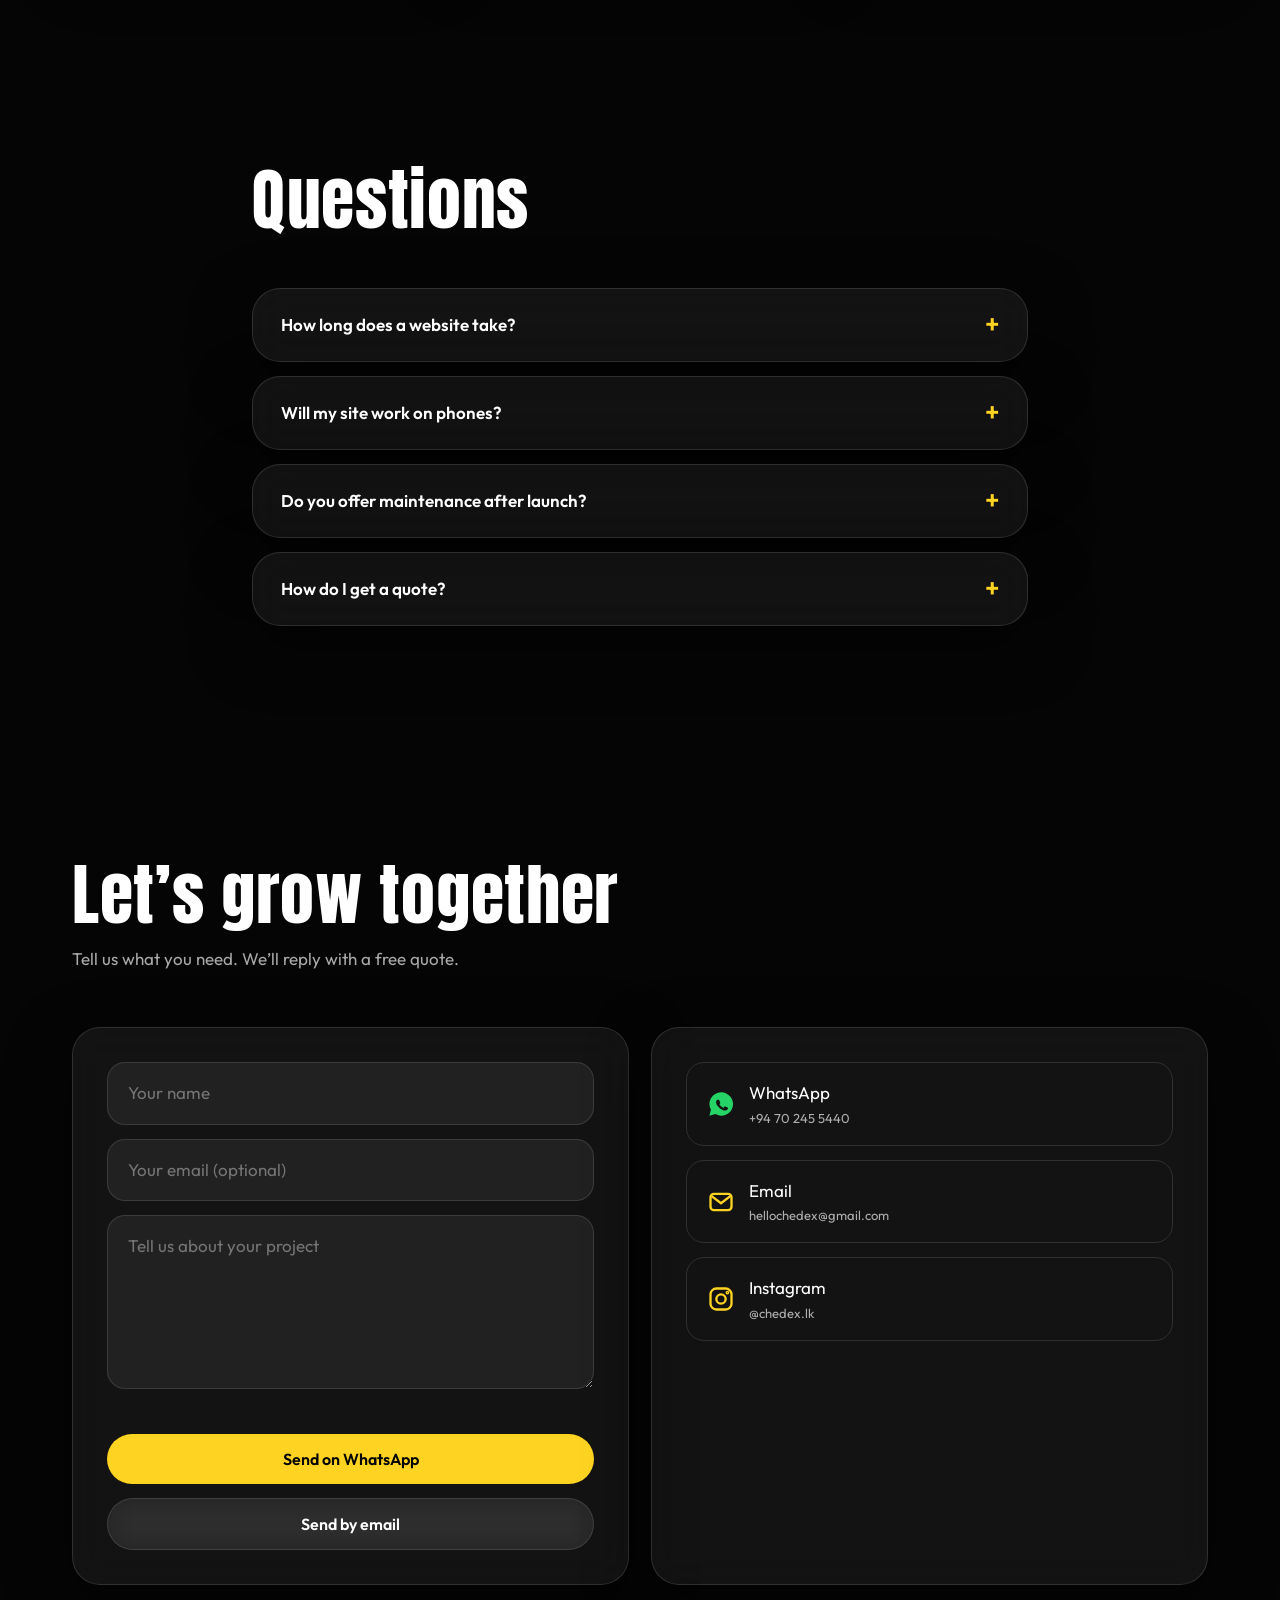
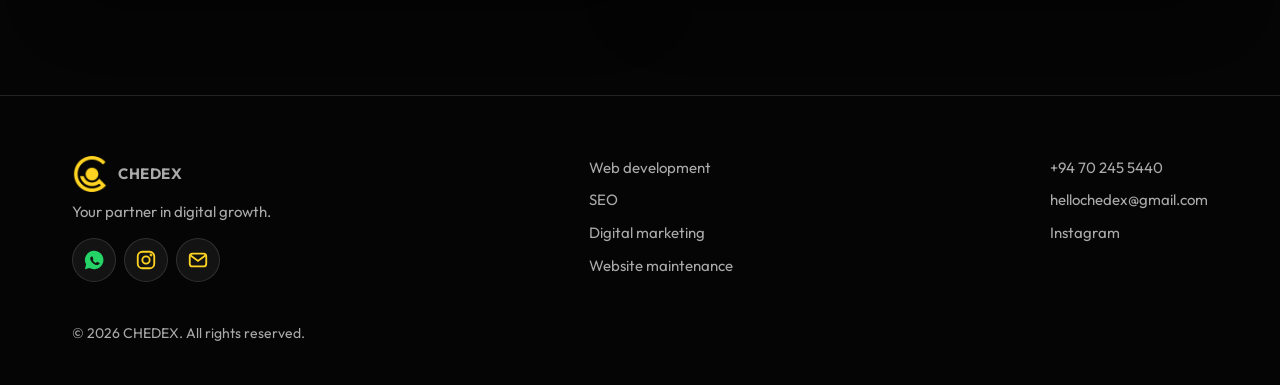
==== commit 0bdc3b77: "Update index.html" ====
--- a/index.html
+++ b/index.html
@@ -515,7 +515,7 @@
 <div class="head rv"><h2 id="pricing-title">Packages</h2><p class="sub">Pick a starting point. We’ll tailor it to your business.</p></div>
 <div class="g4" style="grid-template-columns:repeat(auto-fit,minmax(270px,1fr))">
 <div class="glass price rv"><h3>Starter</h3><div class="amt">LKR 30,000</div><p class="sub" style="margin:0">For new businesses.</p><ul><li>One-page modern website</li><li>Mobile-friendly design</li><li>WhatsApp integration</li><li>Basic SEO setup</li></ul><a class="btn" href="https://wa.me/94702455440?text=Hi%20CHEDEX%2C%20I%27m%20interested%20in%20the%20Starter%20package" target="_blank" rel="noopener">Get started</a></div>
-<div class="glass price pop rv"><h3>Business</h3><div class="amt">LKR 45,000</div><p class="sub" style="margin:0">Our most popular.</p><ul><li>Up to 8 pages</li><li>Custom UI and animations</li><li>Dark and light mode</li><li>Full SEO setup</li></ul><a class="btn" href="https://wa.me/94702455440?text=Hi%20CHEDEX%2C%20I%27m%20interested%20in%20the%20Business%20package" target="_blank" rel="noopener">Get started</a></div>
+<div class="glass price pop rv"><h3>Business</h3><div class="amt">LKR 45,000</div><p class="sub" style="margin:0">Our most popular.</p><ul><li>Up to 3 pages</li><li>Custom UI and animations</li><li>Dark and light mode</li><li>Full SEO setup</li></ul><a class="btn" href="https://wa.me/94702455440?text=Hi%20CHEDEX%2C%20I%27m%20interested%20in%20the%20Business%20package" target="_blank" rel="noopener">Get started</a></div>
 <div class="glass price rv"><h3>Premium</h3><div class="amt">LKR 120,000</div><p class="sub" style="margin:0">For stores and brands.</p><ul><li>E-commerce or custom features</li><li>Marketing support</li><li>Monthly maintenance</li><li>Priority support</li></ul><a class="btn" href="https://wa.me/94702455440?text=Hi%20CHEDEX%2C%20I%27m%20interested%20in%20the%20Premium%20package" target="_blank" rel="noopener">Get started</a></div>
 </div></div></section>
 
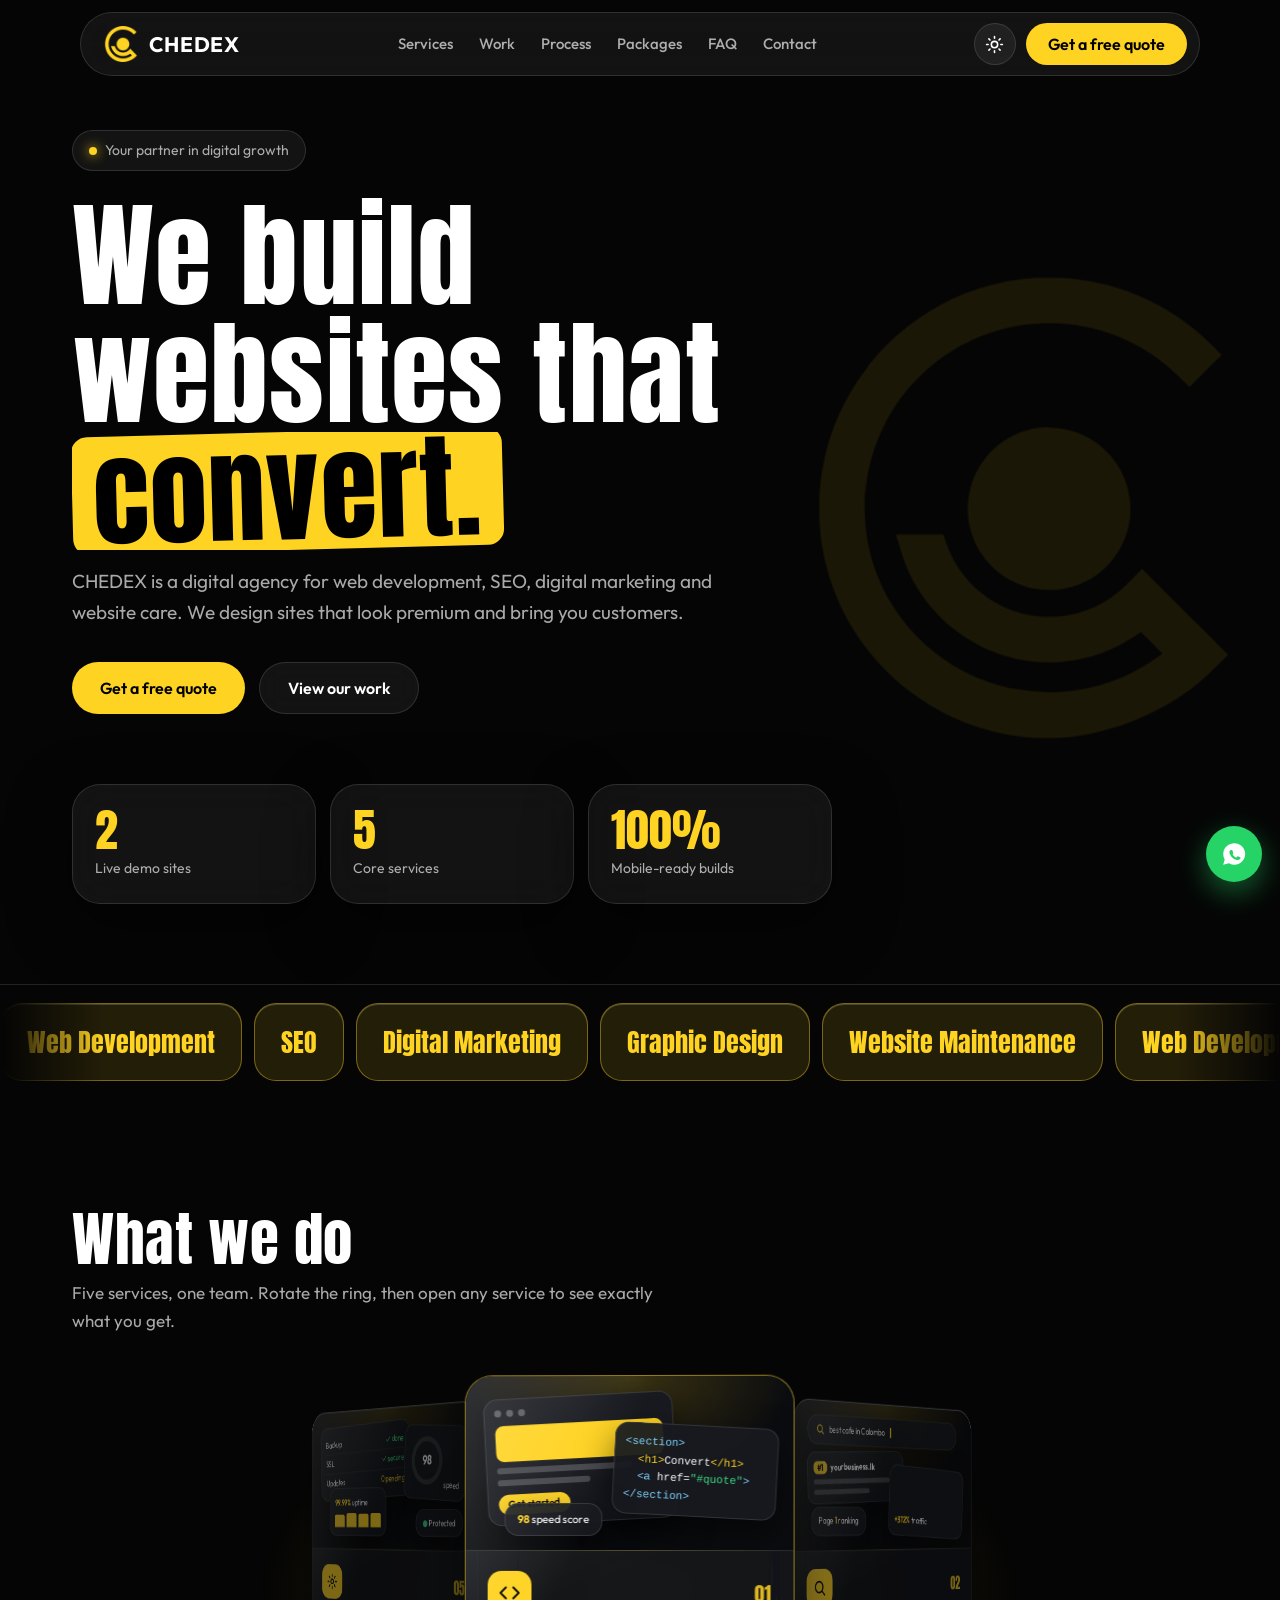
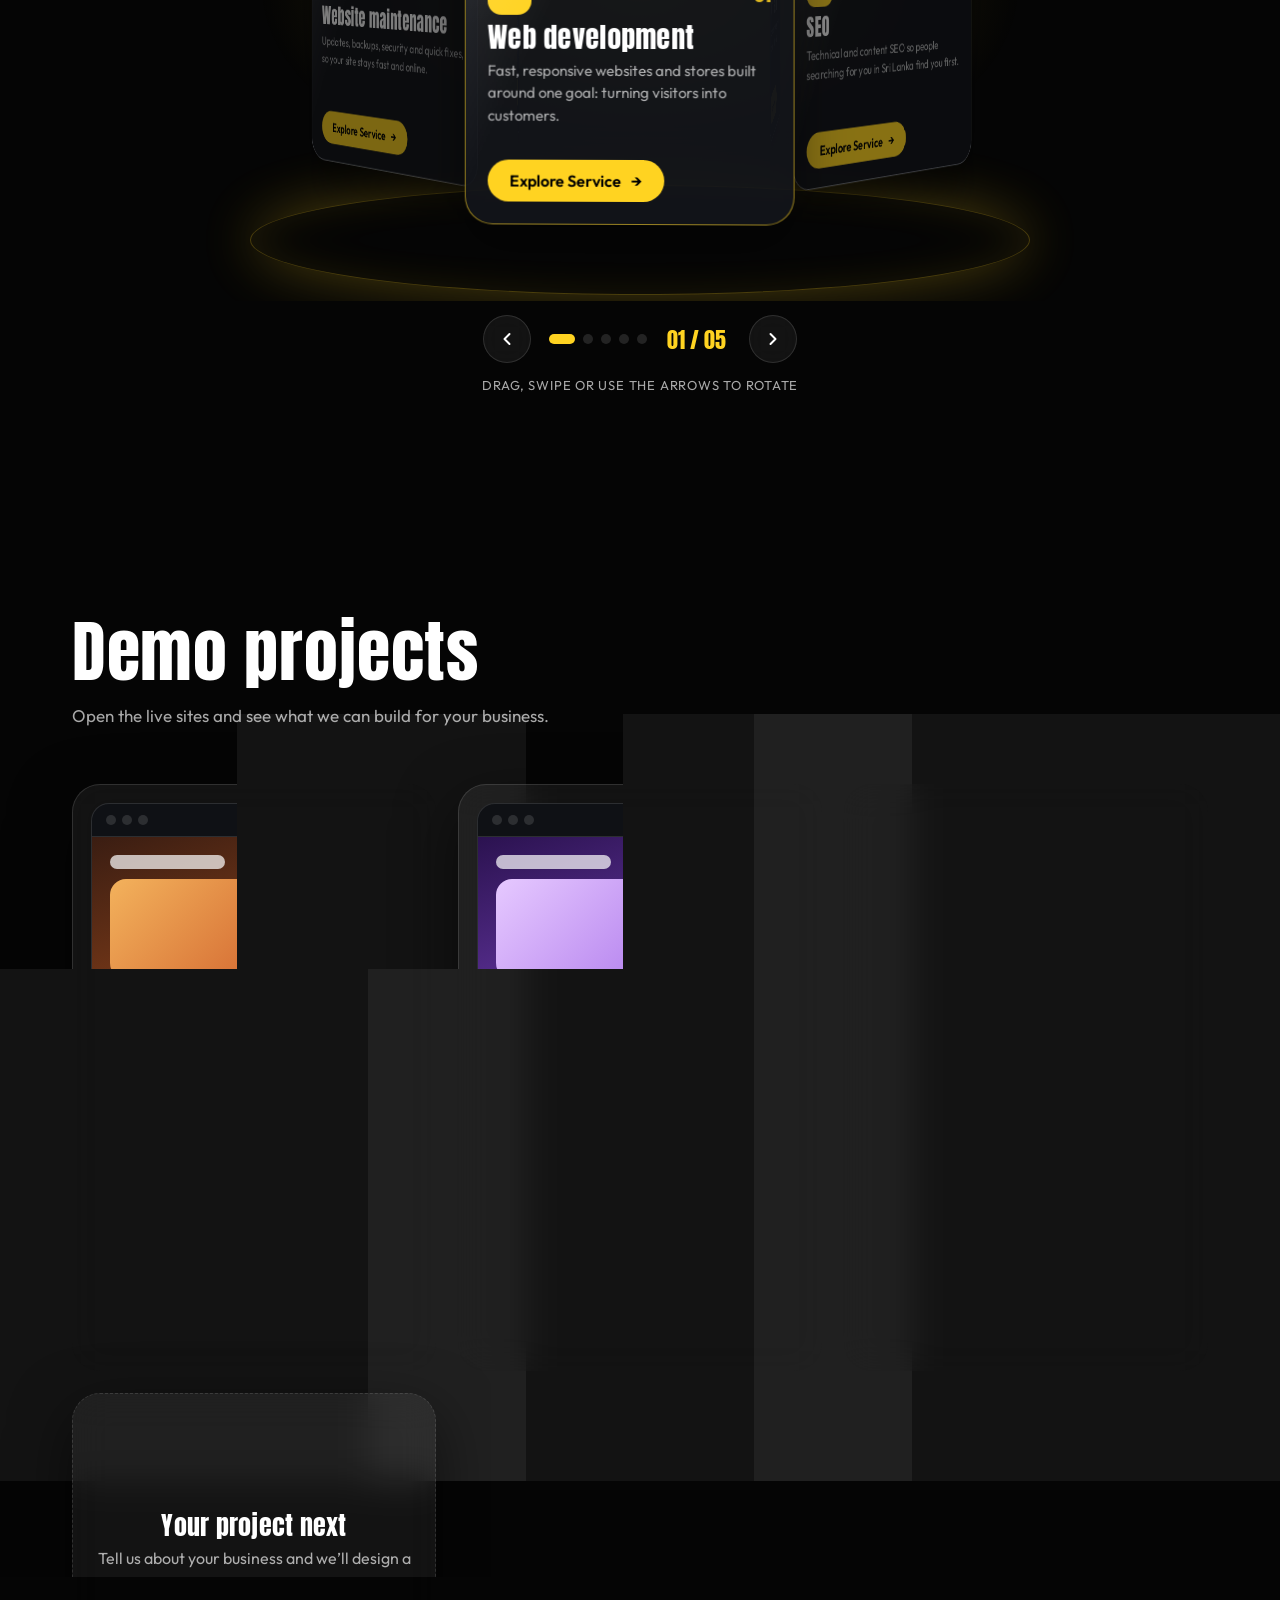
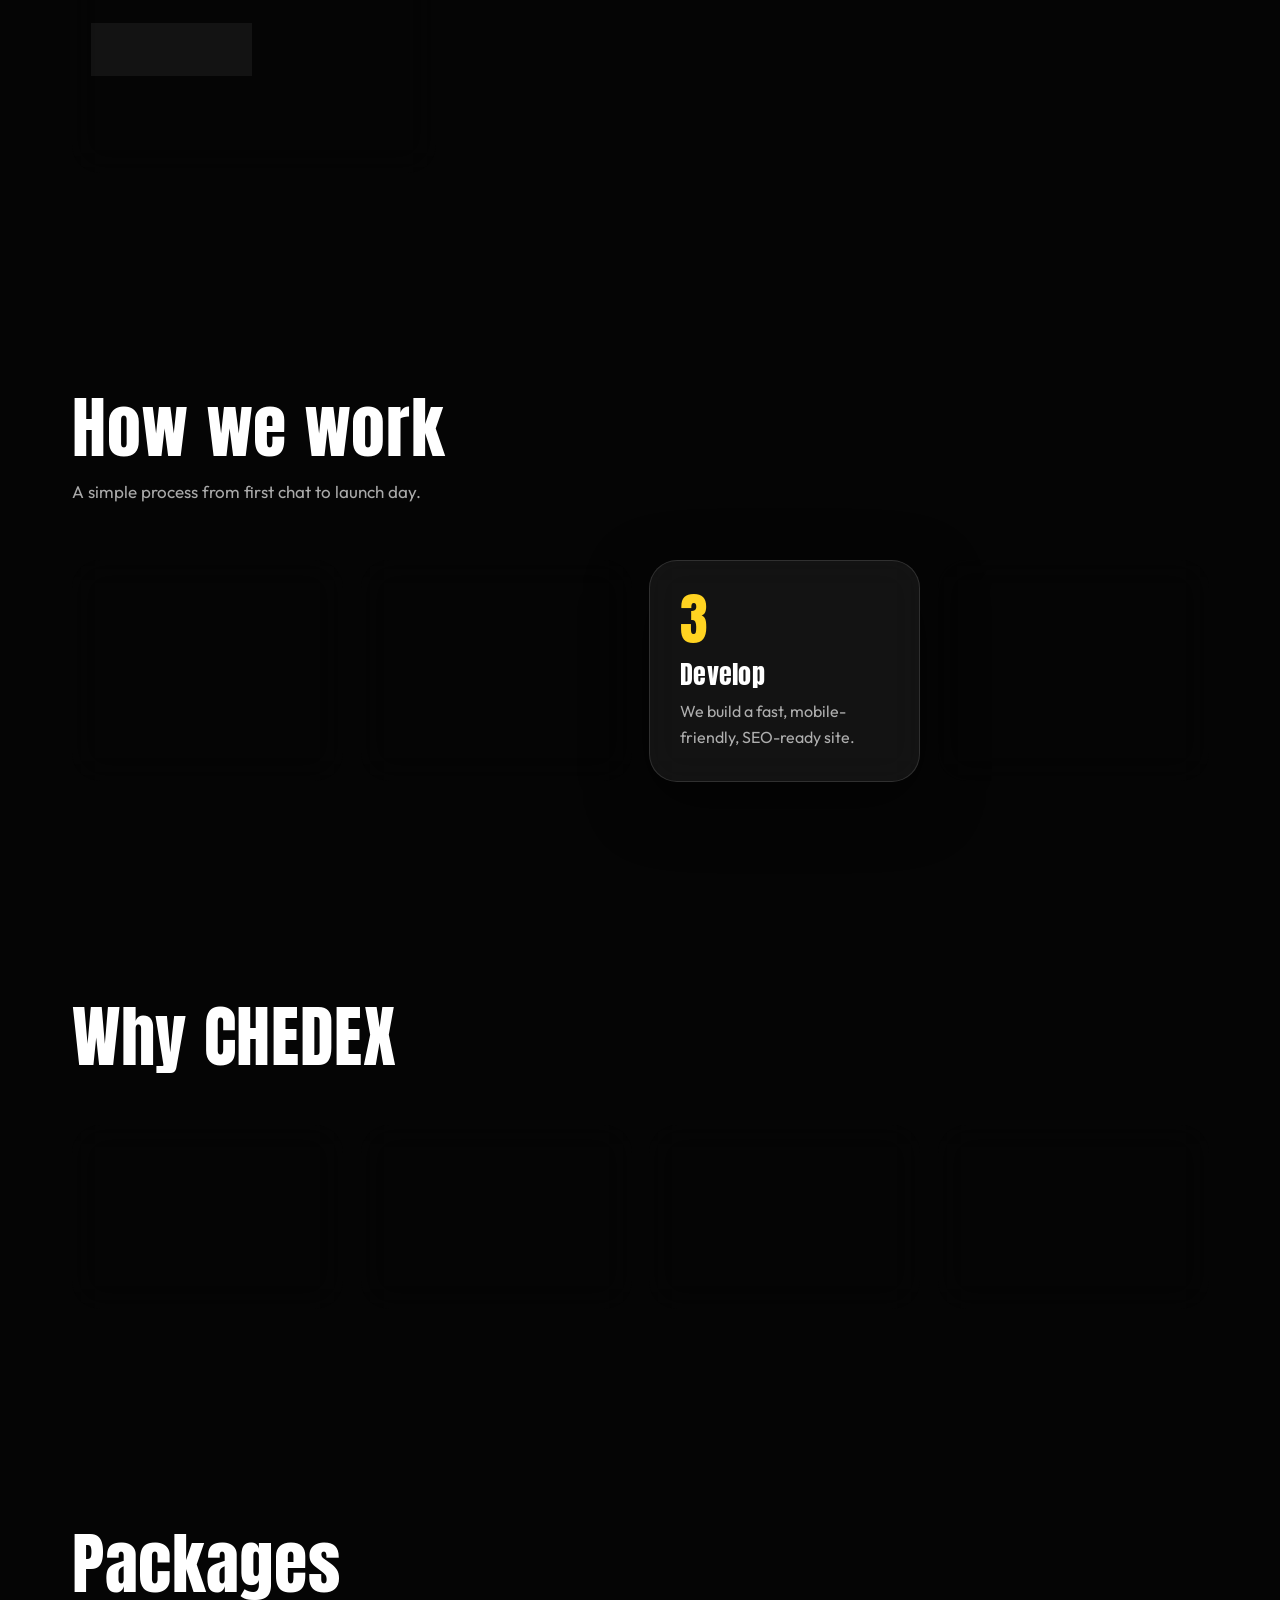
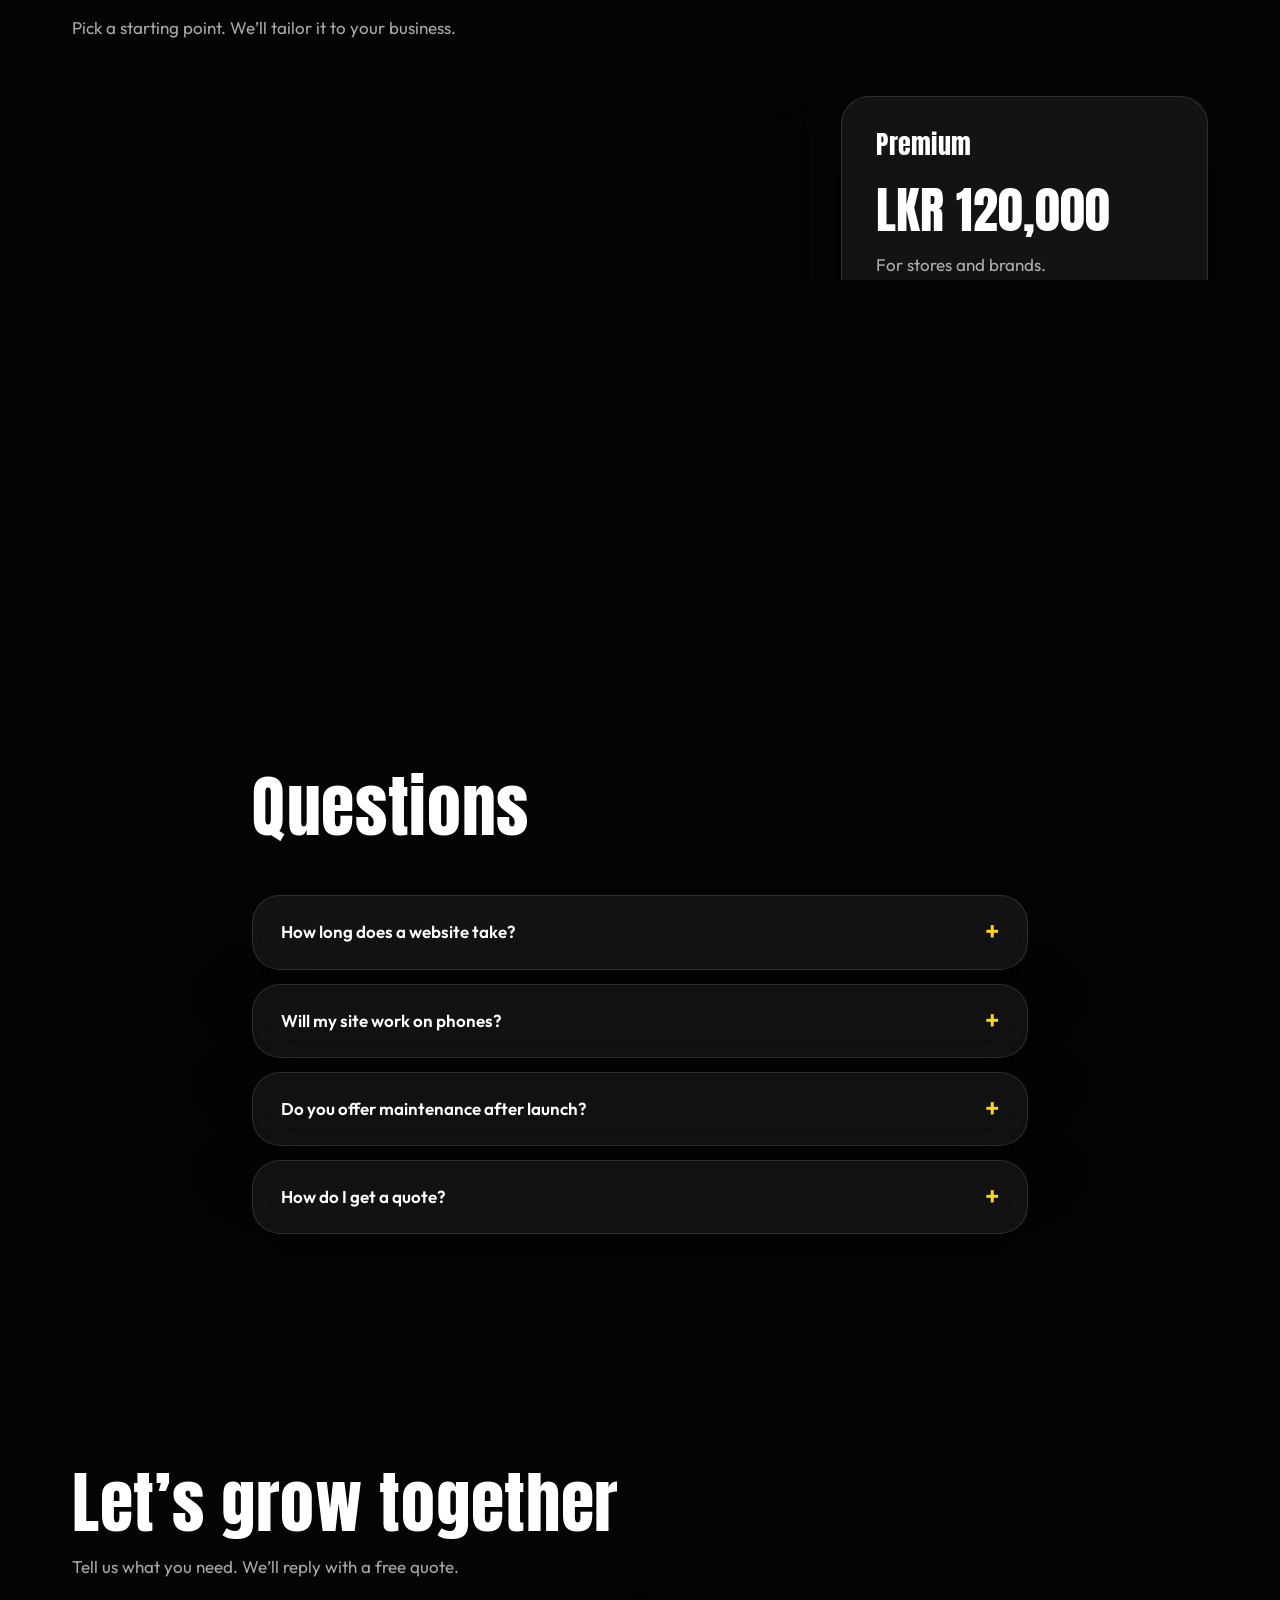
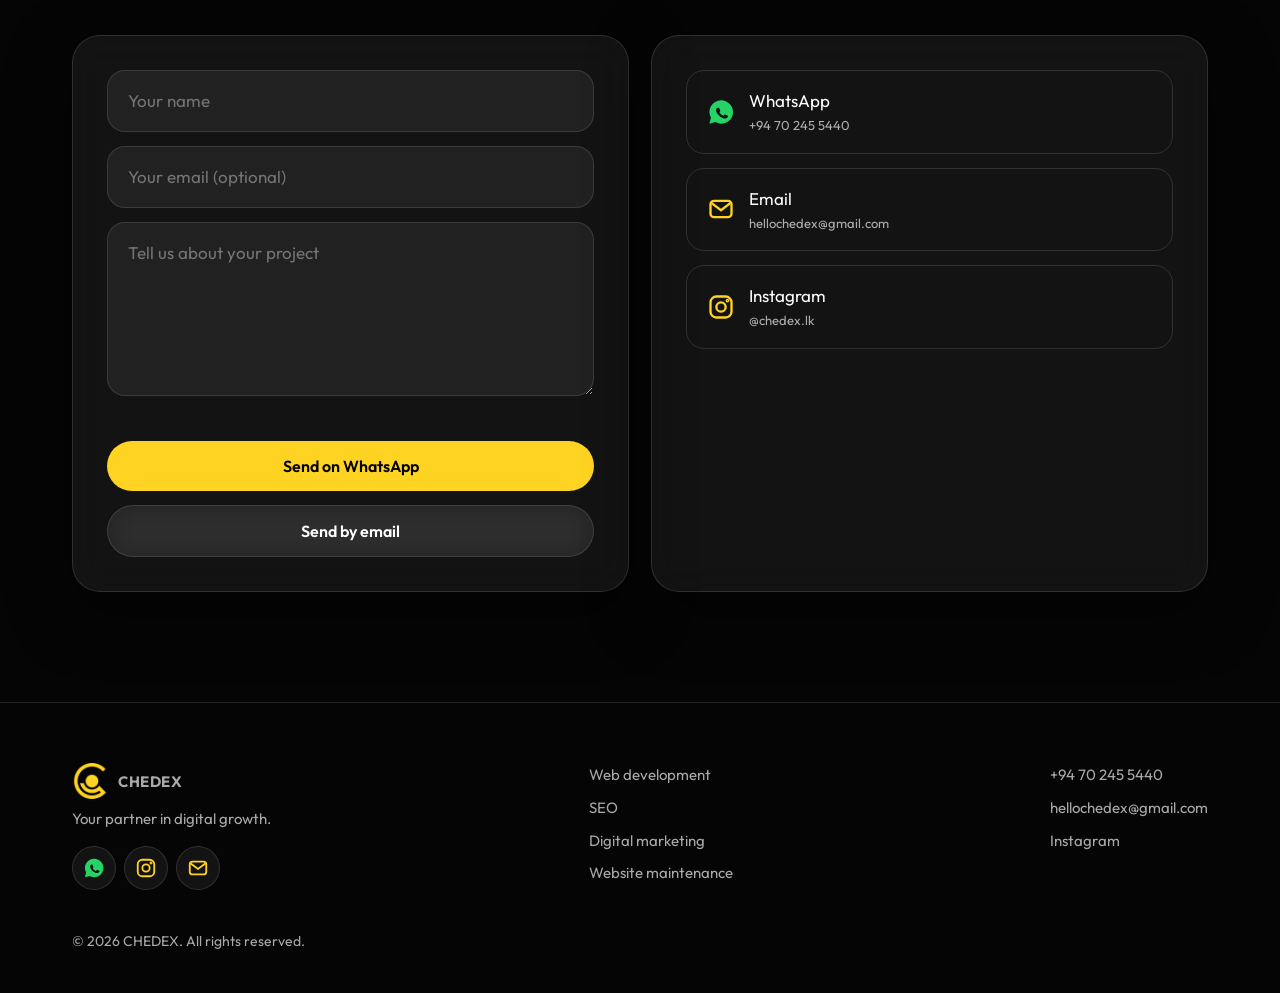
==== commit 104b1518: "Add files via upload" ====
--- a/index.html
+++ b/index.html
@@ -245,6 +245,9 @@
 }
 </script>
 <noscript><style>.rv,.hero h1 b,.hero .sub,.cta{opacity:1!important;transform:none!important}#loader{display:none}</style></noscript>
+<script>
+(()=>{try{const saved=localStorage.getItem('chedex-theme');if(saved==='light'||saved==='dark')document.documentElement.dataset.theme=saved}catch(e){/* Storage may be unavailable; keep the default theme. */}})();
+</script>
 <link rel="preconnect" href="https://fonts.googleapis.com">
 <link rel="preconnect" href="https://fonts.gstatic.com" crossorigin>
 <link href="https://fonts.googleapis.com/css2?family=Anton&family=Outfit:wght@300;400;500;600;700&display=swap" rel="stylesheet">
@@ -253,7 +256,7 @@
 :root[data-theme=light]{--bg:#F6F3EA;--bg2:#fff;--tx:#14161A;--mut:rgba(20,22,26,.72);--gl:rgba(255,255,255,.55);--bd:rgba(20,22,26,.14);--yt:#9A6F00;--sh:0 8px 32px rgba(120,90,0,.12),inset 0 1px 0 rgba(255,255,255,.9)}
 *,*::before,*::after{box-sizing:border-box;-webkit-tap-highlight-color:transparent}
 html{scroll-behavior:smooth;scroll-padding-top:90px}
-body{margin:0;background:var(--bg);color:var(--tx);font:400 17px/1.65 Outfit,system-ui,sans-serif;transition:background .5s,color .5s;overflow-x:hidden}
+body{margin:0;background:var(--bg);color:var(--tx);font:400 17px/1.65 Outfit,system-ui,sans-serif;transition:background .5s,color .5s;overflow-x:hidden;overflow-x:clip}
 h1,h2,h3{font-family:Anton,Impact,sans-serif;font-weight:400;line-height:1.02;margin:0;letter-spacing:.01em}
 h1{font-size:clamp(46px,9vw,118px)}h2{font-size:clamp(36px,5.6vw,68px)}h3{font-size:26px}
 p{margin:0}a{color:inherit;text-decoration:none}
@@ -374,31 +377,40 @@
 .fab svg{width:26px}
 .rv{opacity:0;transform:translateY(28px);transition:opacity .8s,transform .8s}.rv.in{opacity:1;transform:none}
 @media(max-width:860px){.links{display:none}#menu{display:grid}.links.open{display:flex;position:absolute;top:70px;left:0;right:0;flex-direction:column;padding:24px;border-radius:28px;background:var(--bg2);border:1px solid var(--bd);gap:18px}.contact{grid-template-columns:1fr}section{padding:80px 0}.nav-cta{display:none}}
-/* services 3d */
-#services{padding:0;overflow:clip}
-.sv-stage{padding:96px 0 26px;display:flex;flex-direction:column;gap:18px}
-.sv-head{display:flex;justify-content:space-between;align-items:flex-end;gap:20px;flex-wrap:wrap}
-.sv-head h2{font-size:clamp(34px,4.6vw,60px)}.sv-head .sub{margin-top:10px}
-.sv-count{font:400 clamp(44px,6vw,76px) Anton;color:var(--yt);line-height:1;text-shadow:0 0 30px rgba(255,211,33,.35)}.sv-count small{font-size:.36em;color:var(--mut);margin-left:6px;text-shadow:none}
-.sv-prog{height:3px;border-radius:3px;background:var(--bd);overflow:hidden;margin-top:18px}.sv-prog i{display:block;height:100%;background:var(--y);box-shadow:0 0 14px var(--y);transform:scaleX(0);transform-origin:0 50%}
-.sv-hint{font-size:13px;color:var(--mut);margin-top:10px;letter-spacing:.06em;text-transform:uppercase}.sv-hint .d{display:none}
-.sv-view{position:relative}
-.sv-track{position:relative;display:flex;gap:16px;overflow-x:auto;scroll-snap-type:x mandatory;padding:10px 9vw 22px;scrollbar-width:none;overscroll-behavior-x:contain;-webkit-overflow-scrolling:touch}
-.sv-track::-webkit-scrollbar{display:none}
-.sv-card{--w:82vw;flex:0 0 var(--w);scroll-snap-align:center;min-width:0}
-.sv-in{height:100%;display:flex;flex-direction:column;border-radius:32px;overflow:hidden;background:var(--gl);border:1px solid var(--bd);backdrop-filter:blur(14px);-webkit-backdrop-filter:blur(14px);box-shadow:var(--sh);transform:perspective(900px) rotateX(var(--rx,0deg)) rotateY(var(--ry,0deg));transition:transform .25s ease-out,border-color .5s,box-shadow .5s}
-.sv-card.on .sv-in{border-color:rgba(255,211,33,.5);box-shadow:0 30px 90px rgba(255,211,33,.16)}
-:root[data-theme=light] .sv-card.on .sv-in{border-color:var(--yt);box-shadow:0 24px 70px rgba(154,111,0,.22)}
-.sv-vis{position:relative;flex:0 0 250px;overflow:hidden;color:#fff;background:radial-gradient(70% 90% at 50% 0%,rgba(255,211,33,.2),transparent 70%),#0b0c0f;border-bottom:1px solid var(--bd)}
-.sv-txt{padding:24px 28px 28px;display:flex;flex-direction:column;align-items:flex-start;gap:10px;flex:1}
-.sv-top{display:flex;align-items:center;gap:14px;width:100%}.sv-top .badge{margin:0;width:48px;height:48px;border-radius:15px}.sv-top .badge svg{width:24px}
-.sv-top b{margin-left:auto;font:400 22px Anton;color:var(--yt);opacity:.8}
-.sv-txt h3{font-size:clamp(28px,3vw,40px)}.sv-txt p{color:var(--mut);font-size:16px}.sv-txt .btn{margin-top:auto;padding:13px 24px}
-.sv-js .sv-txt>*{opacity:.35;transform:translateY(12px);transition:opacity .6s,transform .6s}
-.sv-js .on .sv-txt>*{opacity:1;transform:none}.sv-js .on .sv-txt>:nth-child(2){transition-delay:.08s}.sv-js .on .sv-txt>:nth-child(3){transition-delay:.16s}.sv-js .on .sv-txt>:nth-child(4){transition-delay:.24s}
+/* services 3d ring */
+:root{--gc:rgba(18,20,26,.9);--gb:rgba(255,255,255,.18);--dim:#050505;--gs:0 22px 50px rgba(0,0,0,.5),inset 0 1px 0 rgba(255,255,255,.16);--orb:rgba(255,211,33,.4)}
+:root[data-theme=light]{--gc:rgba(255,255,255,.92);--gb:rgba(20,22,26,.12);--dim:#F6F3EA;--gs:0 24px 60px rgba(120,90,0,.22),inset 0 1px 0 rgba(255,255,255,.95);--orb:rgba(154,111,0,.45)}
+:root[data-theme=light] :focus-visible{outline-color:#9A6F00}
+#services{overflow-x:clip}
+.sv-head h2{font-size:clamp(34px,4.6vw,60px)}.sv-head .sub{margin-top:10px;max-width:620px}
+.sc-stage{--cw:clamp(250px,32vw,330px);--ch:450px;position:relative;height:calc(var(--ch) + 90px);margin-top:26px;touch-action:pan-y;cursor:grab;user-select:none;-webkit-user-select:none;overflow:hidden;border-radius:28px}
+.sc-stage.drag{cursor:grabbing}.sc-stage:focus-visible{outline:3px solid var(--y);outline-offset:-3px}
+.sc-stage::before{content:"";position:absolute;inset:0;background:radial-gradient(48% 55% at 50% 42%,rgba(255,211,33,.2),transparent 70%);pointer-events:none}
+:root[data-theme=light] .sc-stage::before{background:radial-gradient(48% 55% at 50% 42%,rgba(255,211,33,.5),transparent 70%)}
+.sc-floor{position:absolute;left:50%;bottom:6px;width:min(780px,94%);height:110px;transform:translateX(-50%);border-radius:50%;border:1px solid var(--orb);box-shadow:0 0 60px var(--orb),inset 0 0 40px rgba(255,211,33,.14);pointer-events:none;opacity:.7}
+.sc-ring{position:absolute;left:50%;top:14px;width:var(--cw);height:var(--ch);margin-left:calc(var(--cw)/-2);perspective:1500px;perspective-origin:50% 32%}
+.sc-card{position:absolute;inset:0;z-index:var(--z,1);backface-visibility:hidden;-webkit-backface-visibility:hidden;will-change:transform}
+.sc-in{position:relative;height:100%;display:flex;flex-direction:column;border-radius:28px;overflow:hidden;background:linear-gradient(160deg,rgba(255,255,255,.08),transparent 45%),var(--gc);border:1px solid var(--gb);box-shadow:var(--gs);transform:scale(calc(.9 + .1*var(--f,1)));transition:border-color .5s,box-shadow .5s,translate .35s ease}
+.sc-in::before{content:"";position:absolute;inset:0;z-index:3;background:var(--dim);opacity:calc((1 - var(--f,1))*.72);pointer-events:none}
+.sc-in::after{content:"";position:absolute;inset:0;z-index:2;background:linear-gradient(115deg,rgba(255,255,255,.16),transparent 36%);pointer-events:none;border-radius:inherit}
+:root[data-theme=light] .sc-in::after{background:linear-gradient(115deg,rgba(255,255,255,.32),transparent 40%)}
+.sc-card.on .sc-in{border-color:rgba(255,211,33,.55)}
+:root[data-theme=light] .sc-card.on .sc-in{border-color:#9A6F00}
+.sc-card.on .sc-in:hover{translate:0 -6px}
+.sv-vis{position:relative;flex:0 0 175px;overflow:hidden;color:#fff;background:radial-gradient(70% 90% at 50% 0%,rgba(255,211,33,.2),transparent 70%),#0b0c0f;border-bottom:1px solid var(--bd)}
+.sv-txt{padding:20px 22px 22px;display:flex;flex-direction:column;align-items:flex-start;gap:8px;flex:1;position:relative;z-index:1}
+.sv-top{display:flex;align-items:center;gap:12px;width:100%}.sv-top .badge{margin:0;width:44px;height:44px;border-radius:14px}.sv-top .badge svg{width:22px}
+.sv-top b{margin-left:auto;font:400 20px Anton;color:var(--yt);opacity:.85}
+.sv-txt h3{font-size:clamp(25px,2.2vw,30px)}.sv-txt p{color:var(--mut);font-size:15px;line-height:1.5}.sv-txt .btn{margin-top:auto;padding:11px 22px}
 .on .badge svg{animation:ico 3s ease-in-out infinite}@keyframes ico{50%{transform:rotate(-9deg) scale(1.15)}}
+.sc-ctl{display:flex;align-items:center;justify-content:center;gap:18px;margin-top:14px}
+.sc-btn{width:48px;height:48px;border-radius:50%;border:1px solid var(--bd);background:var(--gl);color:var(--tx);display:grid;place-items:center;cursor:pointer;transition:background .25s,color .25s,transform .25s;-webkit-backdrop-filter:blur(10px);backdrop-filter:blur(10px)}
+.sc-btn:hover{background:var(--y);color:#000;transform:scale(1.06)}.sc-btn svg{width:20px;height:20px}
+.sc-mid{display:flex;align-items:center;gap:14px}.sc-num{font:400 22px Anton;color:var(--yt);min-width:70px;text-align:center}
+.sc-dots{display:flex;gap:8px}.sc-dot{position:relative;width:10px;height:10px;padding:0;border:0;border-radius:10px;background:var(--bd);cursor:pointer;transition:width .3s,background .3s}.sc-dot::after{content:"";position:absolute;inset:-10px -4px}.sc-dot.on{width:26px;background:var(--yt)}
+.sv-hint{text-align:center;font-size:13px;color:var(--mut);margin-top:12px;letter-spacing:.06em;text-transform:uppercase}
 .fl{position:absolute;padding:10px;border-radius:14px;background:rgba(24,26,32,.94);border:1px solid rgba(255,255,255,.12);box-shadow:0 14px 34px rgba(0,0,0,.5);font-size:11px;line-height:1.4;translate:calc(var(--d,0)*var(--z,20)*-1px) 0;rotate:var(--r,0deg);animation:fl 6s ease-in-out infinite;animation-delay:var(--t,0s)}
-.sv-card:not(.on) .fl{animation-play-state:paused}@keyframes fl{50%{transform:translateY(-8px)}}
+.sc-card:not(.on) .fl{animation-play-state:paused}@keyframes fl{50%{transform:translateY(-6px)}}
 .ln{display:block;height:6px;border-radius:4px;background:rgba(255,255,255,.2);margin-top:6px}.yb{background:var(--y)}
 .dots{display:flex;gap:5px}.dots i{width:7px;height:7px;border-radius:50%;background:rgba(255,255,255,.28)}
 .p2{display:inline-block;margin-top:9px;background:var(--y);color:#000;border-radius:99px;padding:3px 10px;font-weight:600;font-size:10px}
@@ -410,15 +422,9 @@
 .row{display:flex;justify-content:space-between;gap:10px;padding:4px 0;border-top:1px solid rgba(255,255,255,.08)}.row:first-of-type{border:0}
 .ring{stroke-dasharray:163;stroke-dashoffset:163;animation:rg 3.2s ease-in-out infinite}@keyframes rg{60%,100%{stroke-dashoffset:3}}
 .sw{display:flex;gap:5px;margin-top:6px}.sw i{width:20px;height:20px;border-radius:50%}
-@media(prefers-reduced-motion:reduce){.gr{stroke-dashoffset:0}.ring{stroke-dashoffset:3}.sv-js .sv-txt>*{opacity:1;transform:none}}
-@media(min-width:861px){.sv-hint .m{display:none}.sv-hint .d{display:inline}}
-.sv-3d{height:calc(100vh + 300vh);height:calc(100svh + 300svh)}
-.sv-3d .sv-stage{position:sticky;top:0;height:100vh;height:100svh;overflow:hidden}
-.sv-3d .sv-view{flex:1;min-height:0;perspective:1500px;perspective-origin:50% 38%}
-.sv-3d .sv-track{display:block;height:100%;padding:0;overflow:visible;transform-style:preserve-3d;scroll-snap-type:none}
-.sv-3d .sv-card{--w:min(660px,70vw);position:absolute;left:50%;top:0;width:var(--w);margin-left:calc(var(--w)/-2);height:min(100%,560px);will-change:transform,opacity}
-.sv-3d .sv-vis{flex:1 1 52%}
-@media(max-width:860px){.sv-vis{flex-basis:230px}.sv-txt{padding:20px 22px 24px}}
+@media(prefers-reduced-motion:reduce){.gr{stroke-dashoffset:0}.ring{stroke-dashoffset:3}}
+@media(max-width:860px){.sc-stage{margin-inline:calc(50% - 50vw);border-radius:0;--cw:clamp(240px,72vw,300px);--ch:460px}.sc-ring{perspective:1100px}.sc-floor{height:80px}.sv-vis{flex-basis:160px}}
+@media(max-width:380px){.sv-txt{padding:16px 16px 18px}.sv-txt p{font-size:14px}}
 @media(prefers-reduced-motion:reduce){*{animation:none!important;transition:none!important}.rv,.hero h1 b,.hero .sub,.cta{opacity:1;transform:none}}
 </style>
 </head>
@@ -452,31 +458,32 @@
 
 <div class="mq" aria-hidden="true"><div class="mq-track"><div class="mq-group"><span class="mq-card">Web Development</span><span class="mq-card">SEO</span><span class="mq-card">Digital Marketing</span><span class="mq-card">Graphic Design</span><span class="mq-card">Website Maintenance</span></div><div class="mq-group"><span class="mq-card">Web Development</span><span class="mq-card">SEO</span><span class="mq-card">Digital Marketing</span><span class="mq-card">Graphic Design</span><span class="mq-card">Website Maintenance</span></div></div></div>
 
-<section id="services" aria-labelledby="services-title"><div class="sv-stage">
-<div class="wrap" style="width:100%"><div class="sv-head"><div><h2 id="services-title">What we do</h2><p class="sub">Five services, one team. Explore each one, then open the service to see exactly what you get.</p></div><div class="sv-count" aria-live="polite"><span id="sv-n">01</span><small>/ 05</small></div></div>
-<div class="sv-prog" aria-hidden="true"><i id="sv-bar"></i></div><div class="sv-hint" aria-hidden="true"><span class="d">Scroll to explore ↓</span><span class="m">Swipe to explore →</span></div></div>
-<div class="sv-view"><div class="sv-track" id="sv-track">
-<article class="sv-card" aria-label="1 of 5: Web development"><div class="sv-in"><div class="sv-vis" aria-hidden="true"><div class="fl" style="left:6%;top:11%;width:58%;--z:26;--r:-3deg"><div class="dots"><i></i><i></i><i></i></div><span class="ln yb" style="height:36px;margin-top:9px;border-radius:8px"></span><span class="ln" style="width:80%"></span><span class="ln" style="width:55%"></span><b class="p2">Get started</b></div>
+<section id="services" aria-labelledby="services-title"><div class="wrap">
+<div class="sv-head"><h2 id="services-title">What we do</h2><p class="sub">Five services, one team. Rotate the ring, then open any service to see exactly what you get.</p></div>
+<div class="sc-stage" id="sc-stage" tabindex="0" role="group" aria-roledescription="carousel" aria-label="CHEDEX services. Drag, swipe or use the left and right arrow keys to rotate."><div class="sc-floor" aria-hidden="true"></div><div class="sc-ring" id="sc-ring">
+<article class="sc-card" style="--i:0" aria-label="1 of 5: Web development"><div class="sc-in"><div class="sv-vis" aria-hidden="true"><div class="fl" style="left:6%;top:11%;width:58%;--z:26;--r:-3deg"><div class="dots"><i></i><i></i><i></i></div><span class="ln yb" style="height:36px;margin-top:9px;border-radius:8px"></span><span class="ln" style="width:80%"></span><span class="ln" style="width:55%"></span><b class="p2">Get started</b></div>
 <div class="fl mono" style="right:5%;top:28%;width:50%;--z:48;--r:3deg;--t:-2s"><span class="cy">&lt;section&gt;</span><br>&nbsp;&nbsp;<span class="yl">&lt;h1&gt;</span>Convert<span class="yl">&lt;/h1&gt;</span><br>&nbsp;&nbsp;<span class="cy">&lt;a</span> href=<span class="gn">"#quote"</span><span class="cy">&gt;</span><br><span class="cy">&lt;/section&gt;</span></div>
 <div class="fl" style="left:12%;bottom:8%;--z:70;--t:-4s;padding:8px 12px"><b class="yl">98</b> speed score</div></div><div class="sv-txt"><div class="sv-top"><div class="badge"><svg viewBox="0 0 24 24"><path d="m16 18 6-6-6-6M8 6l-6 6 6 6"/></svg></div><b>01</b></div><h3>Web development</h3><p>Fast, responsive websites and stores built around one goal: turning visitors into customers.</p><a class="btn" href="#web-development">Explore Service <span aria-hidden="true">→</span></a></div></div></article>
-<article class="sv-card" aria-label="2 of 5: SEO"><div class="sv-in"><div class="sv-vis" aria-hidden="true"><div class="fl" style="left:7%;top:9%;width:84%;--z:18;display:flex;align-items:center;gap:8px;border-radius:99px;padding:9px 14px"><svg width="14" height="14" viewBox="0 0 24 24" fill="none" stroke="#FFD321" stroke-width="2.5" stroke-linecap="round"><circle cx="11" cy="11" r="7"/><path d="m21 21-4.3-4.3"/></svg>best cafe in Colombo<span class="caret"></span></div>
+<article class="sc-card" style="--i:1" aria-label="2 of 5: SEO"><div class="sc-in"><div class="sv-vis" aria-hidden="true"><div class="fl" style="left:7%;top:9%;width:84%;--z:18;display:flex;align-items:center;gap:8px;border-radius:99px;padding:9px 14px"><svg width="14" height="14" viewBox="0 0 24 24" fill="none" stroke="#FFD321" stroke-width="2.5" stroke-linecap="round"><circle cx="11" cy="11" r="7"/><path d="m21 21-4.3-4.3"/></svg>best cafe in Colombo<span class="caret"></span></div>
 <div class="fl" style="left:7%;top:33%;width:52%;--z:34;--r:-2deg;--t:-1s"><span class="chip">#1</span><b>yourbusiness.lk</b><span class="ln" style="width:90%"></span><span class="ln" style="width:65%"></span></div>
 <div class="fl" style="right:5%;bottom:8%;width:44%;--z:56;--r:3deg;--t:-3s"><svg viewBox="0 0 120 60" width="100%" height="44"><polyline class="gr" points="2,54 24,44 44,48 70,26 92,30 118,6"/></svg><b class="yl">+312%</b> traffic</div>
 <div class="fl" style="left:9%;bottom:10%;--z:72;--t:-2s;padding:8px 12px">Page <b class="yl">1</b> ranking</div></div><div class="sv-txt"><div class="sv-top"><div class="badge"><svg viewBox="0 0 24 24"><circle cx="11" cy="11" r="7"/><path d="m21 21-4.3-4.3"/></svg></div><b>02</b></div><h3>SEO</h3><p>Technical and content SEO so people searching for you in Sri Lanka find you first.</p><a class="btn" href="#seo">Explore Service <span aria-hidden="true">→</span></a></div></div></article>
-<article class="sv-card" aria-label="3 of 5: Digital marketing"><div class="sv-in"><div class="sv-vis" aria-hidden="true"><div class="fl" style="left:7%;top:10%;width:34%;--z:30;--r:-6deg"><div style="aspect-ratio:1.3;border-radius:9px;background:linear-gradient(135deg,#FFD321,#f59e0b)"></div><span class="ln" style="width:70%"></span><span style="display:block;margin-top:6px">&#9829; 2.4k</span></div>
+<article class="sc-card" style="--i:2" aria-label="3 of 5: Digital marketing"><div class="sc-in"><div class="sv-vis" aria-hidden="true"><div class="fl" style="left:7%;top:10%;width:34%;--z:30;--r:-6deg"><div style="aspect-ratio:1.3;border-radius:9px;background:linear-gradient(135deg,#FFD321,#f59e0b)"></div><span class="ln" style="width:70%"></span><span style="display:block;margin-top:6px">&#9829; 2.4k</span></div>
 <div class="fl" style="left:42%;top:20%;width:26%;--z:52;--r:5deg;--t:-2s;background:linear-gradient(160deg,#2b1250,#8B4FD8);text-align:center;padding:14px 6px"><b style="font:400 20px/1 Anton">SALE<br>50%</b></div>
 <div class="fl" style="right:5%;top:11%;width:26%;--z:70;--t:-1s"><div class="bars"><i style="height:40%"></i><i style="height:65%"></i><i style="height:50%"></i><i style="height:95%"></i></div><b class="yl">+248%</b> reach</div>
 <div class="fl" style="right:7%;bottom:9%;--z:40;--t:-3s;padding:8px 12px"><span class="gn">&#9679;</span> Campaign live</div></div><div class="sv-txt"><div class="sv-top"><div class="badge"><svg viewBox="0 0 24 24"><path d="M3 17l6-6 4 4 8-8M15 7h6v6"/></svg></div><b>03</b></div><h3>Digital marketing</h3><p>Social content and campaigns that build your brand and keep your inbox busy.</p><a class="btn" href="#digital-marketing">Explore Service <span aria-hidden="true">→</span></a></div></div></article>
-<article class="sv-card" aria-label="4 of 5: Graphic design"><div class="sv-in"><div class="sv-vis" aria-hidden="true"><div class="fl" style="left:7%;top:9%;width:28%;height:80%;--z:28;--r:-5deg;background:linear-gradient(160deg,#FFD321,#ff8a00);color:#000;border:0"><b style="font:400 46px/1 Anton">Aa</b><span class="ln" style="background:#000;width:70%;opacity:.8"></span><span class="ln" style="background:#000;width:45%;opacity:.5"></span><i style="display:block;width:42%;aspect-ratio:1;border-radius:50%;background:#000;margin-top:14px"></i></div>
+<article class="sc-card" style="--i:3" aria-label="4 of 5: Graphic design"><div class="sc-in"><div class="sv-vis" aria-hidden="true"><div class="fl" style="left:7%;top:9%;width:28%;height:80%;--z:28;--r:-5deg;background:linear-gradient(160deg,#FFD321,#ff8a00);color:#000;border:0"><b style="font:400 46px/1 Anton">Aa</b><span class="ln" style="background:#000;width:70%;opacity:.8"></span><span class="ln" style="background:#000;width:45%;opacity:.5"></span><i style="display:block;width:42%;aspect-ratio:1;border-radius:50%;background:#000;margin-top:14px"></i></div>
 <div class="fl" style="left:37%;top:13%;width:29%;--z:50;--r:4deg;--t:-2s">Brand colors<div class="sw"><i style="background:#FFD321"></i><i style="background:#fff"></i><i style="background:#8B4FD8"></i><i style="background:#3a3f4b"></i></div></div>
 <div class="fl" style="right:6%;top:10%;width:25%;--z:66;--r:-3deg;--t:-1s;text-align:center"><svg viewBox="0 0 40 40" width="100%" height="48" fill="none" stroke="#FFD321" stroke-width="2.5"><path d="M6 32C10 6 28 6 34 32"/><circle cx="6" cy="32" r="2.5" fill="#fff"/><circle cx="34" cy="32" r="2.5" fill="#fff"/><circle cx="20" cy="9" r="2.5" fill="#fff"/></svg>Logo</div>
 <div class="fl" style="left:38%;bottom:9%;width:25%;--z:36;--r:-2deg;--t:-3s;background:linear-gradient(135deg,#2b1250,#8B4FD8);text-align:center"><b style="font:400 18px/1.1 Anton">NEW<br>POST</b></div>
 <div class="fl" style="right:5%;bottom:10%;--z:80;--t:-4s;padding:8px 12px"><b class="yl">Anton</b> / Outfit</div></div><div class="sv-txt"><div class="sv-top"><div class="badge"><svg viewBox="0 0 24 24"><path d="m12 19 7-7 3 3-7 7-3-3z"/><path d="m18 13-1.5-7.5L2 2l3.5 14.5L13 18l5-5z"/><path d="m2 2 7.6 7.6"/><circle cx="11" cy="11" r="2"/></svg></div><b>04</b></div><h3>Graphic design</h3><p>Social posts, ads, posters and brand materials that look professional and keep your brand consistent.</p><a class="btn" href="#graphic-design">Explore Service <span aria-hidden="true">→</span></a></div></div></article>
-<article class="sv-card" aria-label="5 of 5: Website maintenance"><div class="sv-in"><div class="sv-vis" aria-hidden="true"><div class="fl" style="left:6%;top:10%;width:56%;--z:24;--r:-2deg"><div class="row"><span>Backup</span><span class="gn">&#10003; done</span></div><div class="row"><span>SSL</span><span class="gn">&#10003; secure</span></div><div class="row"><span>Updates</span><span class="yl">0 pending</span></div></div>
+<article class="sc-card" style="--i:4" aria-label="5 of 5: Website maintenance"><div class="sc-in"><div class="sv-vis" aria-hidden="true"><div class="fl" style="left:6%;top:10%;width:56%;--z:24;--r:-2deg"><div class="row"><span>Backup</span><span class="gn">&#10003; done</span></div><div class="row"><span>SSL</span><span class="gn">&#10003; secure</span></div><div class="row"><span>Updates</span><span class="yl">0 pending</span></div></div>
 <div class="fl" style="right:6%;top:14%;--z:50;--r:3deg;--t:-2s;text-align:center"><svg viewBox="0 0 64 64" width="64" height="64" fill="none" stroke-width="6" stroke-linecap="round"><circle cx="32" cy="32" r="26" stroke="rgba(255,255,255,.12)"/><circle class="ring" cx="32" cy="32" r="26" stroke="#FFD321" transform="rotate(-90 32 32)"/><text x="32" y="37" text-anchor="middle" fill="#fff" stroke="none" font-size="16" font-weight="700">98</text></svg>speed</div>
 <div class="fl" style="left:12%;bottom:9%;width:36%;--z:68;--t:-1s"><b class="yl">99.99%</b> uptime<div class="bars" style="height:18px;margin-top:6px"><i style="height:90%"></i><i style="height:100%"></i><i style="height:95%"></i><i style="height:100%"></i></div></div>
 <div class="fl" style="right:8%;bottom:9%;--z:36;--t:-3s;padding:8px 12px"><span class="gn">&#9679;</span> Protected</div></div><div class="sv-txt"><div class="sv-top"><div class="badge"><svg viewBox="0 0 24 24"><circle cx="12" cy="12" r="3"/><path d="M12 2v3M12 19v3M2 12h3M19 12h3M4.9 4.9l2.1 2.1M17 17l2.1 2.1M4.9 19.1 7 17M17 7l2.1-2.1"/></svg></div><b>05</b></div><h3>Website maintenance</h3><p>Updates, backups, security and quick fixes, so your site stays fast and online.</p><a class="btn" href="#website-maintenance">Explore Service <span aria-hidden="true">→</span></a></div></div></article>
-</div></div></div></section>
+</div></div>
+<div class="sc-ctl"><button class="sc-btn" id="sc-prev" type="button" aria-label="Previous service"><svg viewBox="0 0 24 24" fill="none" stroke="currentColor" stroke-width="2.4" stroke-linecap="round" stroke-linejoin="round" aria-hidden="true"><path d="M15 18l-6-6 6-6"/></svg></button><div class="sc-mid"><div class="sc-dots" id="sc-dots"><button class="sc-dot" type="button" aria-label="Show Web development"></button><button class="sc-dot" type="button" aria-label="Show SEO"></button><button class="sc-dot" type="button" aria-label="Show Digital marketing"></button><button class="sc-dot" type="button" aria-label="Show Graphic design"></button><button class="sc-dot" type="button" aria-label="Show Website maintenance"></button></div><span class="sc-num" id="sv-n" aria-live="polite">01 / 05</span></div><button class="sc-btn" id="sc-next" type="button" aria-label="Next service"><svg viewBox="0 0 24 24" fill="none" stroke="currentColor" stroke-width="2.4" stroke-linecap="round" stroke-linejoin="round" aria-hidden="true"><path d="M9 18l6-6-6-6"/></svg></button></div>
+<p class="sv-hint" aria-hidden="true">Drag, swipe or use the arrows to rotate</p></div></section>
 
 <section id="work" aria-labelledby="work-title"><div class="wrap">
 <div class="head rv"><h2 id="work-title">Demo projects</h2><p class="sub">Open the live sites and see what we can build for your business.</p></div>
@@ -515,7 +522,7 @@
 <div class="head rv"><h2 id="pricing-title">Packages</h2><p class="sub">Pick a starting point. We’ll tailor it to your business.</p></div>
 <div class="g4" style="grid-template-columns:repeat(auto-fit,minmax(270px,1fr))">
 <div class="glass price rv"><h3>Starter</h3><div class="amt">LKR 30,000</div><p class="sub" style="margin:0">For new businesses.</p><ul><li>One-page modern website</li><li>Mobile-friendly design</li><li>WhatsApp integration</li><li>Basic SEO setup</li></ul><a class="btn" href="https://wa.me/94702455440?text=Hi%20CHEDEX%2C%20I%27m%20interested%20in%20the%20Starter%20package" target="_blank" rel="noopener">Get started</a></div>
-<div class="glass price pop rv"><h3>Business</h3><div class="amt">LKR 45,000</div><p class="sub" style="margin:0">Our most popular.</p><ul><li>Up to 3 pages</li><li>Custom UI and animations</li><li>Dark and light mode</li><li>Full SEO setup</li></ul><a class="btn" href="https://wa.me/94702455440?text=Hi%20CHEDEX%2C%20I%27m%20interested%20in%20the%20Business%20package" target="_blank" rel="noopener">Get started</a></div>
+<div class="glass price pop rv"><h3>Business</h3><div class="amt">LKR 45,000</div><p class="sub" style="margin:0">Our most popular.</p><ul><li>Up to 8 pages</li><li>Custom UI and animations</li><li>Dark and light mode</li><li>Full SEO setup</li></ul><a class="btn" href="https://wa.me/94702455440?text=Hi%20CHEDEX%2C%20I%27m%20interested%20in%20the%20Business%20package" target="_blank" rel="noopener">Get started</a></div>
 <div class="glass price rv"><h3>Premium</h3><div class="amt">LKR 120,000</div><p class="sub" style="margin:0">For stores and brands.</p><ul><li>E-commerce or custom features</li><li>Marketing support</li><li>Monthly maintenance</li><li>Priority support</li></ul><a class="btn" href="https://wa.me/94702455440?text=Hi%20CHEDEX%2C%20I%27m%20interested%20in%20the%20Premium%20package" target="_blank" rel="noopener">Get started</a></div>
 </div></div></section>
 
@@ -553,10 +560,14 @@
 const $=s=>document.querySelector(s),root=document.documentElement;
 let shown=false;const hideLoader=()=>{if(shown)return;shown=true;$('#loader').classList.add('done');document.body.classList.add('ready')};
 window.addEventListener('load',()=>setTimeout(hideLoader,1500));setTimeout(hideLoader,4000);
-$('#theme').onclick=()=>{const l=root.dataset.theme==='dark';root.dataset.theme=l?'light':'dark';$('#theme').setAttribute('aria-pressed',l)};
-$('#menu').onclick=()=>{const o=$('#links').classList.toggle('open');$('#menu').setAttribute('aria-expanded',o)};
-addEventListener('keydown',e=>{if(e.key==='Escape'&&$('#links').classList.contains('open')){$('#links').classList.remove('open');$('#menu').setAttribute('aria-expanded','false');$('#menu').focus()}});
-document.querySelectorAll('.links a').forEach(a=>a.onclick=()=>$('#links').classList.remove('open'));
+const themeButton=$('#theme');
+const syncTheme=()=>{const light=root.dataset.theme==='light';themeButton.setAttribute('aria-pressed',String(light));const meta=document.querySelector('meta[name=theme-color]');if(meta)meta.setAttribute('content',light?'#F6F3EA':'#050505')};
+syncTheme();
+themeButton.onclick=()=>{const next=root.dataset.theme==='dark'?'light':'dark';root.dataset.theme=next;try{localStorage.setItem('chedex-theme',next)}catch(e){/* Theme still works for this page view. */}syncTheme()};
+const closeMobileMenu=()=>{$('#links').classList.remove('open');$('#menu').setAttribute('aria-expanded','false');$('#menu').setAttribute('aria-label','Open menu')};
+$('#menu').onclick=()=>{const open=$('#links').classList.toggle('open');$('#menu').setAttribute('aria-expanded',String(open));$('#menu').setAttribute('aria-label',open?'Close menu':'Open menu')};
+addEventListener('keydown',e=>{if(e.key==='Escape'&&$('#links').classList.contains('open')){closeMobileMenu();$('#menu').focus()}});
+document.querySelectorAll('.links a').forEach(a=>a.addEventListener('click',closeMobileMenu));
 const io=new IntersectionObserver(es=>es.forEach(e=>{if(e.isIntersecting){e.target.classList.add('in');io.unobserve(e.target)}}),{threshold:.12});
 document.querySelectorAll('.rv').forEach((el,i)=>{el.style.transitionDelay=(i%4)*80+'ms';io.observe(el)});
 const co=new IntersectionObserver(es=>es.forEach(e=>{if(!e.isIntersecting)return;const el=e.target,n=+el.dataset.n,s=el.dataset.s||'';let v=0;const t=setInterval(()=>{v+=Math.max(1,n/40);if(v>=n){v=n;clearInterval(t)}el.textContent=Math.round(v)+s},30);co.unobserve(el)}));
@@ -594,29 +605,39 @@
 document.querySelectorAll('#svc .rv').forEach((el,i)=>{el.style.transitionDelay=(i%4)*80+'ms';io.observe(el)})}
 function route(){const h=location.hash.slice(1),isS=S.hasOwnProperty(h);
 document.querySelectorAll('[data-page]').forEach(p=>p.hidden=p.dataset.page!==(isS?'svc':'home'));
-$('#links').classList.remove('open');$('#menu').setAttribute('aria-expanded','false');
+closeMobileMenu();
 if(isS){render(h);document.title=S[h].t+' | CHEDEX';scrollTo(0,0)}else{document.title='CHEDEX | Web Development, SEO & Digital Marketing in Sri Lanka';const el=h&&document.getElementById(h);el?el.scrollIntoView():scrollTo(0,0)}}
 $('#skip').onclick=e=>{e.preventDefault();const m=document.querySelector('[data-page]:not([hidden])');m.focus();m.scrollIntoView()};
-(()=>{const sec=$('#services'),trk=$('#sv-track'),cards=[...trk.children],n=cards.length,num=$('#sv-n'),bar=$('#sv-bar'),mqD=matchMedia('(min-width:861px)'),mqR=matchMedia('(prefers-reduced-motion:reduce)');
-let d3=false,act=-1,cur=0,tgt=0,raf=0;sec.classList.add('sv-js');
-const setAct=i=>{if(i===act)return;act=i;cards.forEach((c,j)=>c.classList.toggle('on',j===i));num.textContent='0'+(i+1)},maxS=()=>sec.offsetHeight-innerHeight,go=()=>{if(!raf)raf=requestAnimationFrame(step)};
-function read(){if(d3){const m=maxS();tgt=m>0?Math.min(1,Math.max(0,-sec.getBoundingClientRect().top/m))*(n-1):0}else{const m=trk.scrollWidth-trk.clientWidth;tgt=cur=m>0?trk.scrollLeft/m*(n-1):0}go()}
-function step(){raf=0;if(d3){cur+=(tgt-cur)*.14;if(Math.abs(tgt-cur)<.002)cur=tgt;else go();const W=cards[0].offsetWidth;
-cards.forEach((c,i)=>{const d=i-cur,a=Math.abs(d),k=Math.min(a,2);c.style.setProperty('--d',d.toFixed(3));
-c.style.transform=`translate3d(${d*W*.9}px,0,${-k*120}px) rotateY(${Math.max(-1,Math.min(1,-d))*34}deg) scale(${1-Math.min(a,1)*.14})`;
-c.style.opacity=Math.max(0,1-k*.42).toFixed(2);c.style.pointerEvents=a>1.5?'none':''})}
-bar.style.transform='scaleX('+cur/(n-1)+')';setAct(Math.round(cur))}
-function mode(){const v=mqD.matches&&!mqR.matches;if(v===d3&&act!==-1){read();return}d3=v;sec.classList.toggle('sv-3d',v);
-if(!v)cards.forEach(c=>{c.style.transform=c.style.opacity=c.style.pointerEvents='';c.style.removeProperty('--d')});act=-1;read()}
-function goTo(i){if(d3)scrollTo({top:sec.getBoundingClientRect().top+scrollY+i/(n-1)*maxS(),behavior:'smooth'});else{const c=cards[i];trk.scrollTo({left:c.offsetLeft-(trk.clientWidth-c.offsetWidth)/2,behavior:'smooth'})}}
-addEventListener('scroll',read,{passive:true});addEventListener('resize',mode);trk.addEventListener('scroll',()=>{if(!d3)read()},{passive:true});
-mqD.addEventListener('change',mode);mqR.addEventListener('change',mode);
-cards.forEach((c,i)=>{const w=c.firstElementChild;
-c.addEventListener('click',e=>{if(i!==act&&!e.target.closest('a'))goTo(i)});
-c.addEventListener('focusin',()=>{if(i!==act&&d3)goTo(i)});
-c.addEventListener('pointermove',e=>{if(!d3||i!==act||e.pointerType!=='mouse')return;const r=c.getBoundingClientRect();w.style.setProperty('--ry',((e.clientX-r.left)/r.width-.5)*10+'deg');w.style.setProperty('--rx',-((e.clientY-r.top)/r.height-.5)*8+'deg')});
-c.addEventListener('pointerleave',()=>{w.style.setProperty('--ry','0deg');w.style.setProperty('--rx','0deg')})});
-mode()})();
+(()=>{const st=$('#sc-stage'),ring=$('#sc-ring'),cards=[...ring.children],n=cards.length,STEP=360/n,num=$('#sv-n'),dots=[...document.querySelectorAll('.sc-dot')],links=cards.map(c=>c.querySelector('a')),rm=matchMedia('(prefers-reduced-motion:reduce)');
+let R=300,a=0,shown=null,snap=null,drag=false,hover=false,vis=true,resume=0,last=0,moved=0,lx=0,lt=0,v=0,act=-1,raf=0;
+const pause=()=>{resume=performance.now()+3500},base=()=>Math.round((snap!==null?snap:a)/STEP)*STEP;
+function setSnap(t){pause();if(rm.matches){a=t;snap=null;render()}else{snap=t;run()}}
+const step=d=>setSnap(base()-d*STEP);
+function goIdx(i){let d=((i-(-Math.round(base()/STEP)))%n+n)%n;if(d>n/2)d-=n;setSnap(base()-d*STEP)}
+const calcR=()=>{R=cards[0].offsetWidth*.69+70;shown=null;render()};
+function render(){if(a===shown)return;shown=a;let best=0,bf=-2;
+cards.forEach((c,i)=>{const th=(i*STEP+a)*Math.PI/180,cs=Math.cos(th),rel=(((i*STEP+a+180)%360)+360)%360-180;
+c.style.transform=`translate3d(${(R*Math.sin(th)).toFixed(1)}px,0,${(R*cs-R).toFixed(1)}px) rotateY(${(rel*.58).toFixed(2)}deg)`;
+c.style.setProperty('--f',Math.max(0,cs).toFixed(3));c.style.setProperty('--z',Math.round((cs+1)*50));if(cs>bf){bf=cs;best=i}});
+if(best!==act){act=best;cards.forEach((c,i)=>{c.classList.toggle('on',i===best);links[i].tabIndex=i===best?0:-1;if(i===best)c.removeAttribute('aria-hidden');else c.setAttribute('aria-hidden','true')});dots.forEach((d,i)=>d.classList.toggle('on',i===best));num.textContent='0'+(best+1)+' / 0'+n}}
+function tick(t){raf=0;const dt=Math.min(.05,(t-last)/1000||0);last=t;
+if(!drag){if(snap!==null){a+=(snap-a)*Math.min(1,dt*9);if(Math.abs(snap-a)<.05){a=snap;snap=null}}else if(!rm.matches&&t>resume&&!hover)a-=7*dt}
+render();if(vis&&!document.hidden&&(!rm.matches||snap!==null))raf=requestAnimationFrame(tick)}
+function run(){if(!raf&&vis&&!document.hidden&&(!rm.matches||snap!==null)){last=performance.now();raf=requestAnimationFrame(tick)}}
+st.addEventListener('pointerdown',e=>{if(e.pointerType==='mouse'&&e.button!==0)return;drag=true;moved=0;lx=e.clientX;lt=e.timeStamp;v=0;snap=null;st.classList.add('drag');pause()});
+addEventListener('pointermove',e=>{if(!drag)return;const dx=e.clientX-lx,dtm=e.timeStamp-lt||16;lx=e.clientX;lt=e.timeStamp;moved+=Math.abs(dx);a+=dx*.32;v=.8*v+.2*(dx*.32/dtm*16);pause();render()});
+const end=()=>{if(!drag)return;drag=false;st.classList.remove('drag');setSnap(Math.round((a+v*12)/STEP)*STEP)};
+addEventListener('pointerup',end);addEventListener('pointercancel',end);
+st.addEventListener('click',e=>{if(moved>6){e.preventDefault();e.stopPropagation()}},true);st.addEventListener('dragstart',e=>e.preventDefault());
+st.addEventListener('pointerenter',e=>{if(e.pointerType==='mouse')hover=true});st.addEventListener('pointerleave',()=>{hover=false;pause()});
+st.addEventListener('keydown',e=>{if(e.key==='ArrowRight'){e.preventDefault();step(1)}else if(e.key==='ArrowLeft'){e.preventDefault();step(-1)}});
+$('#sc-prev').addEventListener('click',()=>step(-1));$('#sc-next').addEventListener('click',()=>step(1));
+dots.forEach((d,i)=>d.addEventListener('click',()=>goIdx(i)));
+cards.forEach((c,i)=>c.addEventListener('click',e=>{if(moved>6||i===act||e.target.closest('a'))return;goIdx(i)}));
+new IntersectionObserver(([e])=>{vis=e.isIntersecting;if(vis)run()}).observe(st);document.addEventListener('visibilitychange',run);
+const motionChange=()=>{if(rm.matches){if(raf){cancelAnimationFrame(raf);raf=0}if(snap!==null){a=snap;snap=null;render()}}else run()};
+if(rm.addEventListener)rm.addEventListener('change',motionChange);else if(rm.addListener)rm.addListener(motionChange);
+addEventListener('resize',calcR);calcR();run()})();
 addEventListener('hashchange',route);route();
 </script>
 </body>
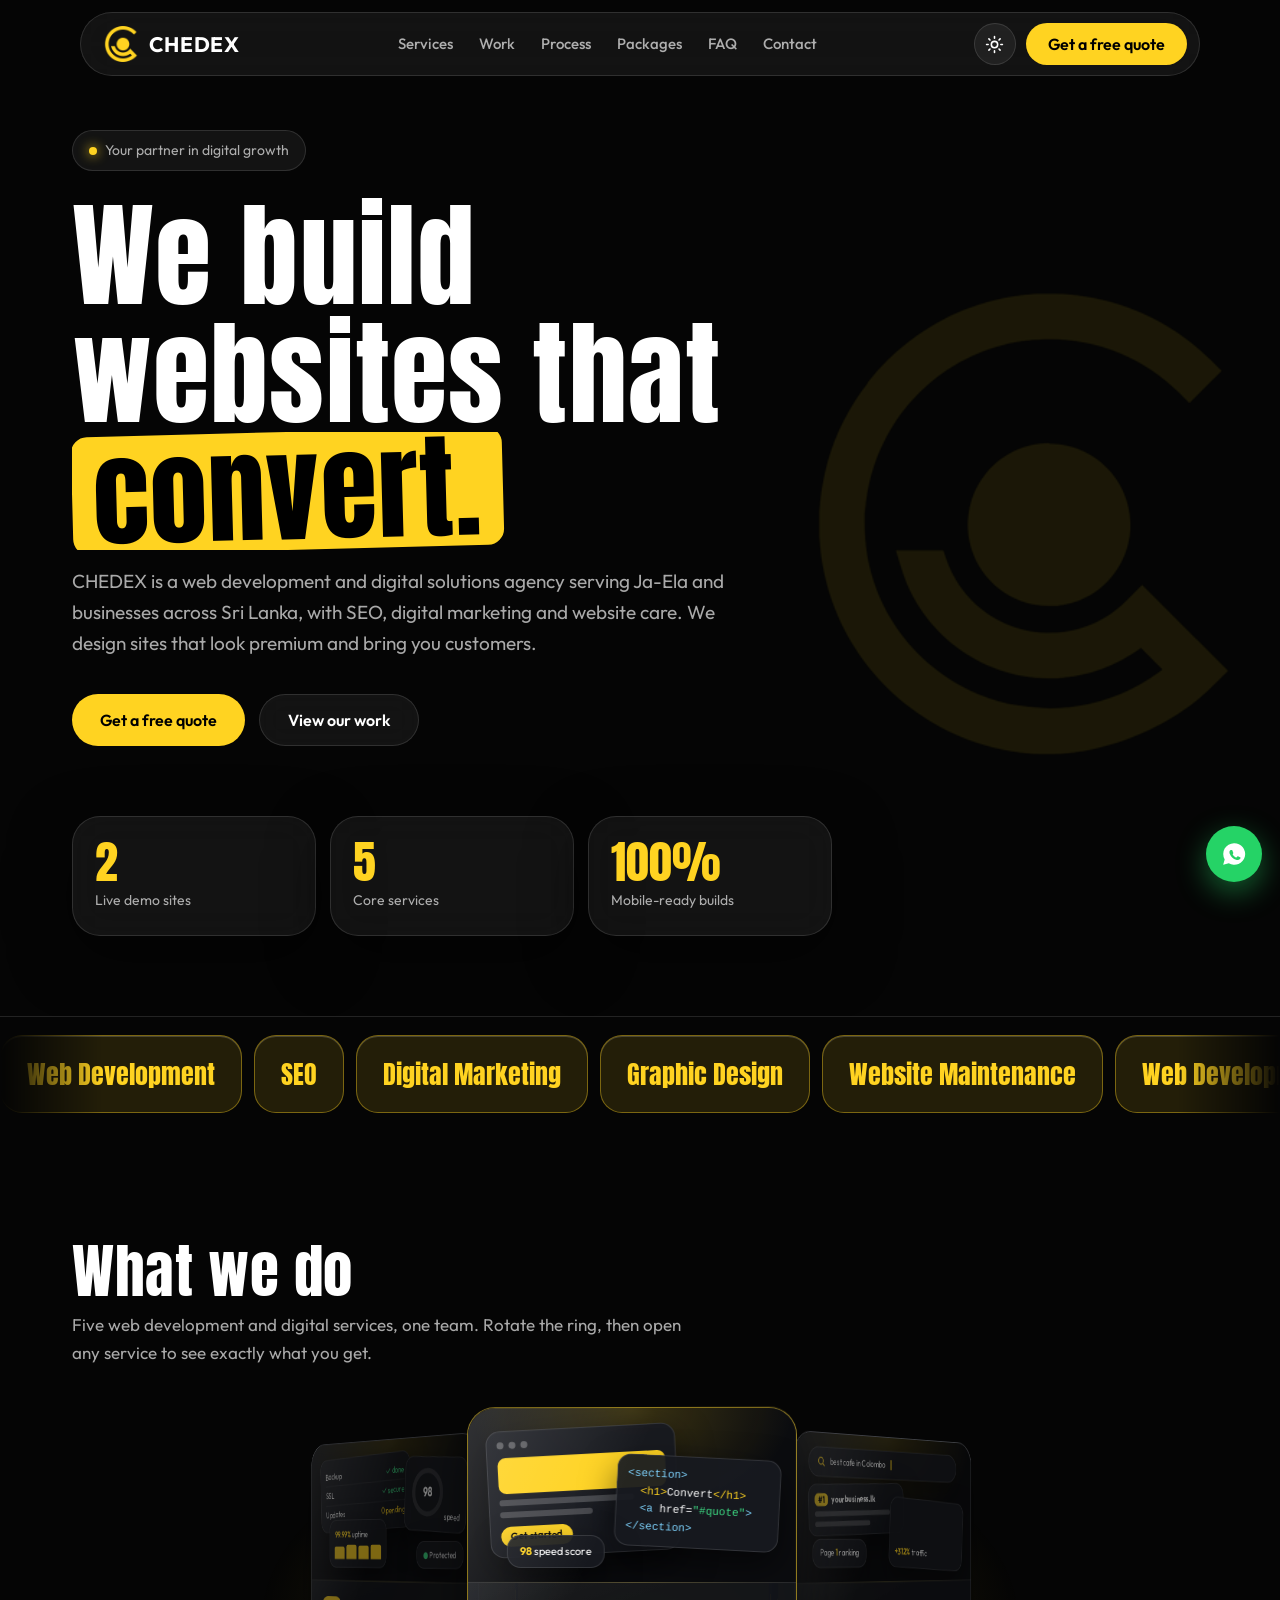
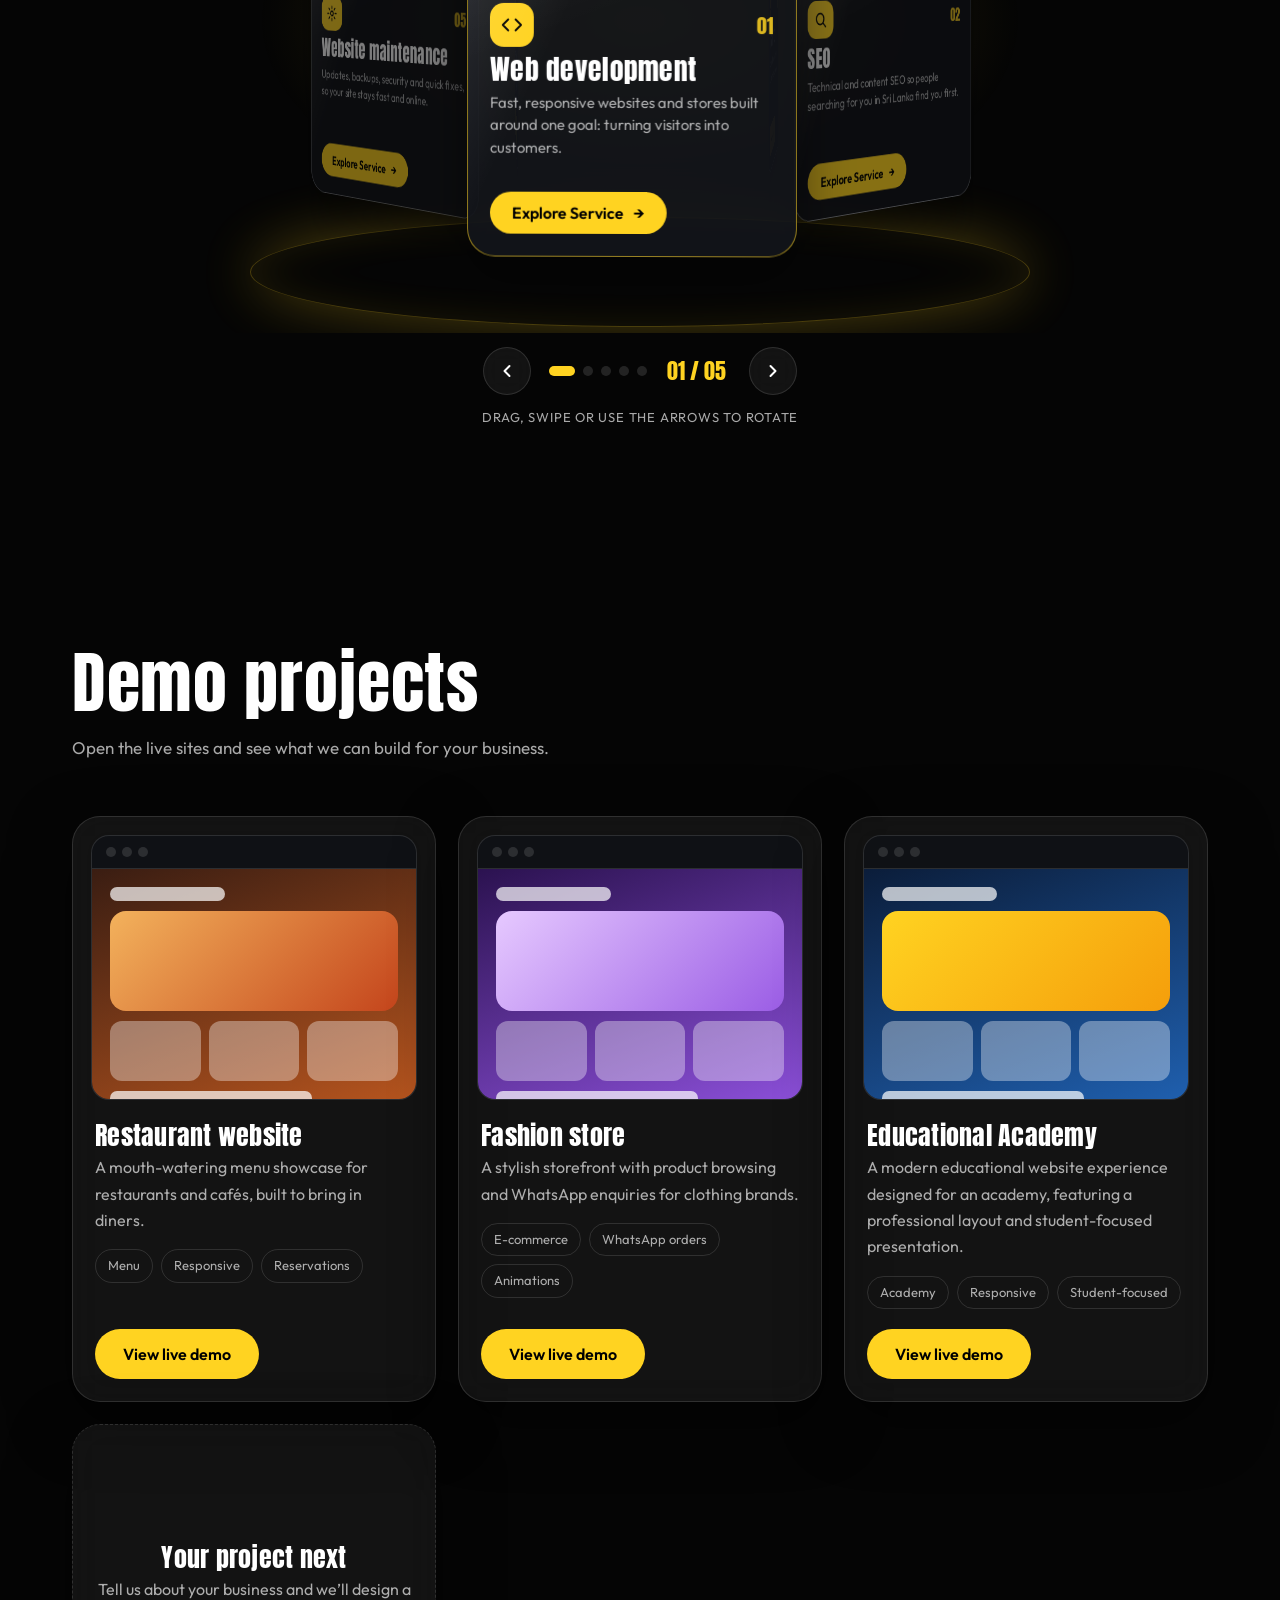
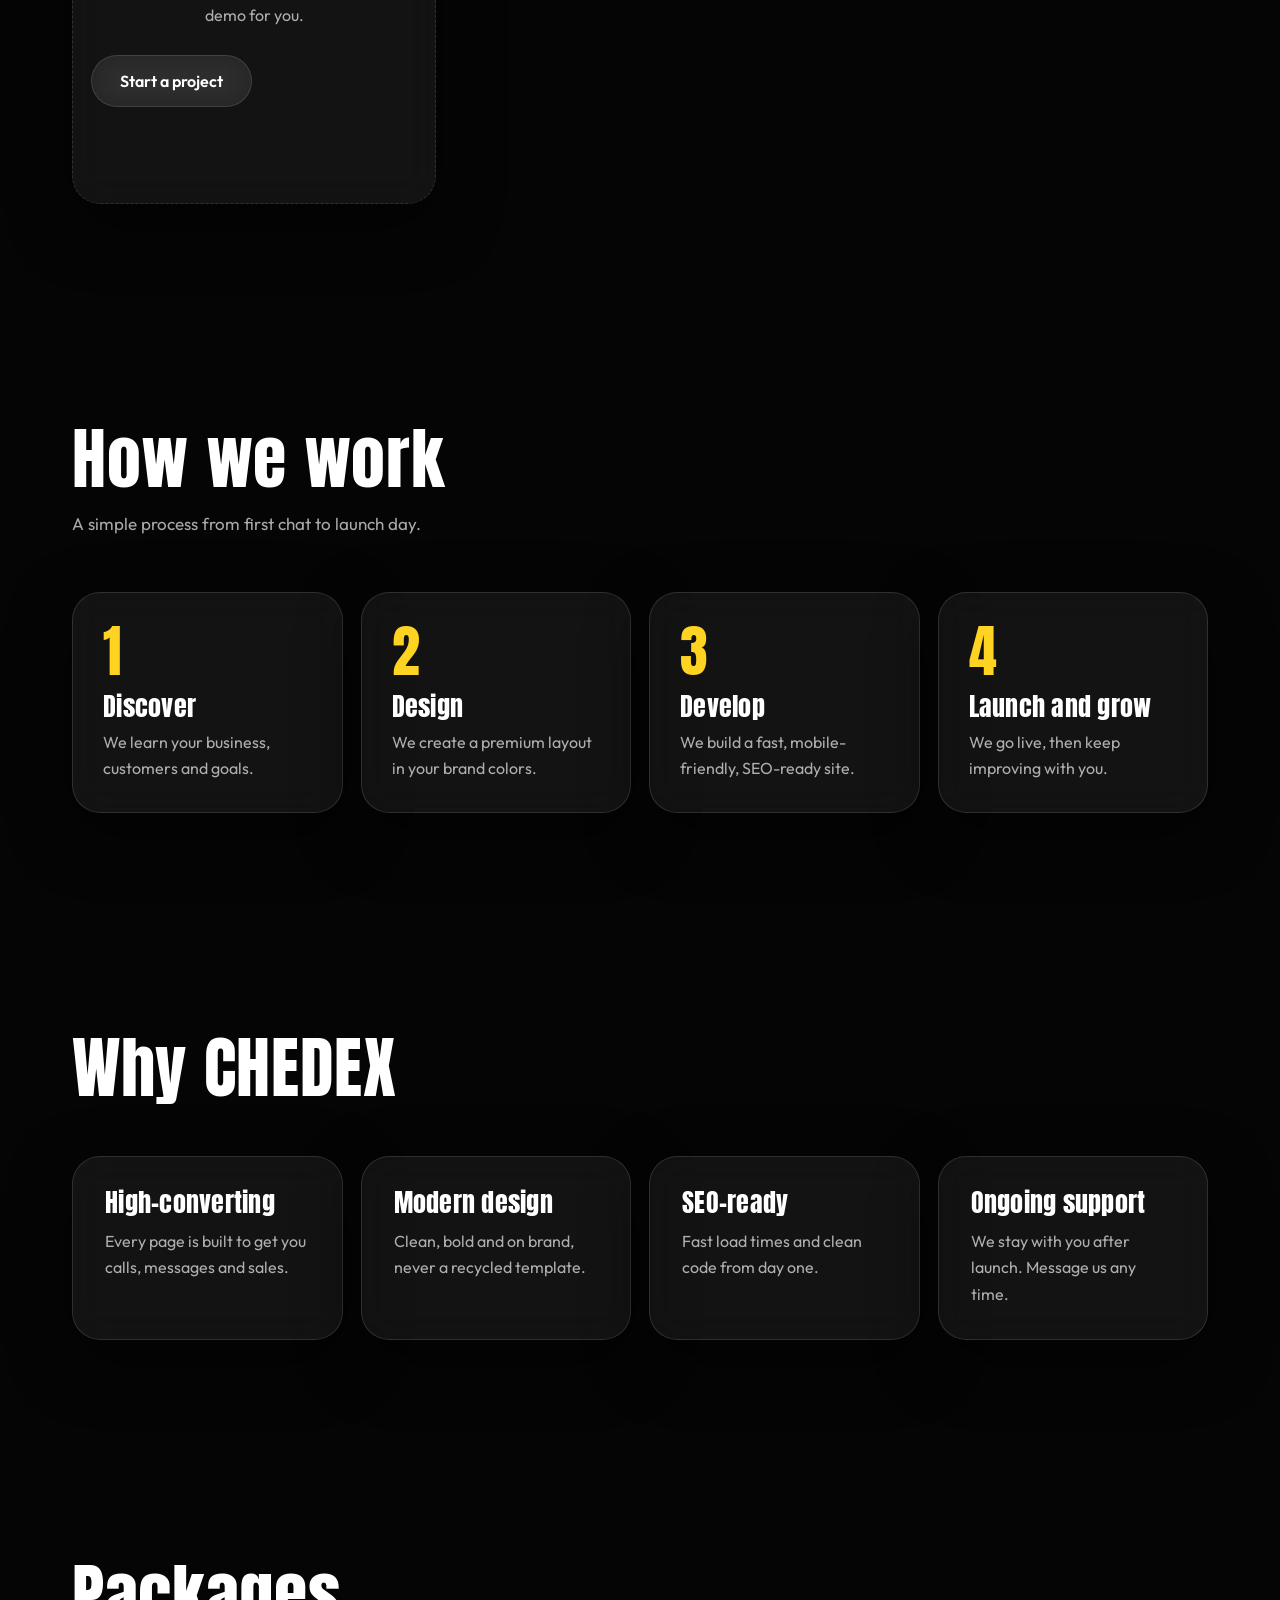
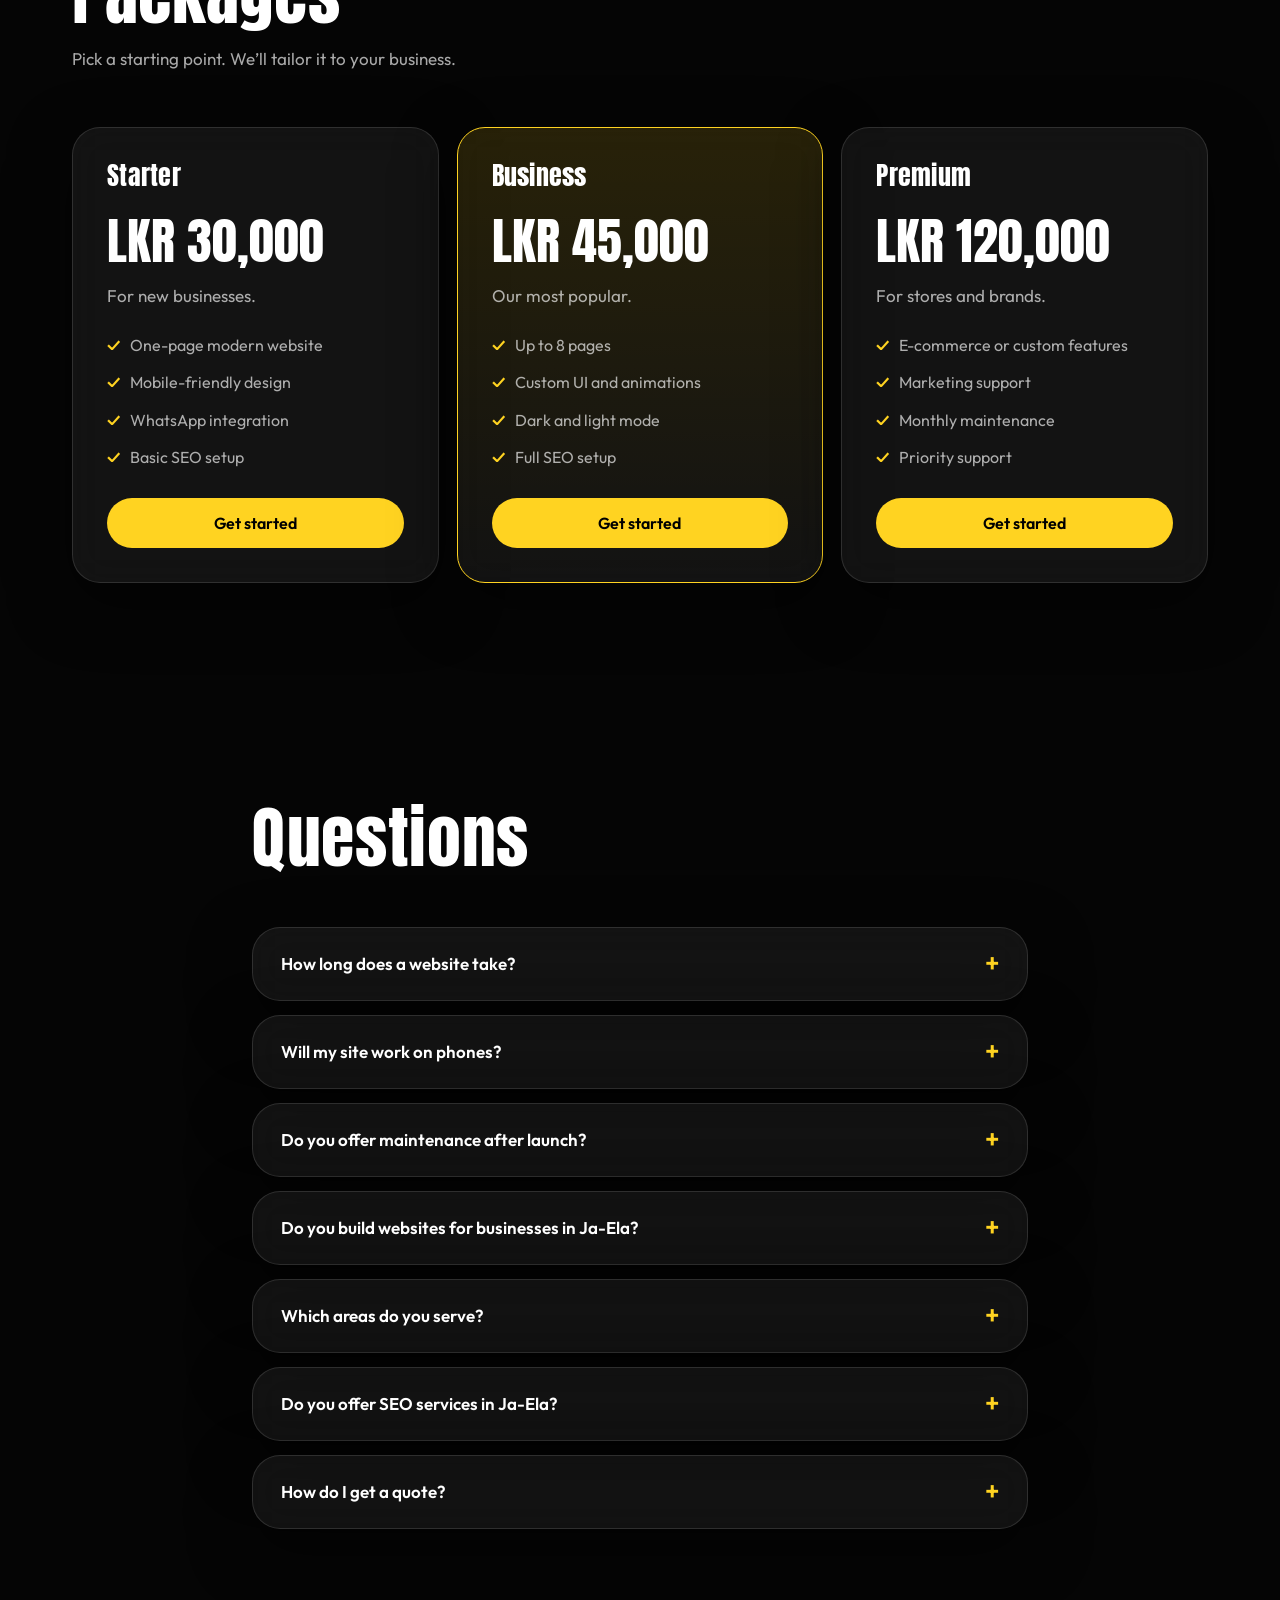
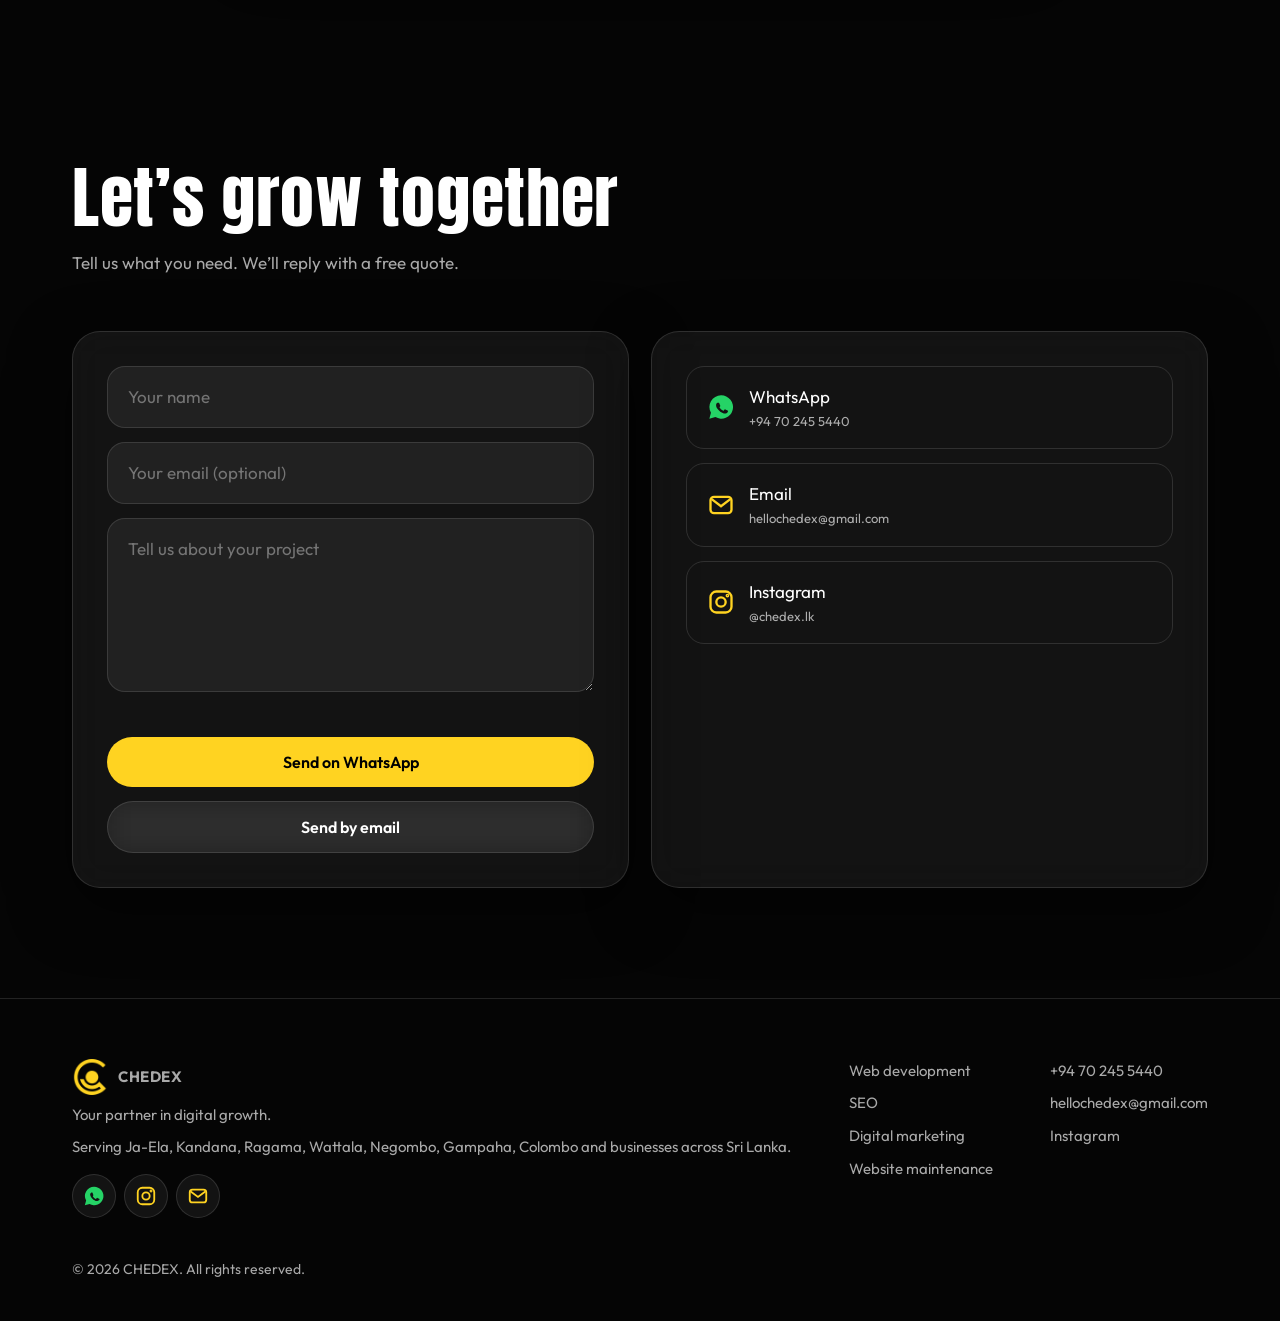
==== commit 10f6e176: "Rename index (5).html to index.html" ====
--- a/index.html
+++ b/index.html
@@ -3,29 +3,35 @@
 <head>
 <meta charset="utf-8">
 <meta name="viewport" content="width=device-width, initial-scale=1, viewport-fit=cover">
-<title>CHEDEX | Web Development, SEO &amp; Digital Marketing in Sri Lanka</title>
-<meta name="description" content="CHEDEX is a digital agency serving businesses in Sri Lanka: web development, SEO, digital marketing and website maintenance. Get a free quote.">
+<title>CHEDEX | Web Development Agency in Ja-Ela, Sri Lanka</title>
+<meta name="description" content="CHEDEX is a web development and digital solutions agency serving Ja-Ela and businesses across Sri Lanka. Professional website design, SEO and digital marketing.">
 <meta name="robots" content="index, follow, max-image-preview:large, max-snippet:-1, max-video-preview:-1">
 <meta name="googlebot" content="index, follow, max-image-preview:large, max-snippet:-1, max-video-preview:-1">
 <meta name="author" content="CHEDEX">
+<meta name="application-name" content="CHEDEX">
+<meta name="apple-mobile-web-app-title" content="CHEDEX">
+<meta name="geo.region" content="LK-12">
+<meta name="geo.placename" content="Ja-Ela, Sri Lanka">
 <meta name="theme-color" content="#050505">
 <meta name="google-site-verification" content="6pz8ZOEIfDMElPQNVugl4T2K1j1Eqvz8ms-HpqoohO8" />
 <link rel="canonical" href="https://chedex.site/">
+<link rel="alternate" hreflang="en" href="https://chedex.site/">
+<link rel="alternate" hreflang="x-default" href="https://chedex.site/">
 <link rel="sitemap" type="application/xml" href="https://chedex.site/sitemap.xml">
 <meta property="og:type" content="website">
 <meta property="og:site_name" content="CHEDEX">
 <meta property="og:locale" content="en_US">
 <meta property="og:url" content="https://chedex.site/">
-<meta property="og:title" content="CHEDEX | Web Development, SEO &amp; Digital Marketing in Sri Lanka">
-<meta property="og:description" content="CHEDEX is a digital agency serving businesses in Sri Lanka: web development, SEO, digital marketing and website maintenance. Get a free quote.">
+<meta property="og:title" content="CHEDEX | Web Development Agency in Ja-Ela, Sri Lanka">
+<meta property="og:description" content="CHEDEX is a web development and digital solutions agency serving Ja-Ela and businesses across Sri Lanka. Professional website design, SEO and digital marketing.">
 <meta property="og:image" content="https://chedex.site/favicon-192.png">
 <meta property="og:image:type" content="image/png">
 <meta property="og:image:width" content="192">
 <meta property="og:image:height" content="192">
 <meta property="og:image:alt" content="CHEDEX logo">
 <meta name="twitter:card" content="summary">
-<meta name="twitter:title" content="CHEDEX | Web Development, SEO &amp; Digital Marketing in Sri Lanka">
-<meta name="twitter:description" content="CHEDEX is a digital agency serving businesses in Sri Lanka: web development, SEO, digital marketing and website maintenance. Get a free quote.">
+<meta name="twitter:title" content="CHEDEX | Web Development Agency in Ja-Ela, Sri Lanka">
+<meta name="twitter:description" content="CHEDEX is a web development and digital solutions agency serving Ja-Ela and businesses across Sri Lanka. Professional website design, SEO and digital marketing.">
 <meta name="twitter:image" content="https://chedex.site/favicon-192.png">
 <meta name="twitter:image:alt" content="CHEDEX logo">
 <link rel="icon" type="image/png" sizes="32x32" href="/favicon-32.png">
@@ -50,7 +56,7 @@
     "height": 192
    },
    "image": "https://chedex.site/favicon-192.png",
-   "description": "Digital agency offering web development, SEO, digital marketing, graphic design and website maintenance.",
+   "description": "CHEDEX is a web development and digital solutions agency serving Ja-Ela and businesses across Sri Lanka, offering web development, SEO, digital marketing, graphic design and website maintenance.",
    "email": "hellochedex@gmail.com",
    "telephone": "+94702455440",
    "contactPoint": {
@@ -59,12 +65,52 @@
     "email": "hellochedex@gmail.com",
     "telephone": "+94702455440"
    },
-   "areaServed": {
-    "@type": "Country",
-    "name": "Sri Lanka"
-   },
+   "areaServed": [
+    {
+     "@type": "City",
+     "name": "Ja-Ela"
+    },
+    {
+     "@type": "City",
+     "name": "Kandana"
+    },
+    {
+     "@type": "City",
+     "name": "Ragama"
+    },
+    {
+     "@type": "City",
+     "name": "Wattala"
+    },
+    {
+     "@type": "City",
+     "name": "Negombo"
+    },
+    {
+     "@type": "City",
+     "name": "Gampaha"
+    },
+    {
+     "@type": "City",
+     "name": "Colombo"
+    },
+    {
+     "@type": "Country",
+     "name": "Sri Lanka"
+    }
+   ],
    "sameAs": [
     "https://www.instagram.com/chedex.lk"
+   ],
+   "knowsAbout": [
+    "Web development",
+    "Website design",
+    "Search engine optimization",
+    "Local SEO",
+    "Digital marketing",
+    "Graphic design",
+    "Website maintenance",
+    "E-commerce websites"
    ]
   },
   {
@@ -82,8 +128,8 @@
    "@type": "WebPage",
    "@id": "https://chedex.site/#webpage",
    "url": "https://chedex.site/",
-   "name": "CHEDEX | Web Development, SEO & Digital Marketing in Sri Lanka",
-   "description": "CHEDEX is a digital agency serving businesses in Sri Lanka: web development, SEO, digital marketing and website maintenance. Get a free quote.",
+   "name": "CHEDEX | Web Development Agency in Ja-Ela, Sri Lanka",
+   "description": "CHEDEX is a web development and digital solutions agency serving Ja-Ela and businesses across Sri Lanka. Professional website design, SEO and digital marketing.",
    "inLanguage": "en",
    "isPartOf": {
     "@id": "https://chedex.site/#website"
@@ -101,13 +147,43 @@
    "name": "CHEDEX",
    "url": "https://chedex.site/",
    "image": "https://chedex.site/favicon-192.png",
-   "description": "Digital agency offering web development, SEO, digital marketing, graphic design and website maintenance.",
+   "description": "CHEDEX is a web development and digital solutions agency serving Ja-Ela and businesses across Sri Lanka, offering web development, SEO, digital marketing, graphic design and website maintenance.",
    "email": "hellochedex@gmail.com",
    "telephone": "+94702455440",
-   "areaServed": {
-    "@type": "Country",
-    "name": "Sri Lanka"
-   },
+   "areaServed": [
+    {
+     "@type": "City",
+     "name": "Ja-Ela"
+    },
+    {
+     "@type": "City",
+     "name": "Kandana"
+    },
+    {
+     "@type": "City",
+     "name": "Ragama"
+    },
+    {
+     "@type": "City",
+     "name": "Wattala"
+    },
+    {
+     "@type": "City",
+     "name": "Negombo"
+    },
+    {
+     "@type": "City",
+     "name": "Gampaha"
+    },
+    {
+     "@type": "City",
+     "name": "Colombo"
+    },
+    {
+     "@type": "Country",
+     "name": "Sri Lanka"
+    }
+   ],
    "parentOrganization": {
     "@id": "https://chedex.site/#organization"
    },
@@ -123,15 +199,45 @@
       "itemOffered": {
        "@type": "Service",
        "name": "Web development",
-       "description": "Fast, responsive websites and stores built around one goal: turning visitors into customers.",
+       "description": "Fast, responsive websites and stores for businesses in Ja-Ela and across Sri Lanka, built around one goal: turning visitors into customers.",
        "url": "https://chedex.site/#web-development",
        "provider": {
         "@id": "https://chedex.site/#organization"
        },
-       "areaServed": {
-        "@type": "Country",
-        "name": "Sri Lanka"
-       }
+       "areaServed": [
+        {
+         "@type": "City",
+         "name": "Ja-Ela"
+        },
+        {
+         "@type": "City",
+         "name": "Kandana"
+        },
+        {
+         "@type": "City",
+         "name": "Ragama"
+        },
+        {
+         "@type": "City",
+         "name": "Wattala"
+        },
+        {
+         "@type": "City",
+         "name": "Negombo"
+        },
+        {
+         "@type": "City",
+         "name": "Gampaha"
+        },
+        {
+         "@type": "City",
+         "name": "Colombo"
+        },
+        {
+         "@type": "Country",
+         "name": "Sri Lanka"
+        }
+       ]
       }
      },
      {
@@ -139,15 +245,45 @@
       "itemOffered": {
        "@type": "Service",
        "name": "SEO",
-       "description": "Technical and content SEO so people searching for you in Sri Lanka find you first.",
+       "description": "Technical, on-page and local SEO so people searching for your business in Ja-Ela and across Sri Lanka can find you.",
        "url": "https://chedex.site/#seo",
        "provider": {
         "@id": "https://chedex.site/#organization"
        },
-       "areaServed": {
-        "@type": "Country",
-        "name": "Sri Lanka"
-       }
+       "areaServed": [
+        {
+         "@type": "City",
+         "name": "Ja-Ela"
+        },
+        {
+         "@type": "City",
+         "name": "Kandana"
+        },
+        {
+         "@type": "City",
+         "name": "Ragama"
+        },
+        {
+         "@type": "City",
+         "name": "Wattala"
+        },
+        {
+         "@type": "City",
+         "name": "Negombo"
+        },
+        {
+         "@type": "City",
+         "name": "Gampaha"
+        },
+        {
+         "@type": "City",
+         "name": "Colombo"
+        },
+        {
+         "@type": "Country",
+         "name": "Sri Lanka"
+        }
+       ]
       }
      },
      {
@@ -160,10 +296,40 @@
        "provider": {
         "@id": "https://chedex.site/#organization"
        },
-       "areaServed": {
-        "@type": "Country",
-        "name": "Sri Lanka"
-       }
+       "areaServed": [
+        {
+         "@type": "City",
+         "name": "Ja-Ela"
+        },
+        {
+         "@type": "City",
+         "name": "Kandana"
+        },
+        {
+         "@type": "City",
+         "name": "Ragama"
+        },
+        {
+         "@type": "City",
+         "name": "Wattala"
+        },
+        {
+         "@type": "City",
+         "name": "Negombo"
+        },
+        {
+         "@type": "City",
+         "name": "Gampaha"
+        },
+        {
+         "@type": "City",
+         "name": "Colombo"
+        },
+        {
+         "@type": "Country",
+         "name": "Sri Lanka"
+        }
+       ]
       }
      },
      {
@@ -176,10 +342,40 @@
        "provider": {
         "@id": "https://chedex.site/#organization"
        },
-       "areaServed": {
-        "@type": "Country",
-        "name": "Sri Lanka"
-       }
+       "areaServed": [
+        {
+         "@type": "City",
+         "name": "Ja-Ela"
+        },
+        {
+         "@type": "City",
+         "name": "Kandana"
+        },
+        {
+         "@type": "City",
+         "name": "Ragama"
+        },
+        {
+         "@type": "City",
+         "name": "Wattala"
+        },
+        {
+         "@type": "City",
+         "name": "Negombo"
+        },
+        {
+         "@type": "City",
+         "name": "Gampaha"
+        },
+        {
+         "@type": "City",
+         "name": "Colombo"
+        },
+        {
+         "@type": "Country",
+         "name": "Sri Lanka"
+        }
+       ]
       }
      },
      {
@@ -192,14 +388,62 @@
        "provider": {
         "@id": "https://chedex.site/#organization"
        },
-       "areaServed": {
-        "@type": "Country",
-        "name": "Sri Lanka"
-       }
+       "areaServed": [
+        {
+         "@type": "City",
+         "name": "Ja-Ela"
+        },
+        {
+         "@type": "City",
+         "name": "Kandana"
+        },
+        {
+         "@type": "City",
+         "name": "Ragama"
+        },
+        {
+         "@type": "City",
+         "name": "Wattala"
+        },
+        {
+         "@type": "City",
+         "name": "Negombo"
+        },
+        {
+         "@type": "City",
+         "name": "Gampaha"
+        },
+        {
+         "@type": "City",
+         "name": "Colombo"
+        },
+        {
+         "@type": "Country",
+         "name": "Sri Lanka"
+        }
+       ]
       }
      }
     ]
-   }
+   },
+   "knowsAbout": [
+    "Web development",
+    "Website design",
+    "Search engine optimization",
+    "Local SEO",
+    "Digital marketing",
+    "Graphic design",
+    "Website maintenance",
+    "E-commerce websites"
+   ],
+   "serviceType": [
+    "Web development",
+    "Website design",
+    "SEO",
+    "Digital marketing",
+    "Graphic design",
+    "Website maintenance"
+   ]
   },
   {
    "@type": "FAQPage",
@@ -237,6 +481,30 @@
      "acceptedAnswer": {
       "@type": "Answer",
       "text": "Message us on WhatsApp or use the form below. We reply quickly."
+     }
+    },
+    {
+     "@type": "Question",
+     "name": "Do you build websites for businesses in Ja-Ela?",
+     "acceptedAnswer": {
+      "@type": "Answer",
+      "text": "Yes. CHEDEX is a web development and digital solutions agency serving businesses in Ja-Ela and across Sri Lanka. Our websites are fast, mobile-friendly and SEO-ready."
+     }
+    },
+    {
+     "@type": "Question",
+     "name": "Which areas do you serve?",
+     "acceptedAnswer": {
+      "@type": "Answer",
+      "text": "We work with businesses in Ja-Ela, Kandana, Ragama, Wattala, Negombo, Gampaha and Colombo, and with clients across Sri Lanka. Message us on WhatsApp or email to get started."
+     }
+    },
+    {
+     "@type": "Question",
+     "name": "Do you offer SEO services in Ja-Ela?",
+     "acceptedAnswer": {
+      "@type": "Answer",
+      "text": "Yes. We offer technical SEO, on-page SEO and local SEO so people searching for your services in Ja-Ela and nearby areas can find your website. We do not guarantee specific rankings."
      }
     }
    ]
@@ -451,7 +719,7 @@
 <span class="mk hero-mark" aria-hidden="true"></span>
 <div class="pill"><i></i>Your partner in digital growth</div>
 <h1><span><b>We build</b></span><span><b>websites that</b></span><span><b><i class="hl" style="font-style:normal">convert.</i></b></span></h1>
-<p class="sub">CHEDEX is a digital agency for web development, SEO, digital marketing and website care. We design sites that look premium and bring you customers.</p>
+<p class="sub">CHEDEX is a web development and digital solutions agency serving Ja-Ela and businesses across Sri Lanka, with SEO, digital marketing and website care. We design sites that look premium and bring you customers.</p>
 <div class="cta"><a class="btn" href="https://wa.me/94702455440?text=Hi%20CHEDEX%2C%20I%27d%20like%20a%20free%20quote" target="_blank" rel="noopener">Get a free quote</a><a class="btn ghost" href="#work">View our work</a></div>
 <div class="stats"><div class="glass stat"><strong data-n="2">0</strong><span>Live demo sites</span></div><div class="glass stat"><strong data-n="5">0</strong><span>Core services</span></div><div class="glass stat"><strong data-n="100" data-s="%">0</strong><span>Mobile-ready builds</span></div></div>
 </div></header>
@@ -459,7 +727,7 @@
 <div class="mq" aria-hidden="true"><div class="mq-track"><div class="mq-group"><span class="mq-card">Web Development</span><span class="mq-card">SEO</span><span class="mq-card">Digital Marketing</span><span class="mq-card">Graphic Design</span><span class="mq-card">Website Maintenance</span></div><div class="mq-group"><span class="mq-card">Web Development</span><span class="mq-card">SEO</span><span class="mq-card">Digital Marketing</span><span class="mq-card">Graphic Design</span><span class="mq-card">Website Maintenance</span></div></div></div>
 
 <section id="services" aria-labelledby="services-title"><div class="wrap">
-<div class="sv-head"><h2 id="services-title">What we do</h2><p class="sub">Five services, one team. Rotate the ring, then open any service to see exactly what you get.</p></div>
+<div class="sv-head"><h2 id="services-title">What we do</h2><p class="sub">Five web development and digital services, one team. Rotate the ring, then open any service to see exactly what you get.</p></div>
 <div class="sc-stage" id="sc-stage" tabindex="0" role="group" aria-roledescription="carousel" aria-label="CHEDEX services. Drag, swipe or use the left and right arrow keys to rotate."><div class="sc-floor" aria-hidden="true"></div><div class="sc-ring" id="sc-ring">
 <article class="sc-card" style="--i:0" aria-label="1 of 5: Web development"><div class="sc-in"><div class="sv-vis" aria-hidden="true"><div class="fl" style="left:6%;top:11%;width:58%;--z:26;--r:-3deg"><div class="dots"><i></i><i></i><i></i></div><span class="ln yb" style="height:36px;margin-top:9px;border-radius:8px"></span><span class="ln" style="width:80%"></span><span class="ln" style="width:55%"></span><b class="p2">Get started</b></div>
 <div class="fl mono" style="right:5%;top:28%;width:50%;--z:48;--r:3deg;--t:-2s"><span class="cy">&lt;section&gt;</span><br>&nbsp;&nbsp;<span class="yl">&lt;h1&gt;</span>Convert<span class="yl">&lt;/h1&gt;</span><br>&nbsp;&nbsp;<span class="cy">&lt;a</span> href=<span class="gn">"#quote"</span><span class="cy">&gt;</span><br><span class="cy">&lt;/section&gt;</span></div>
@@ -531,6 +799,9 @@
 <details class="glass rv"><summary>How long does a website take?</summary><p>Most sites launch in 1–3 weeks, depending on pages and features.</p></details>
 <details class="glass rv"><summary>Will my site work on phones?</summary><p>Yes. Every site we build is fully responsive and tested on mobile.</p></details>
 <details class="glass rv"><summary>Do you offer maintenance after launch?</summary><p>Yes. We handle updates, backups, security and fixes.</p></details>
+<details class="glass rv"><summary>Do you build websites for businesses in Ja-Ela?</summary><p>Yes. CHEDEX is a web development and digital solutions agency serving businesses in Ja-Ela and across Sri Lanka. Our websites are fast, mobile-friendly and SEO-ready.</p></details>
+<details class="glass rv"><summary>Which areas do you serve?</summary><p>We work with businesses in Ja-Ela, Kandana, Ragama, Wattala, Negombo, Gampaha and Colombo, and with clients across Sri Lanka. Message us on WhatsApp or email to get started.</p></details>
+<details class="glass rv"><summary>Do you offer SEO services in Ja-Ela?</summary><p>Yes. We offer technical SEO, on-page SEO and local SEO so people searching for your services in Ja-Ela and nearby areas can find your website. We do not guarantee specific rankings.</p></details>
 <details class="glass rv"><summary>How do I get a quote?</summary><p>Message us on WhatsApp or use the form below. We reply quickly.</p></details>
 </div></section>
 
@@ -548,7 +819,7 @@
 <main id="svc" data-page="svc" tabindex="-1" hidden></main>
 
 <footer><div class="wrap"><div class="fgrid">
-<div><a class="logo" href="#home"><span class="mk"></span>CHEDEX</a><p>Your partner in digital growth.</p><div class="soc"><a class="w" href="https://wa.me/94702455440" target="_blank" rel="noopener" aria-label="WhatsApp"><svg viewBox="0 0 24 24"><use href="#wa"/></svg></a><a href="https://www.instagram.com/chedex.lk" target="_blank" rel="noopener" aria-label="Instagram"><svg viewBox="0 0 24 24" fill="none" stroke="currentColor" stroke-width="2"><rect x="3" y="3" width="18" height="18" rx="5"/><circle cx="12" cy="12" r="4"/><circle cx="17.5" cy="6.5" r=".6"/></svg></a><a href="mailto:hellochedex@gmail.com" aria-label="Email"><svg viewBox="0 0 24 24" fill="none" stroke="currentColor" stroke-width="2"><rect x="3" y="5" width="18" height="14" rx="3"/><path d="m4 7 8 6 8-6"/></svg></a></div></div>
+<div><a class="logo" href="#home"><span class="mk"></span>CHEDEX</a><p>Your partner in digital growth.</p><p>Serving Ja-Ela, Kandana, Ragama, Wattala, Negombo, Gampaha, Colombo and businesses across Sri Lanka.</p><div class="soc"><a class="w" href="https://wa.me/94702455440" target="_blank" rel="noopener" aria-label="WhatsApp"><svg viewBox="0 0 24 24"><use href="#wa"/></svg></a><a href="https://www.instagram.com/chedex.lk" target="_blank" rel="noopener" aria-label="Instagram"><svg viewBox="0 0 24 24" fill="none" stroke="currentColor" stroke-width="2"><rect x="3" y="3" width="18" height="18" rx="5"/><circle cx="12" cy="12" r="4"/><circle cx="17.5" cy="6.5" r=".6"/></svg></a><a href="mailto:hellochedex@gmail.com" aria-label="Email"><svg viewBox="0 0 24 24" fill="none" stroke="currentColor" stroke-width="2"><rect x="3" y="5" width="18" height="14" rx="3"/><path d="m4 7 8 6 8-6"/></svg></a></div></div>
 <div><a href="#web-development">Web development</a><a href="#seo">SEO</a><a href="#digital-marketing">Digital marketing</a><a href="#website-maintenance">Website maintenance</a></div>
 <div><a href="https://wa.me/94702455440">+94 70 245 5440</a><a href="mailto:hellochedex@gmail.com">hellochedex@gmail.com</a><a href="https://www.instagram.com/chedex.lk">Instagram</a></div>
 </div><p class="copy">© 2026 CHEDEX. All rights reserved.</p></div></footer>
@@ -606,7 +877,7 @@
 function route(){const h=location.hash.slice(1),isS=S.hasOwnProperty(h);
 document.querySelectorAll('[data-page]').forEach(p=>p.hidden=p.dataset.page!==(isS?'svc':'home'));
 closeMobileMenu();
-if(isS){render(h);document.title=S[h].t+' | CHEDEX';scrollTo(0,0)}else{document.title='CHEDEX | Web Development, SEO & Digital Marketing in Sri Lanka';const el=h&&document.getElementById(h);el?el.scrollIntoView():scrollTo(0,0)}}
+if(isS){render(h);document.title=S[h].t+' | CHEDEX';scrollTo(0,0)}else{document.title='CHEDEX | Web Development Agency in Ja-Ela, Sri Lanka';const el=h&&document.getElementById(h);el?el.scrollIntoView():scrollTo(0,0)}}
 $('#skip').onclick=e=>{e.preventDefault();const m=document.querySelector('[data-page]:not([hidden])');m.focus();m.scrollIntoView()};
 (()=>{const st=$('#sc-stage'),ring=$('#sc-ring'),cards=[...ring.children],n=cards.length,STEP=360/n,num=$('#sv-n'),dots=[...document.querySelectorAll('.sc-dot')],links=cards.map(c=>c.querySelector('a')),rm=matchMedia('(prefers-reduced-motion:reduce)');
 let R=300,a=0,shown=null,snap=null,drag=false,hover=false,vis=true,resume=0,last=0,moved=0,lx=0,lt=0,v=0,act=-1,raf=0;
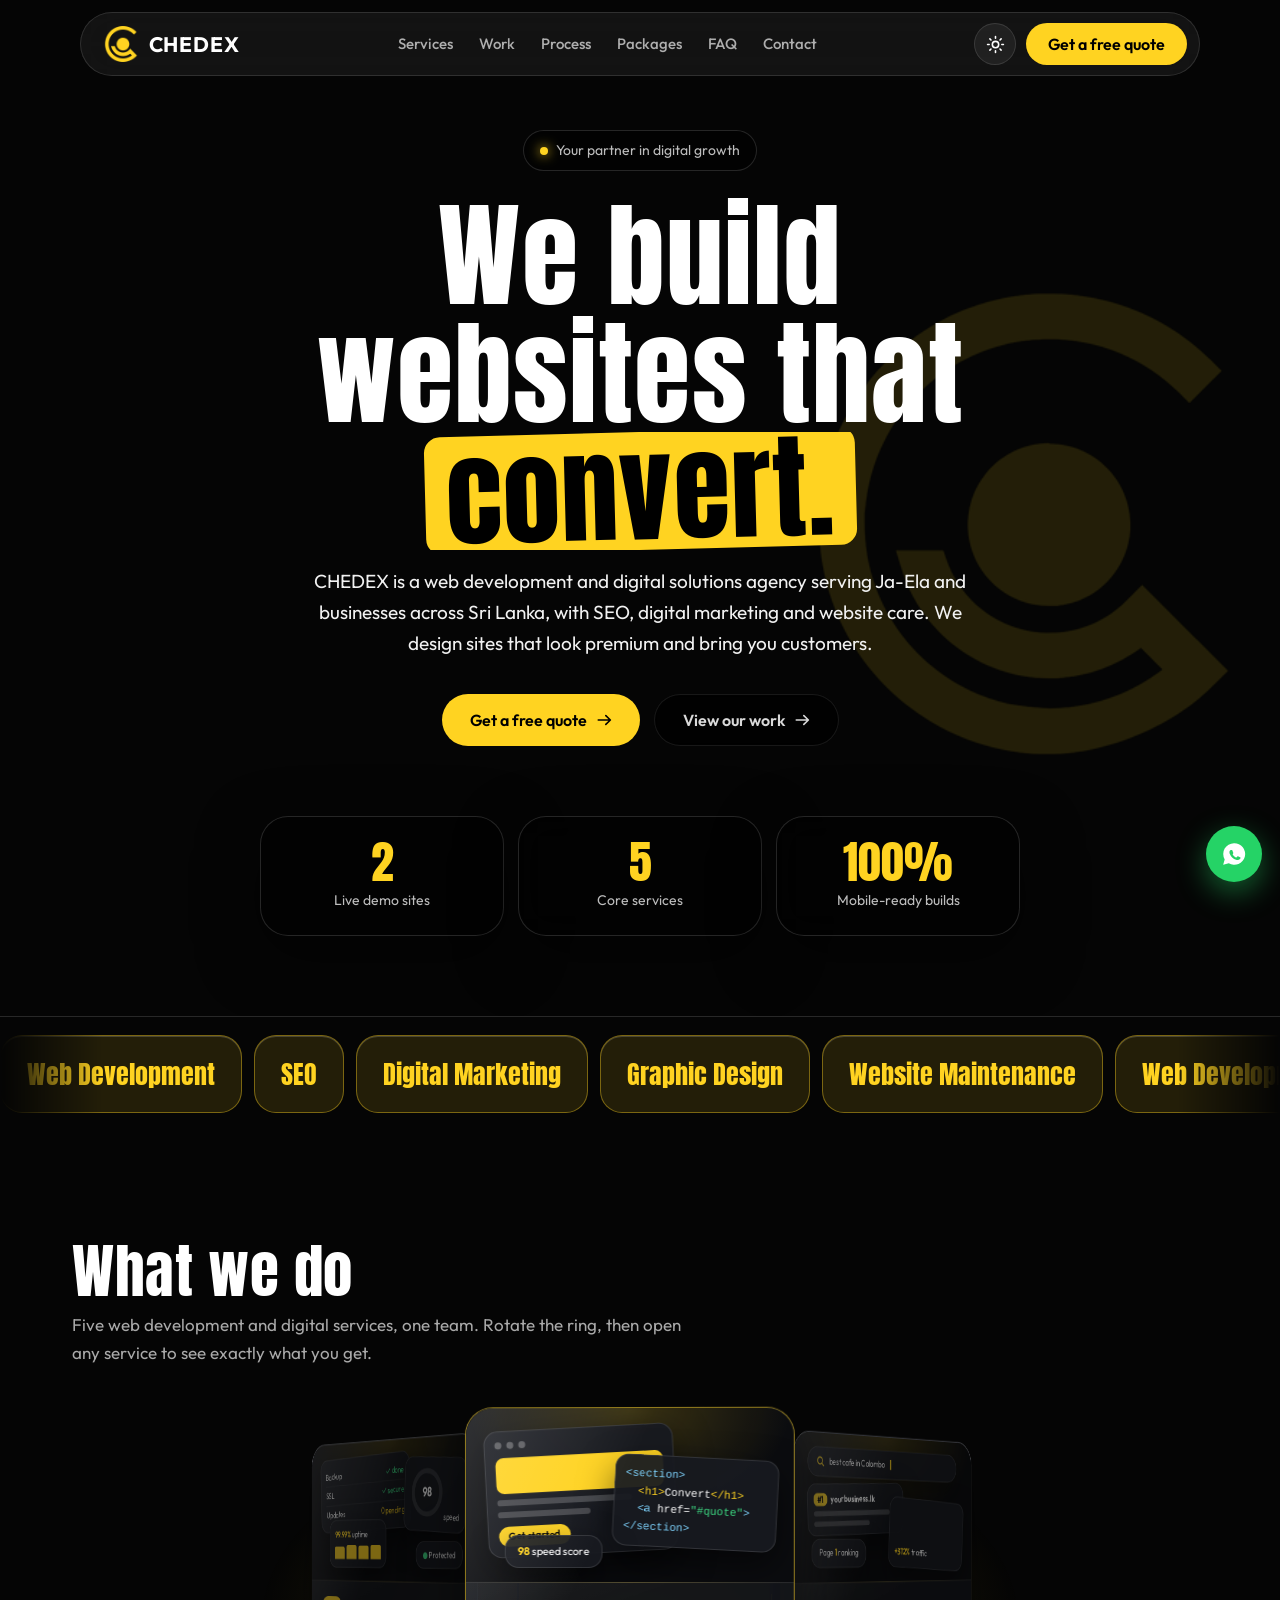
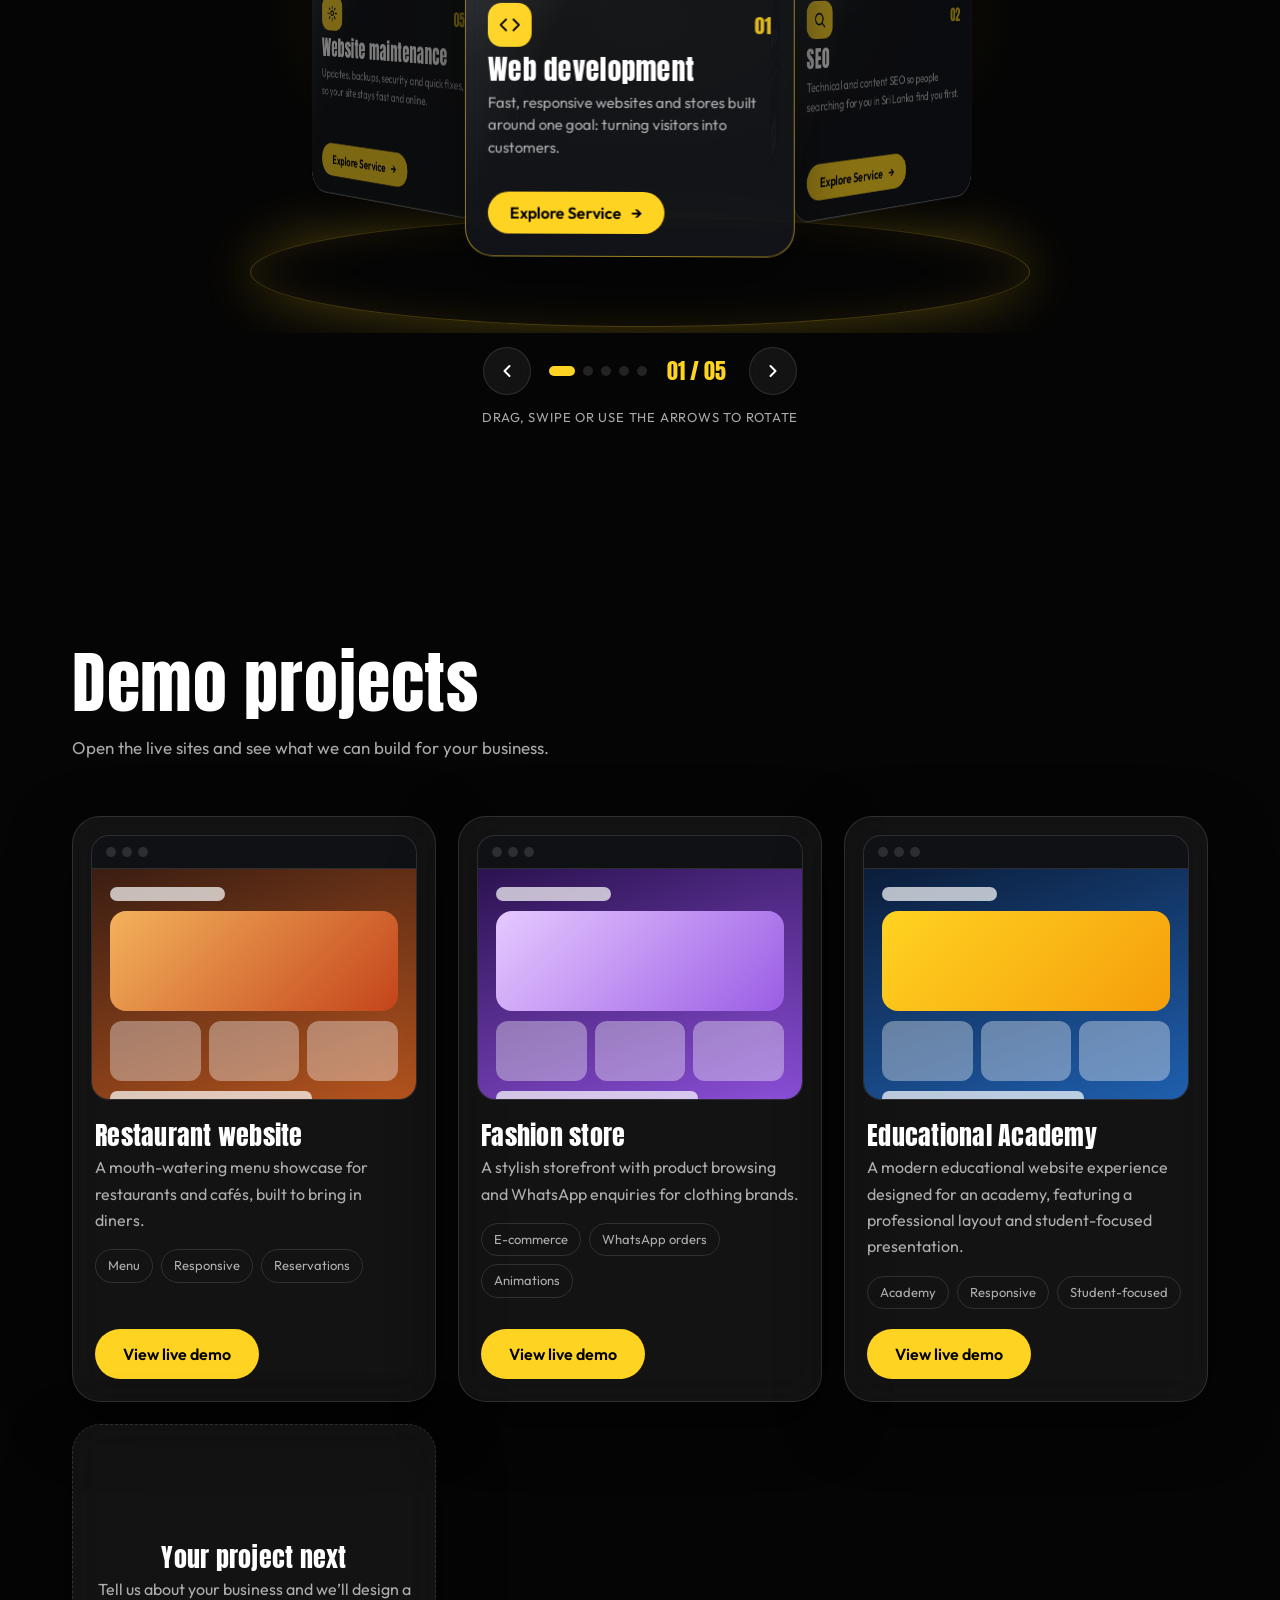
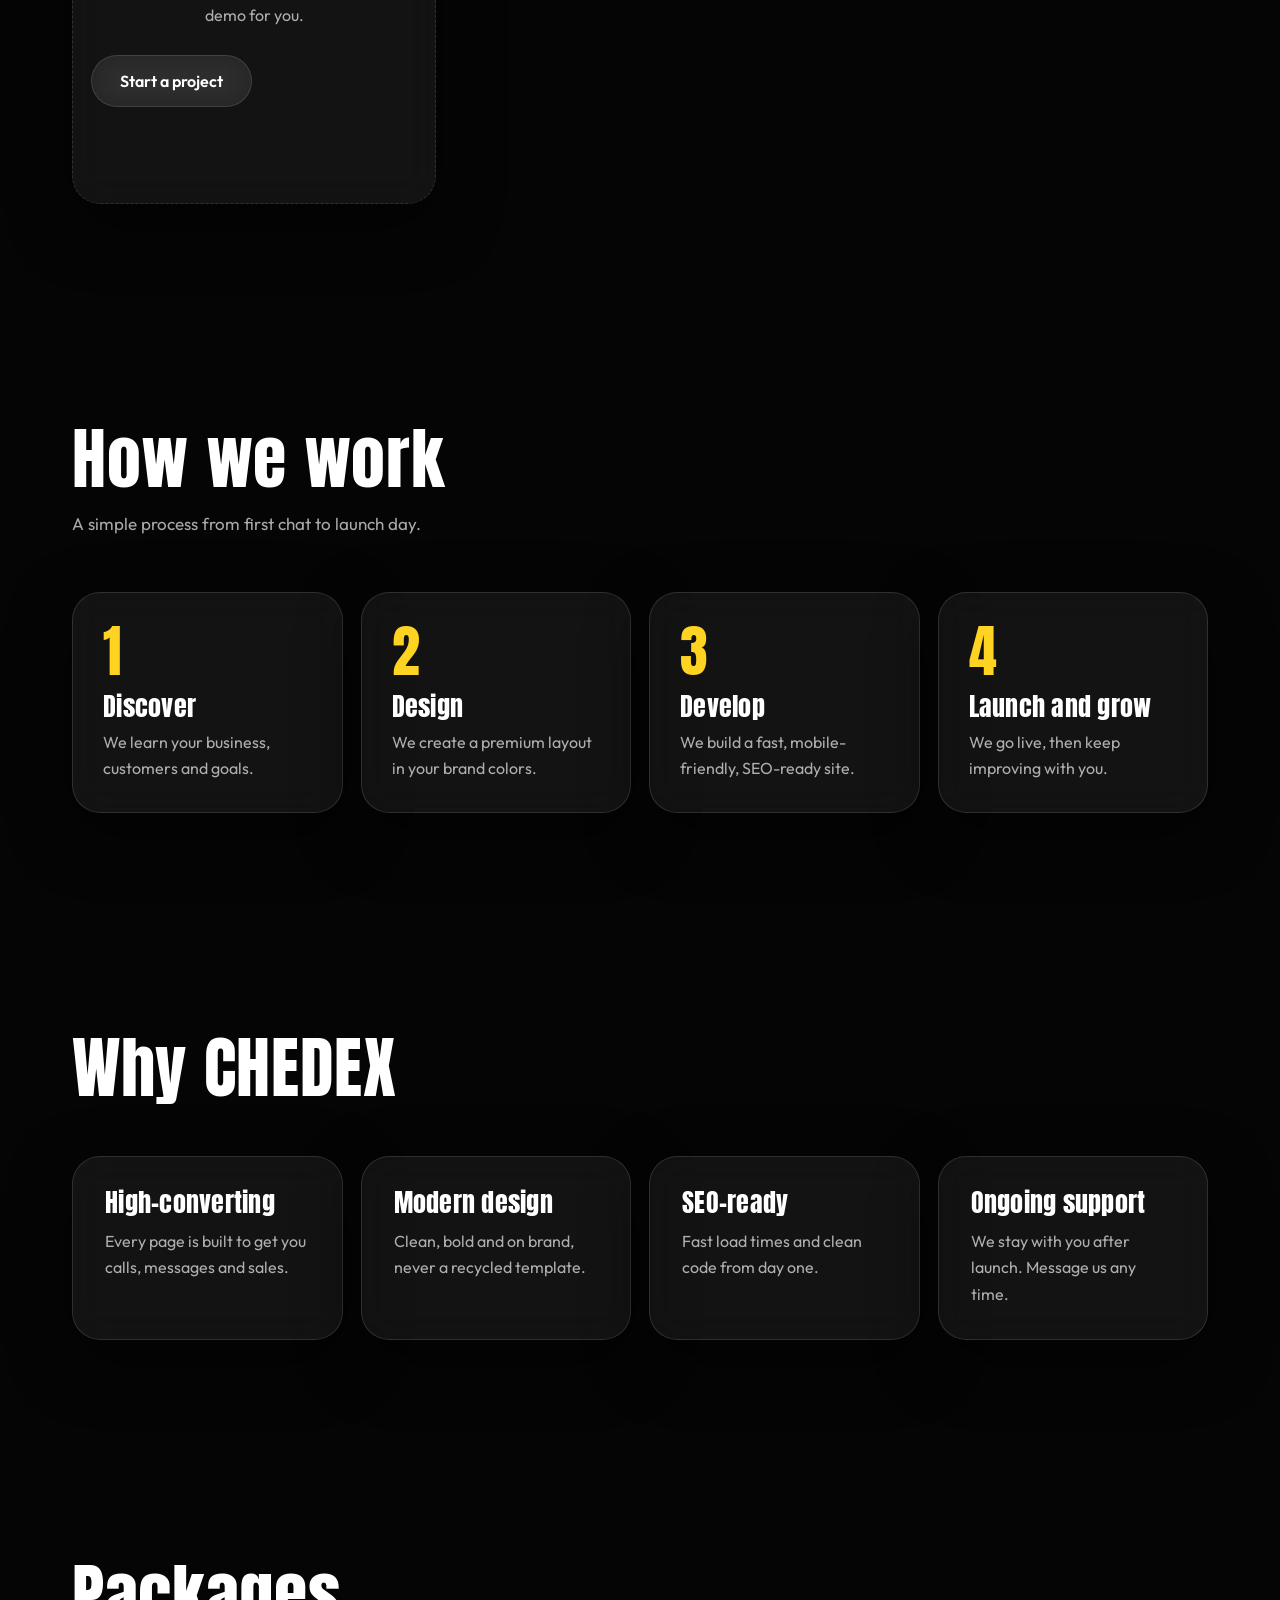
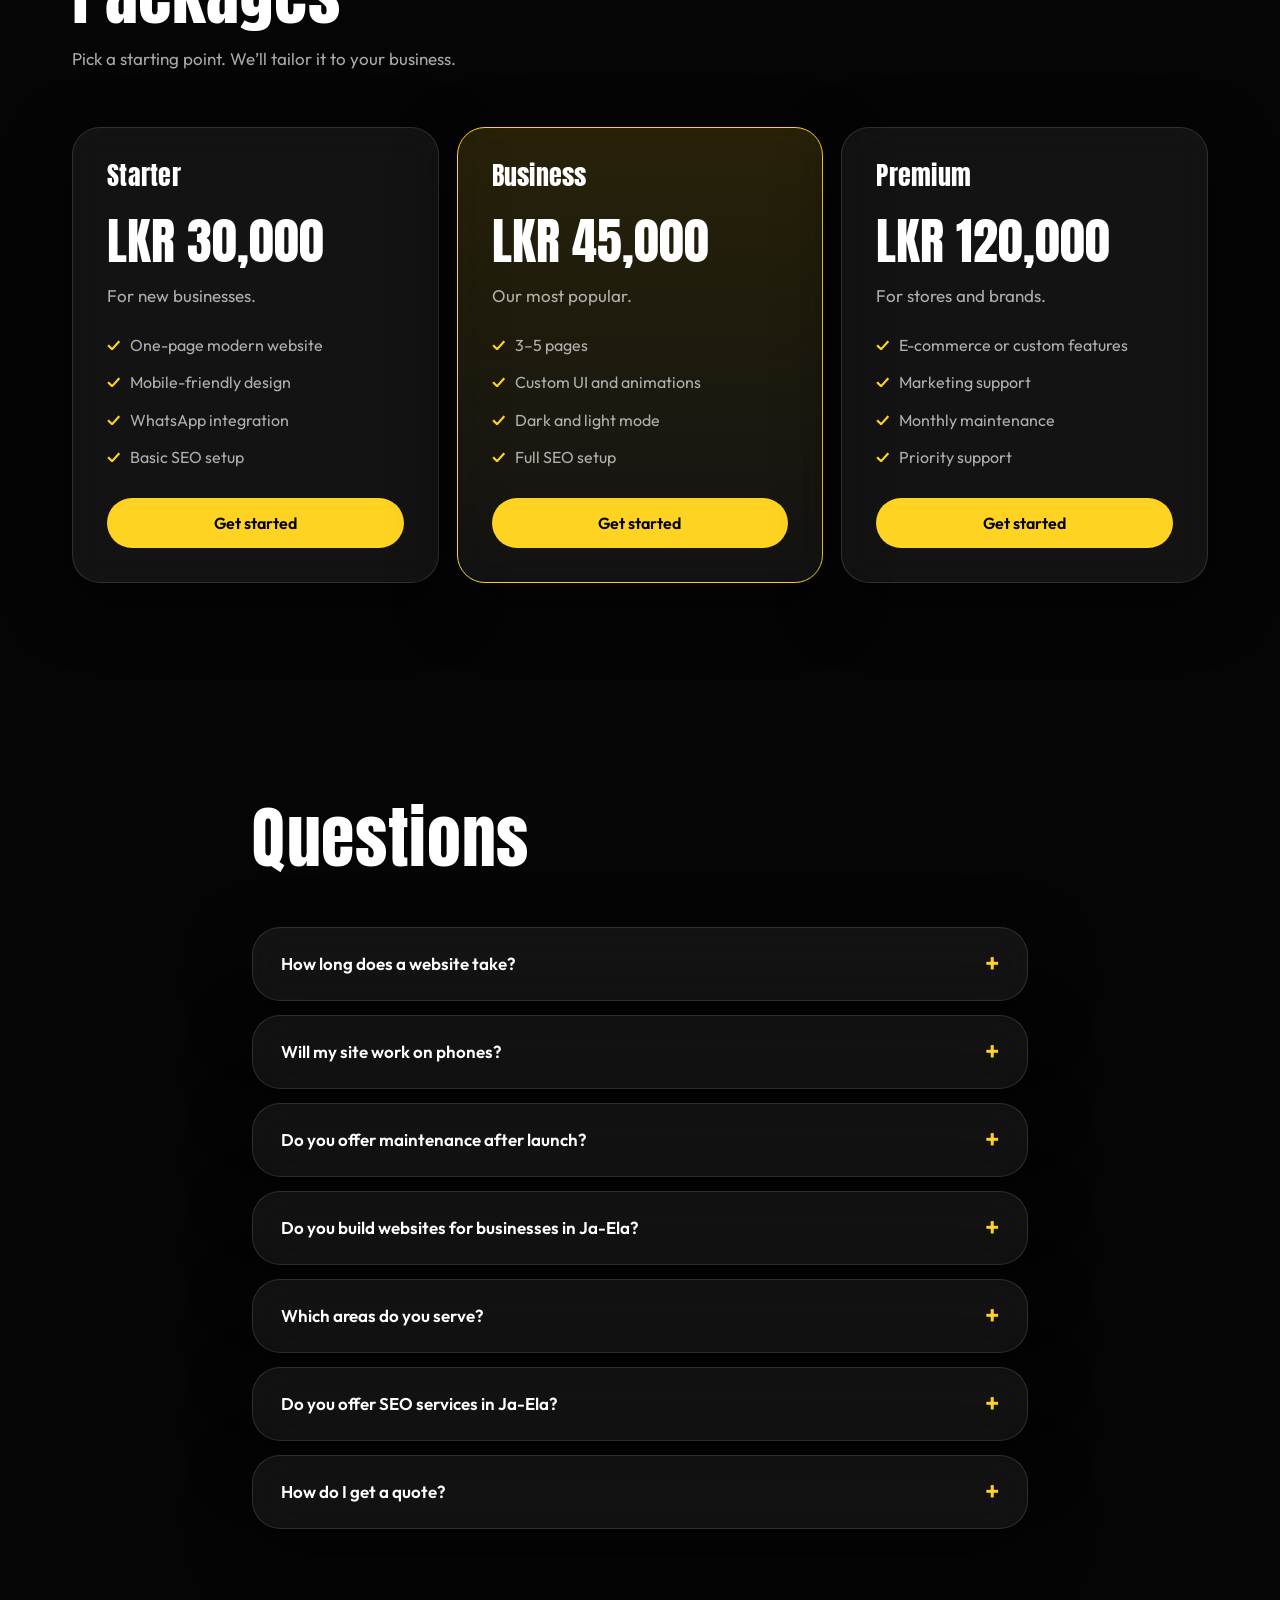
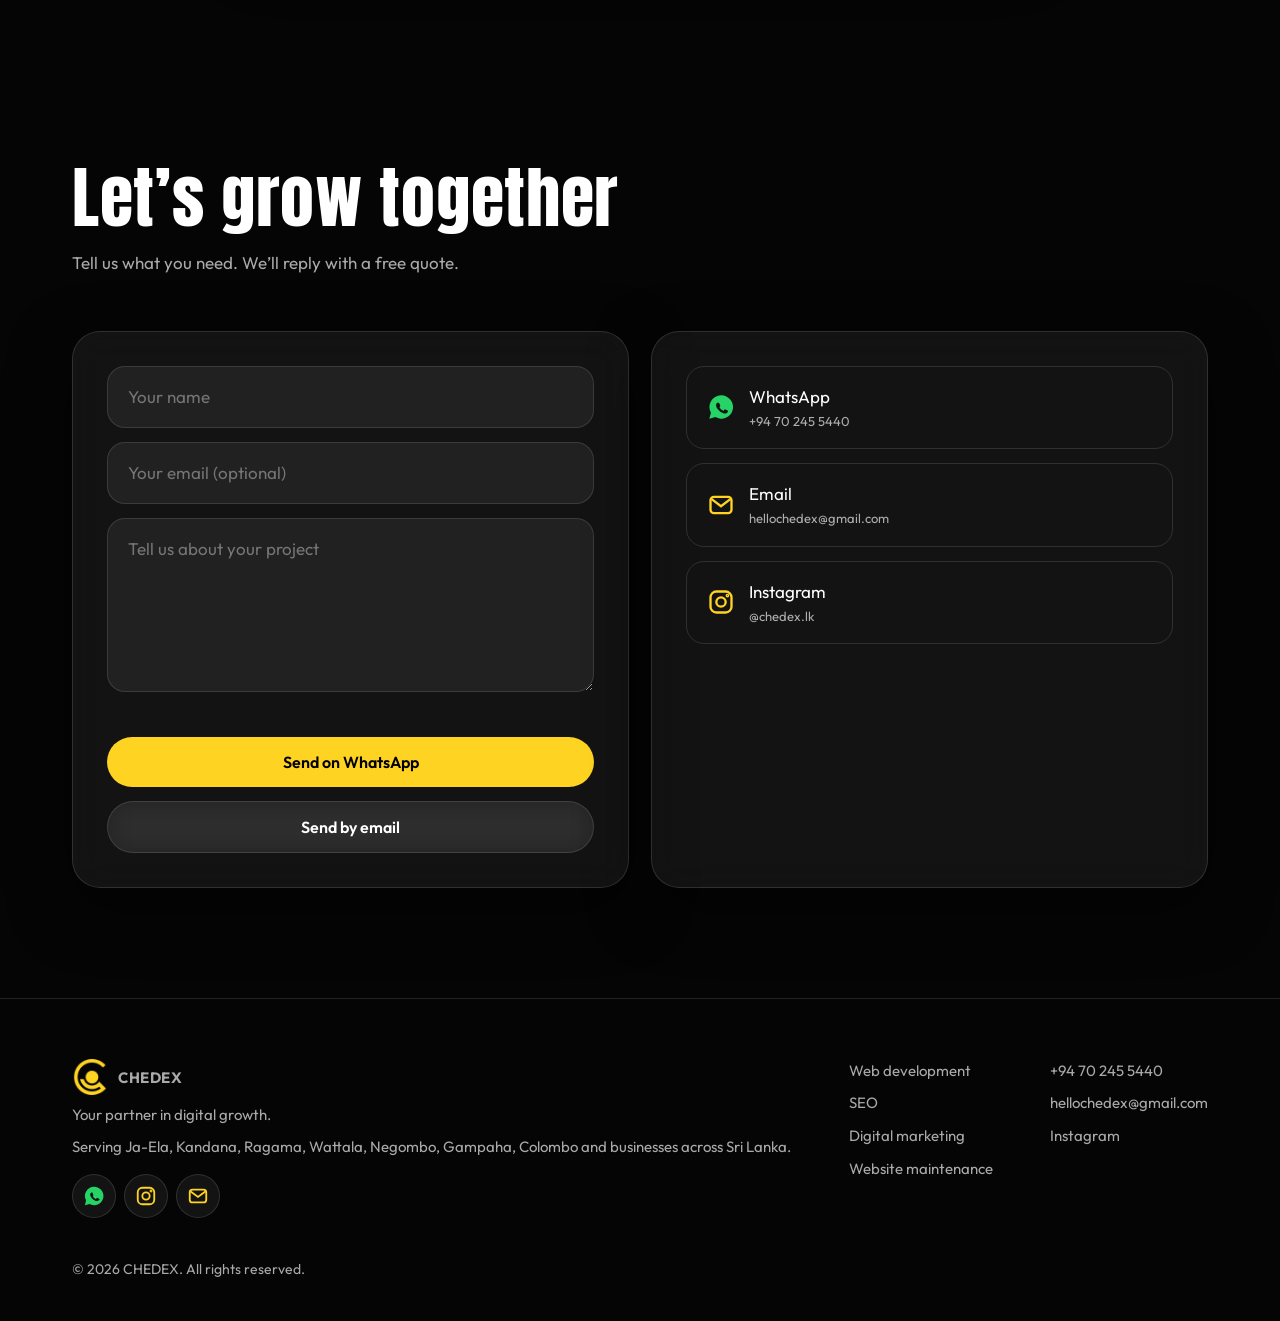
==== commit b0f581fc: "Rename index(2).html to index.html" ====
--- a/index.html
+++ b/index.html
@@ -100,7 +100,7 @@
     }
    ],
    "sameAs": [
-    "https://www.instagram.com/chedex.lk"
+    "https://www.instagram.com/thechedex/"
    ],
    "knowsAbout": [
     "Web development",
@@ -188,7 +188,7 @@
     "@id": "https://chedex.site/#organization"
    },
    "sameAs": [
-    "https://www.instagram.com/chedex.lk"
+    "https://www.instagram.com/thechedex/"
    ],
    "hasOfferCatalog": {
     "@type": "OfferCatalog",
@@ -516,6 +516,10 @@
 <script>
 (()=>{try{const saved=localStorage.getItem('chedex-theme');if(saved==='light'||saved==='dark')document.documentElement.dataset.theme=saved}catch(e){/* Storage may be unavailable; keep the default theme. */}})();
 </script>
+<script>try{if(!matchMedia('(prefers-reduced-motion:reduce)').matches)document.documentElement.classList.add('anim')}catch(e){}</script>
+<link rel="preconnect" href="https://d8j0ntlcm91z4.cloudfront.net" crossorigin>
+<link rel="preconnect" href="https://d2ol7oe51mr4n9.cloudfront.net" crossorigin>
+<link rel="preload" as="image" href="https://d2ol7oe51mr4n9.cloudfront.net/user_38xzZboKViGWJOttwIXH07lWA1P/82e7eb75-c65f-490a-99b5-f3d1cad54200.webp" fetchpriority="high">
 <link rel="preconnect" href="https://fonts.googleapis.com">
 <link rel="preconnect" href="https://fonts.gstatic.com" crossorigin>
 <link href="https://fonts.googleapis.com/css2?family=Anton&family=Outfit:wght@300;400;500;600;700&display=swap" rel="stylesheet">
@@ -694,6 +698,52 @@
 @media(max-width:860px){.sc-stage{margin-inline:calc(50% - 50vw);border-radius:0;--cw:clamp(240px,72vw,300px);--ch:460px}.sc-ring{perspective:1100px}.sc-floor{height:80px}.sv-vis{flex-basis:160px}}
 @media(max-width:380px){.sv-txt{padding:16px 16px 18px}.sv-txt p{font-size:14px}}
 @media(prefers-reduced-motion:reduce){*{animation:none!important;transition:none!important}.rv,.hero h1 b,.hero .sub,.cta{opacity:1;transform:none}}
+
+/* ===== Hero redesign: video stage + masked-line entrance (brand colors unchanged) ===== */
+:root{--e-reveal:cubic-bezier(.16,1,.3,1);--e-soft:cubic-bezier(.25,.8,.3,1)}
+.hero.vid{position:relative;isolation:isolate;text-align:center;
+ --tx:#fff;--mut:rgba(255,255,255,.74);--gl:rgba(0,0,0,.5);--bd:rgba(255,255,255,.14);--yt:#FFD321;--gc:rgba(18,20,26,.9);--gb:rgba(255,255,255,.18);color:#fff}
+.hero.vid .wrap{z-index:2}
+.hero.vid .sub{margin-inline:auto;color:#f1f1f1}
+.hero.vid .cta{justify-content:center}
+.hero.vid .stats{margin-inline:auto}
+.hero.vid .hero-mark{opacity:.12}
+.bg{position:absolute;inset:0;z-index:0;overflow:hidden;background:radial-gradient(60% 55% at 50% 45%,rgba(255,211,33,.16),transparent 70%),#050505;filter:hue-rotate(140deg) saturate(1.1)}
+.bg::after{content:"";position:absolute;inset:0;z-index:3;pointer-events:none;background:radial-gradient(62% 56% at 50% 50%,rgba(5,5,5,.5),transparent 78%),linear-gradient(180deg,rgba(5,5,5,.4),transparent 28%,rgba(5,5,5,.5))}
+.bg-video{position:absolute;inset:0;width:100%;height:100%;object-fit:cover;object-position:51% 8%;display:block;background:#050505;pointer-events:none;opacity:0;z-index:0;transition:opacity .9s linear}
+.bg-video.is-under{opacity:1;z-index:1;transition:none}
+.bg-video.is-active{opacity:1;z-index:2}
+.hero.vid .btn.ghost{background:rgba(0,0,0,.78);color:#d9d9d9;border:1px solid rgba(255,255,255,.09);backdrop-filter:blur(2px);-webkit-backdrop-filter:blur(2px);transition:background .18s ease,border-color .18s ease,transform .3s,box-shadow .3s}
+.hero.vid .btn.ghost:hover{background:rgba(0,0,0,.66);border-color:rgba(255,255,255,.16)}
+.cta .btn .arw{width:15px;height:12px;flex:0 0 auto;display:block;transition:transform .25s var(--e-soft)}
+.cta .btn:hover .arw{transform:translateX(3px)}
+@keyframes lineRise{from{transform:translateY(105%)}to{transform:translateY(0)}}
+@keyframes subIn{from{opacity:0;transform:translateY(14px);filter:blur(4px)}to{opacity:1;transform:none;filter:blur(0)}}
+@keyframes subInFlat{from{opacity:0;transform:translateY(12px)}to{opacity:1;transform:none}}
+@keyframes pillIn{from{opacity:0;transform:translateY(8px) scale(.972)}to{opacity:1;transform:none}}
+@keyframes liftIn{from{opacity:0;transform:translateY(9px)}to{opacity:1;transform:none}}
+html.anim .hero:not(.short) h1 b{transform:translateY(105%)}
+html.anim .logo,html.anim nav .links a,html.anim nav .right>*,html.anim .hero:not(.short) .pill,html.anim .hero:not(.short) .sub,html.anim .hero:not(.short) .cta .btn,html.anim .hero:not(.short) .stat{opacity:0}
+html.anim.go .hero:not(.short) h1 b{animation:lineRise 1.05s var(--e-reveal) both}
+html.anim.go .hero:not(.short) h1 span:nth-child(1) b{animation-delay:.12s}
+html.anim.go .hero:not(.short) h1 span:nth-child(2) b{animation-delay:.22s}
+html.anim.go .hero:not(.short) h1 span:nth-child(3) b{animation-delay:.32s}
+html.anim.go .logo{animation:liftIn .62s var(--e-soft) .3s both}
+html.anim.go nav .links a{animation:liftIn .55s var(--e-soft) both}
+html.anim.go nav .links a:nth-child(1){animation-delay:.38s}html.anim.go nav .links a:nth-child(2){animation-delay:.425s}html.anim.go nav .links a:nth-child(3){animation-delay:.47s}html.anim.go nav .links a:nth-child(4){animation-delay:.515s}html.anim.go nav .links a:nth-child(5){animation-delay:.56s}html.anim.go nav .links a:nth-child(6){animation-delay:.605s}
+html.anim.go nav .right>*{animation:pillIn .55s var(--e-soft) .6s both}
+html.anim.go .hero:not(.short) .pill{animation:liftIn .6s var(--e-soft) .05s both}
+html.anim.go .hero:not(.short) .sub{animation:subIn .85s var(--e-reveal) .58s both}
+html.anim.go .hero:not(.short) .cta .btn:nth-child(1){animation:pillIn .7s var(--e-reveal) .9s both}
+html.anim.go .hero:not(.short) .cta .btn:nth-child(2){animation:pillIn .7s var(--e-reveal) .97s both}
+html.anim.go .hero:not(.short) .stat{animation:pillIn .7s var(--e-reveal) 1.05s both}
+html.anim.go .hero:not(.short) .stat:nth-child(2){animation-delay:1.12s}
+html.anim.go .hero:not(.short) .stat:nth-child(3){animation-delay:1.19s}
+@media(max-width:552px){html.anim.go .hero:not(.short) .sub{animation-name:subInFlat}}
+@media(prefers-reduced-motion:reduce){html.anim .hero:not(.short) h1 b{transform:none}html.anim .logo,html.anim nav .links a,html.anim nav .right>*,html.anim .hero:not(.short) .pill,html.anim .hero:not(.short) .sub,html.anim .hero:not(.short) .cta .btn,html.anim .hero:not(.short) .stat{opacity:1}}
+/* mobile: solid cards (no see-through ghosting) */
+@media(max-width:860px){.sc-in{background:linear-gradient(160deg,rgba(255,255,255,.08),transparent 45%),#12141A}
+:root[data-theme=light] .sc-in{background:linear-gradient(160deg,rgba(255,255,255,.08),transparent 45%),#fff}}
 </style>
 </head>
 <body>
@@ -715,12 +765,12 @@
 </nav>
 
 <main id="home" data-page="home" tabindex="-1">
-<header class="hero"><div class="wrap">
+<header class="hero vid"><div class="bg" aria-hidden="true"><video class="bg-video is-active" id="bgVideoA" autoplay muted loop playsinline preload="auto" disablepictureinpicture aria-hidden="true" tabindex="-1" poster="https://d2ol7oe51mr4n9.cloudfront.net/user_38xzZboKViGWJOttwIXH07lWA1P/82e7eb75-c65f-490a-99b5-f3d1cad54200.webp"><source src="https://d8j0ntlcm91z4.cloudfront.net/user_38xzZboKViGWJOttwIXH07lWA1P/hf_20260912_104036_bd6924f6-3c8e-417e-8465-6d03c8c2e9e6.mp4" type="video/mp4"></video><video class="bg-video" id="bgVideoB" muted loop playsinline preload="auto" disablepictureinpicture aria-hidden="true" tabindex="-1" poster="https://d2ol7oe51mr4n9.cloudfront.net/user_38xzZboKViGWJOttwIXH07lWA1P/82e7eb75-c65f-490a-99b5-f3d1cad54200.webp"><source src="https://d8j0ntlcm91z4.cloudfront.net/user_38xzZboKViGWJOttwIXH07lWA1P/hf_20260912_104036_bd6924f6-3c8e-417e-8465-6d03c8c2e9e6.mp4" type="video/mp4"></video></div><div class="wrap">
 <span class="mk hero-mark" aria-hidden="true"></span>
 <div class="pill"><i></i>Your partner in digital growth</div>
 <h1><span><b>We build</b></span><span><b>websites that</b></span><span><b><i class="hl" style="font-style:normal">convert.</i></b></span></h1>
 <p class="sub">CHEDEX is a web development and digital solutions agency serving Ja-Ela and businesses across Sri Lanka, with SEO, digital marketing and website care. We design sites that look premium and bring you customers.</p>
-<div class="cta"><a class="btn" href="https://wa.me/94702455440?text=Hi%20CHEDEX%2C%20I%27d%20like%20a%20free%20quote" target="_blank" rel="noopener">Get a free quote</a><a class="btn ghost" href="#work">View our work</a></div>
+<div class="cta"><a class="btn" href="https://wa.me/94702455440?text=Hi%20CHEDEX%2C%20I%27d%20like%20a%20free%20quote" target="_blank" rel="noopener">Get a free quote <svg class="arw" viewBox="0 0 12 10" fill="none" aria-hidden="true"><path d="M0.8 5h10M7.1 1.4 10.9 5l-3.8 3.6" stroke="currentColor" stroke-width="1.35" stroke-linecap="round" stroke-linejoin="round"/></svg></a><a class="btn ghost" href="#work">View our work <svg class="arw" viewBox="0 0 12 10" fill="none" aria-hidden="true"><path d="M0.8 5h10M7.1 1.4 10.9 5l-3.8 3.6" stroke="currentColor" stroke-width="1.35" stroke-linecap="round" stroke-linejoin="round"/></svg></a></div>
 <div class="stats"><div class="glass stat"><strong data-n="2">0</strong><span>Live demo sites</span></div><div class="glass stat"><strong data-n="5">0</strong><span>Core services</span></div><div class="glass stat"><strong data-n="100" data-s="%">0</strong><span>Mobile-ready builds</span></div></div>
 </div></header>
 
@@ -790,7 +840,7 @@
 <div class="head rv"><h2 id="pricing-title">Packages</h2><p class="sub">Pick a starting point. We’ll tailor it to your business.</p></div>
 <div class="g4" style="grid-template-columns:repeat(auto-fit,minmax(270px,1fr))">
 <div class="glass price rv"><h3>Starter</h3><div class="amt">LKR 30,000</div><p class="sub" style="margin:0">For new businesses.</p><ul><li>One-page modern website</li><li>Mobile-friendly design</li><li>WhatsApp integration</li><li>Basic SEO setup</li></ul><a class="btn" href="https://wa.me/94702455440?text=Hi%20CHEDEX%2C%20I%27m%20interested%20in%20the%20Starter%20package" target="_blank" rel="noopener">Get started</a></div>
-<div class="glass price pop rv"><h3>Business</h3><div class="amt">LKR 45,000</div><p class="sub" style="margin:0">Our most popular.</p><ul><li>Up to 8 pages</li><li>Custom UI and animations</li><li>Dark and light mode</li><li>Full SEO setup</li></ul><a class="btn" href="https://wa.me/94702455440?text=Hi%20CHEDEX%2C%20I%27m%20interested%20in%20the%20Business%20package" target="_blank" rel="noopener">Get started</a></div>
+<div class="glass price pop rv"><h3>Business</h3><div class="amt">LKR 45,000</div><p class="sub" style="margin:0">Our most popular.</p><ul><li>3–5 pages</li><li>Custom UI and animations</li><li>Dark and light mode</li><li>Full SEO setup</li></ul><a class="btn" href="https://wa.me/94702455440?text=Hi%20CHEDEX%2C%20I%27m%20interested%20in%20the%20Business%20package" target="_blank" rel="noopener">Get started</a></div>
 <div class="glass price rv"><h3>Premium</h3><div class="amt">LKR 120,000</div><p class="sub" style="margin:0">For stores and brands.</p><ul><li>E-commerce or custom features</li><li>Marketing support</li><li>Monthly maintenance</li><li>Priority support</li></ul><a class="btn" href="https://wa.me/94702455440?text=Hi%20CHEDEX%2C%20I%27m%20interested%20in%20the%20Premium%20package" target="_blank" rel="noopener">Get started</a></div>
 </div></div></section>
 
@@ -813,15 +863,15 @@
 <div class="glass chan rv">
 <a href="https://wa.me/94702455440" target="_blank" rel="noopener"><svg width="28" height="28" style="color:#25D366"><use href="#wa"/></svg><span>WhatsApp<small>+94 70 245 5440</small></span></a>
 <a href="mailto:hellochedex@gmail.com"><svg width="28" height="28" viewBox="0 0 24 24" fill="none" stroke="var(--y)" stroke-width="2"><rect x="3" y="5" width="18" height="14" rx="3"/><path d="m4 7 8 6 8-6"/></svg><span>Email<small>hellochedex@gmail.com</small></span></a>
-<a href="https://www.instagram.com/chedex.lk" target="_blank" rel="noopener"><svg width="28" height="28" viewBox="0 0 24 24" fill="none" stroke="var(--y)" stroke-width="2"><rect x="3" y="3" width="18" height="18" rx="5"/><circle cx="12" cy="12" r="4"/><circle cx="17.5" cy="6.5" r=".6"/></svg><span>Instagram<small>@chedex.lk</small></span></a>
+<a href="https://www.instagram.com/thechedex/" target="_blank" rel="noopener"><svg width="28" height="28" viewBox="0 0 24 24" fill="none" stroke="var(--y)" stroke-width="2"><rect x="3" y="3" width="18" height="18" rx="5"/><circle cx="12" cy="12" r="4"/><circle cx="17.5" cy="6.5" r=".6"/></svg><span>Instagram<small>@chedex.lk</small></span></a>
 </div></div></div></section>
 </main>
 <main id="svc" data-page="svc" tabindex="-1" hidden></main>
 
 <footer><div class="wrap"><div class="fgrid">
-<div><a class="logo" href="#home"><span class="mk"></span>CHEDEX</a><p>Your partner in digital growth.</p><p>Serving Ja-Ela, Kandana, Ragama, Wattala, Negombo, Gampaha, Colombo and businesses across Sri Lanka.</p><div class="soc"><a class="w" href="https://wa.me/94702455440" target="_blank" rel="noopener" aria-label="WhatsApp"><svg viewBox="0 0 24 24"><use href="#wa"/></svg></a><a href="https://www.instagram.com/chedex.lk" target="_blank" rel="noopener" aria-label="Instagram"><svg viewBox="0 0 24 24" fill="none" stroke="currentColor" stroke-width="2"><rect x="3" y="3" width="18" height="18" rx="5"/><circle cx="12" cy="12" r="4"/><circle cx="17.5" cy="6.5" r=".6"/></svg></a><a href="mailto:hellochedex@gmail.com" aria-label="Email"><svg viewBox="0 0 24 24" fill="none" stroke="currentColor" stroke-width="2"><rect x="3" y="5" width="18" height="14" rx="3"/><path d="m4 7 8 6 8-6"/></svg></a></div></div>
+<div><a class="logo" href="#home"><span class="mk"></span>CHEDEX</a><p>Your partner in digital growth.</p><p>Serving Ja-Ela, Kandana, Ragama, Wattala, Negombo, Gampaha, Colombo and businesses across Sri Lanka.</p><div class="soc"><a class="w" href="https://wa.me/94702455440" target="_blank" rel="noopener" aria-label="WhatsApp"><svg viewBox="0 0 24 24"><use href="#wa"/></svg></a><a href="https://www.instagram.com/thechedex/" target="_blank" rel="noopener" aria-label="Instagram"><svg viewBox="0 0 24 24" fill="none" stroke="currentColor" stroke-width="2"><rect x="3" y="3" width="18" height="18" rx="5"/><circle cx="12" cy="12" r="4"/><circle cx="17.5" cy="6.5" r=".6"/></svg></a><a href="mailto:hellochedex@gmail.com" aria-label="Email"><svg viewBox="0 0 24 24" fill="none" stroke="currentColor" stroke-width="2"><rect x="3" y="5" width="18" height="14" rx="3"/><path d="m4 7 8 6 8-6"/></svg></a></div></div>
 <div><a href="#web-development">Web development</a><a href="#seo">SEO</a><a href="#digital-marketing">Digital marketing</a><a href="#website-maintenance">Website maintenance</a></div>
-<div><a href="https://wa.me/94702455440">+94 70 245 5440</a><a href="mailto:hellochedex@gmail.com">hellochedex@gmail.com</a><a href="https://www.instagram.com/chedex.lk">Instagram</a></div>
+<div><a href="https://wa.me/94702455440">+94 70 245 5440</a><a href="mailto:hellochedex@gmail.com">hellochedex@gmail.com</a><a href="https://www.instagram.com/thechedex/">Instagram</a></div>
 </div><p class="copy">© 2026 CHEDEX. All rights reserved.</p></div></footer>
 
 <button class="fab" id="top" aria-label="Back to top"><svg viewBox="0 0 24 24" fill="none" stroke="currentColor" stroke-width="2.4" stroke-linecap="round"><path d="M12 19V5M5 12l7-7 7 7"/></svg></button>
@@ -881,7 +931,7 @@
 $('#skip').onclick=e=>{e.preventDefault();const m=document.querySelector('[data-page]:not([hidden])');m.focus();m.scrollIntoView()};
 (()=>{const st=$('#sc-stage'),ring=$('#sc-ring'),cards=[...ring.children],n=cards.length,STEP=360/n,num=$('#sv-n'),dots=[...document.querySelectorAll('.sc-dot')],links=cards.map(c=>c.querySelector('a')),rm=matchMedia('(prefers-reduced-motion:reduce)');
 let R=300,a=0,shown=null,snap=null,drag=false,hover=false,vis=true,resume=0,last=0,moved=0,lx=0,lt=0,v=0,act=-1,raf=0;
-const pause=()=>{resume=performance.now()+3500},base=()=>Math.round((snap!==null?snap:a)/STEP)*STEP;
+const mq=matchMedia('(max-width:860px)');let nextAuto=performance.now()+3500;const pause=()=>{resume=performance.now()+3500;nextAuto=performance.now()+4500},base=()=>Math.round((snap!==null?snap:a)/STEP)*STEP;
 function setSnap(t){pause();if(rm.matches){a=t;snap=null;render()}else{snap=t;run()}}
 const step=d=>setSnap(base()-d*STEP);
 function goIdx(i){let d=((i-(-Math.round(base()/STEP)))%n+n)%n;if(d>n/2)d-=n;setSnap(base()-d*STEP)}
@@ -892,7 +942,7 @@
 c.style.setProperty('--f',Math.max(0,cs).toFixed(3));c.style.setProperty('--z',Math.round((cs+1)*50));if(cs>bf){bf=cs;best=i}});
 if(best!==act){act=best;cards.forEach((c,i)=>{c.classList.toggle('on',i===best);links[i].tabIndex=i===best?0:-1;if(i===best)c.removeAttribute('aria-hidden');else c.setAttribute('aria-hidden','true')});dots.forEach((d,i)=>d.classList.toggle('on',i===best));num.textContent='0'+(best+1)+' / 0'+n}}
 function tick(t){raf=0;const dt=Math.min(.05,(t-last)/1000||0);last=t;
-if(!drag){if(snap!==null){a+=(snap-a)*Math.min(1,dt*9);if(Math.abs(snap-a)<.05){a=snap;snap=null}}else if(!rm.matches&&t>resume&&!hover)a-=7*dt}
+if(!drag){if(snap!==null){a+=(snap-a)*Math.min(1,dt*9);if(Math.abs(snap-a)<.05){a=snap;snap=null}}else if(!rm.matches&&t>resume&&!hover){if(mq.matches){if(t>nextAuto){snap=base()-STEP;pause()}}else a-=7*dt}}
 render();if(vis&&!document.hidden&&(!rm.matches||snap!==null))raf=requestAnimationFrame(tick)}
 function run(){if(!raf&&vis&&!document.hidden&&(!rm.matches||snap!==null)){last=performance.now();raf=requestAnimationFrame(tick)}}
 st.addEventListener('pointerdown',e=>{if(e.pointerType==='mouse'&&e.button!==0)return;drag=true;moved=0;lx=e.clientX;lt=e.timeStamp;v=0;snap=null;st.classList.add('drag');pause()});
@@ -911,5 +961,23 @@
 addEventListener('resize',calcR);calcR();run()})();
 addEventListener('hashchange',route);route();
 </script>
+<script>
+(()=>{const root=document.documentElement;let started=false;
+const start=()=>{if(started)return;started=true;(document.fonts&&document.fonts.ready?document.fonts.ready:Promise.resolve()).then(()=>requestAnimationFrame(()=>{root.classList.add('go');setTimeout(()=>root.classList.remove('anim','go'),2600)}))};
+if(!root.classList.contains('anim'))return;
+if(document.body.classList.contains('ready'))start();
+else{new MutationObserver((m,o)=>{if(document.body.classList.contains('ready')){o.disconnect();setTimeout(start,250)}}).observe(document.body,{attributes:true,attributeFilter:['class']});setTimeout(start,5500)}})();
+</script>
+<script>
+(()=>{const A=document.getElementById('bgVideoA'),B=document.getElementById('bgVideoB'),hero=document.querySelector('.hero.vid');if(!A||!B||!hero)return;
+const still=matchMedia('(prefers-reduced-motion:reduce)').matches||(navigator.connection&&navigator.connection.saveData);
+if(still){A.removeAttribute('autoplay');A.pause();B.remove();return}
+let cur=A,nxt=B,fading=false,inView=true;const FADE=900,LEAD=1.0,ply=v=>{const p=v.play();if(p&&p.catch)p.catch(()=>{})};
+function swap(){fading=true;nxt.currentTime=0;ply(nxt);cur.classList.remove('is-active');cur.classList.add('is-under');nxt.classList.add('is-active');const old=cur;cur=nxt;nxt=old;
+setTimeout(()=>{old.classList.remove('is-under');old.pause();old.currentTime=0;fading=false},FADE+120)}
+(function tick(){if(inView&&!document.hidden&&!fading&&cur.duration&&cur.currentTime>cur.duration-LEAD)swap();requestAnimationFrame(tick)})();
+new IntersectionObserver(([e])=>{inView=e.isIntersecting;if(inView)ply(cur);else cur.pause()}).observe(hero);
+document.addEventListener('visibilitychange',()=>{if(!document.hidden&&inView)ply(cur)})})();
+</script>
 </body>
 </html>
